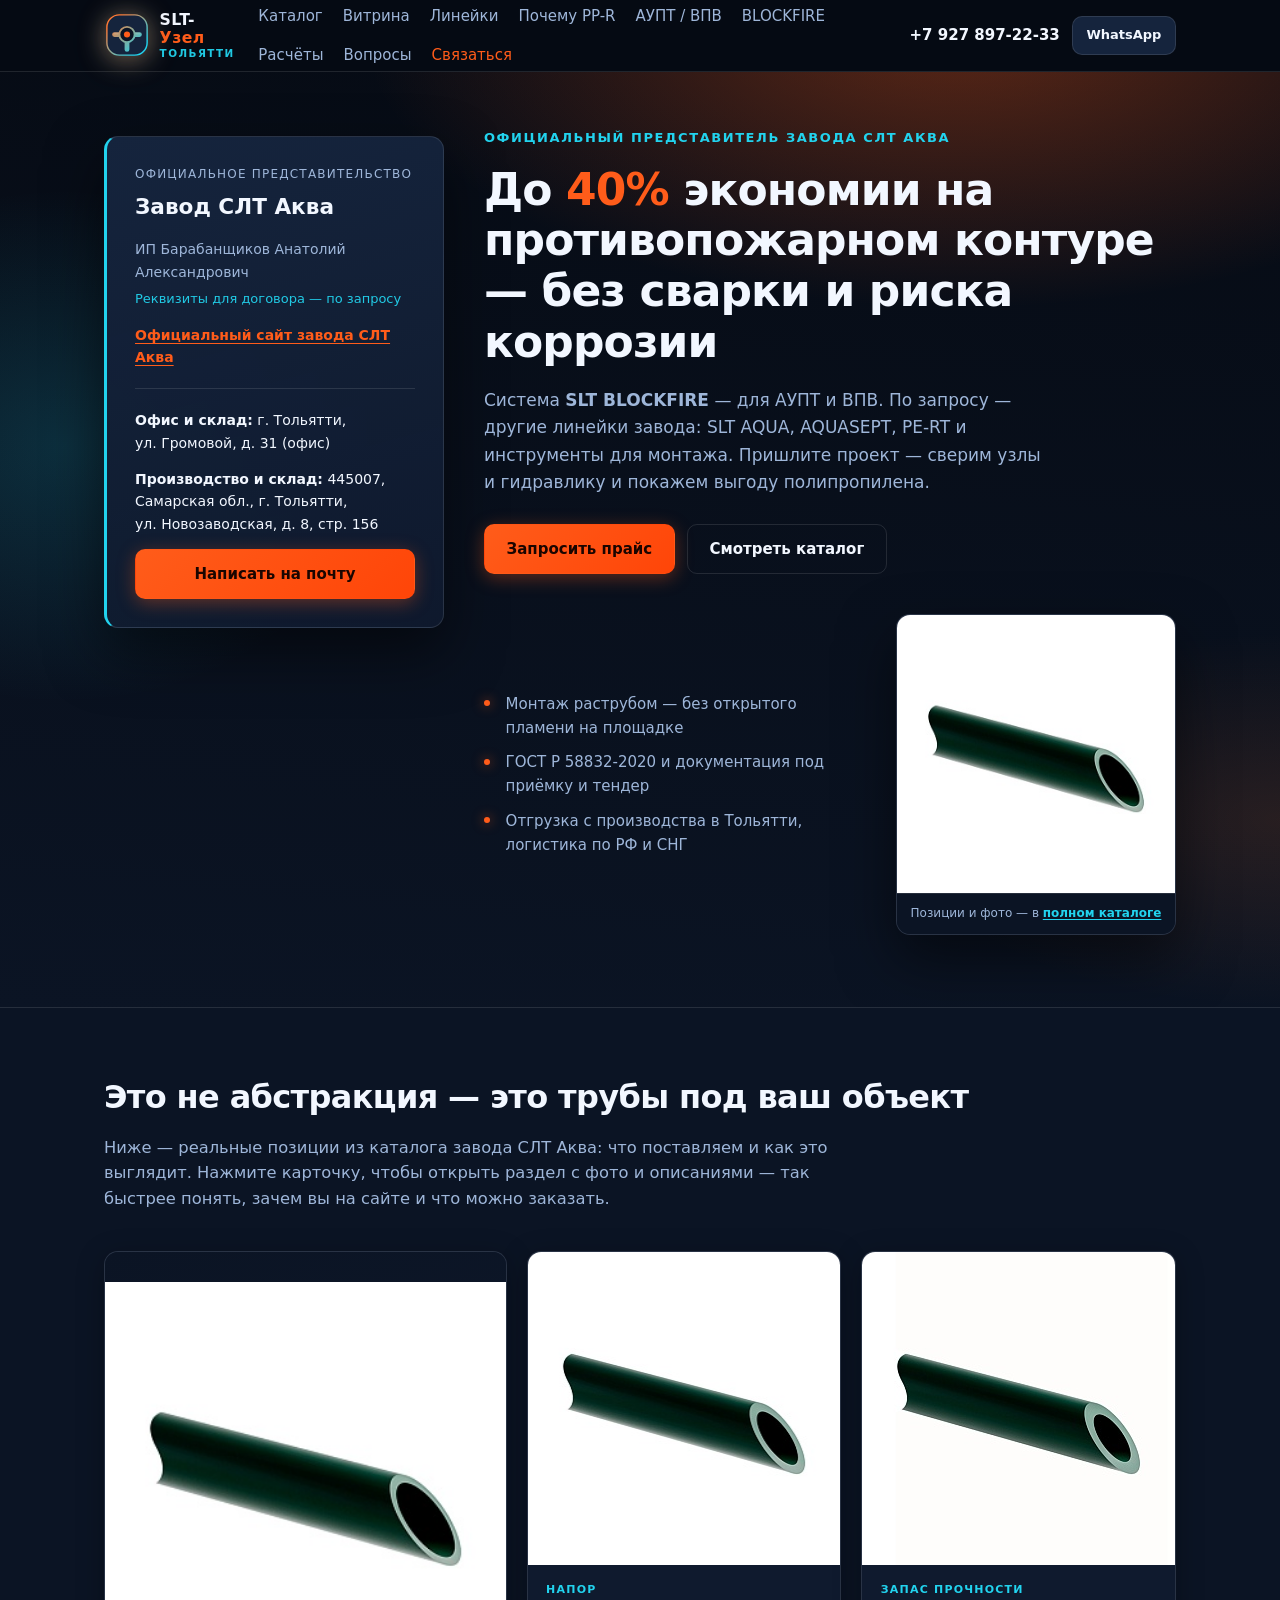
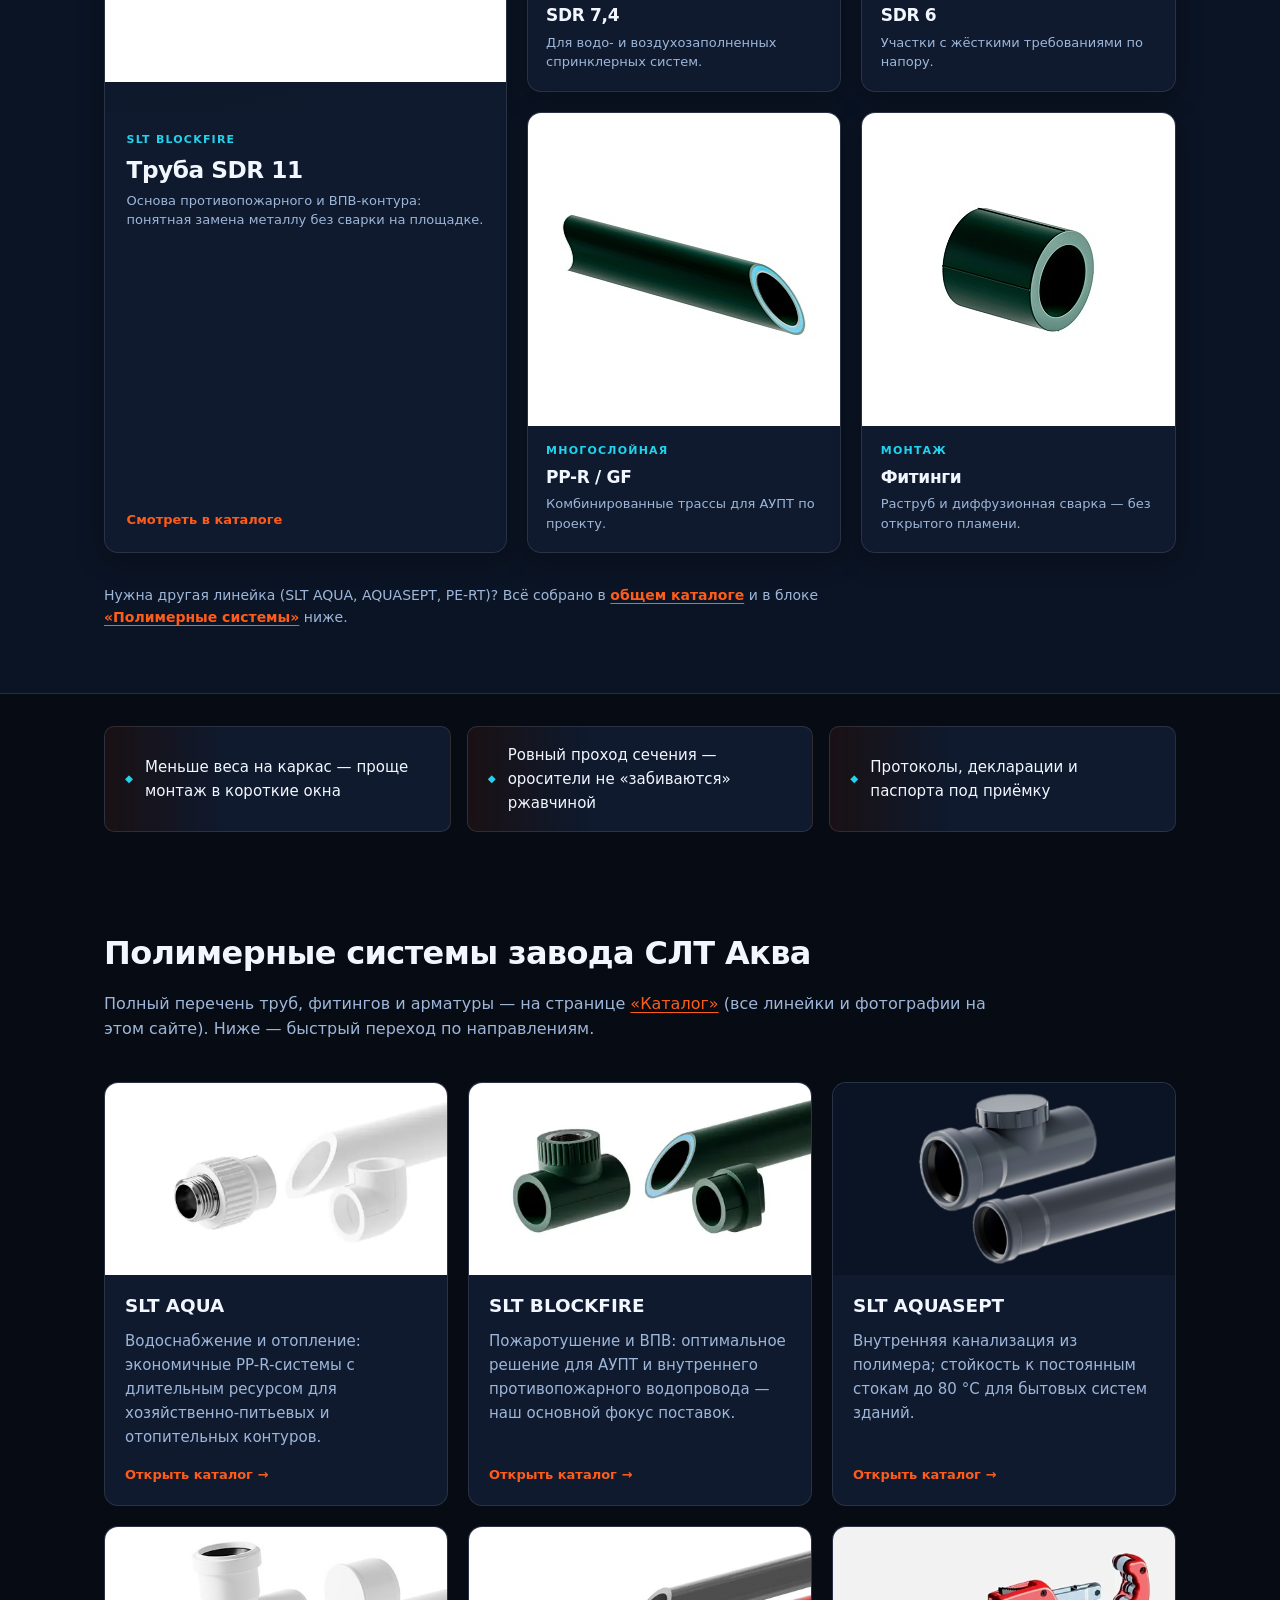
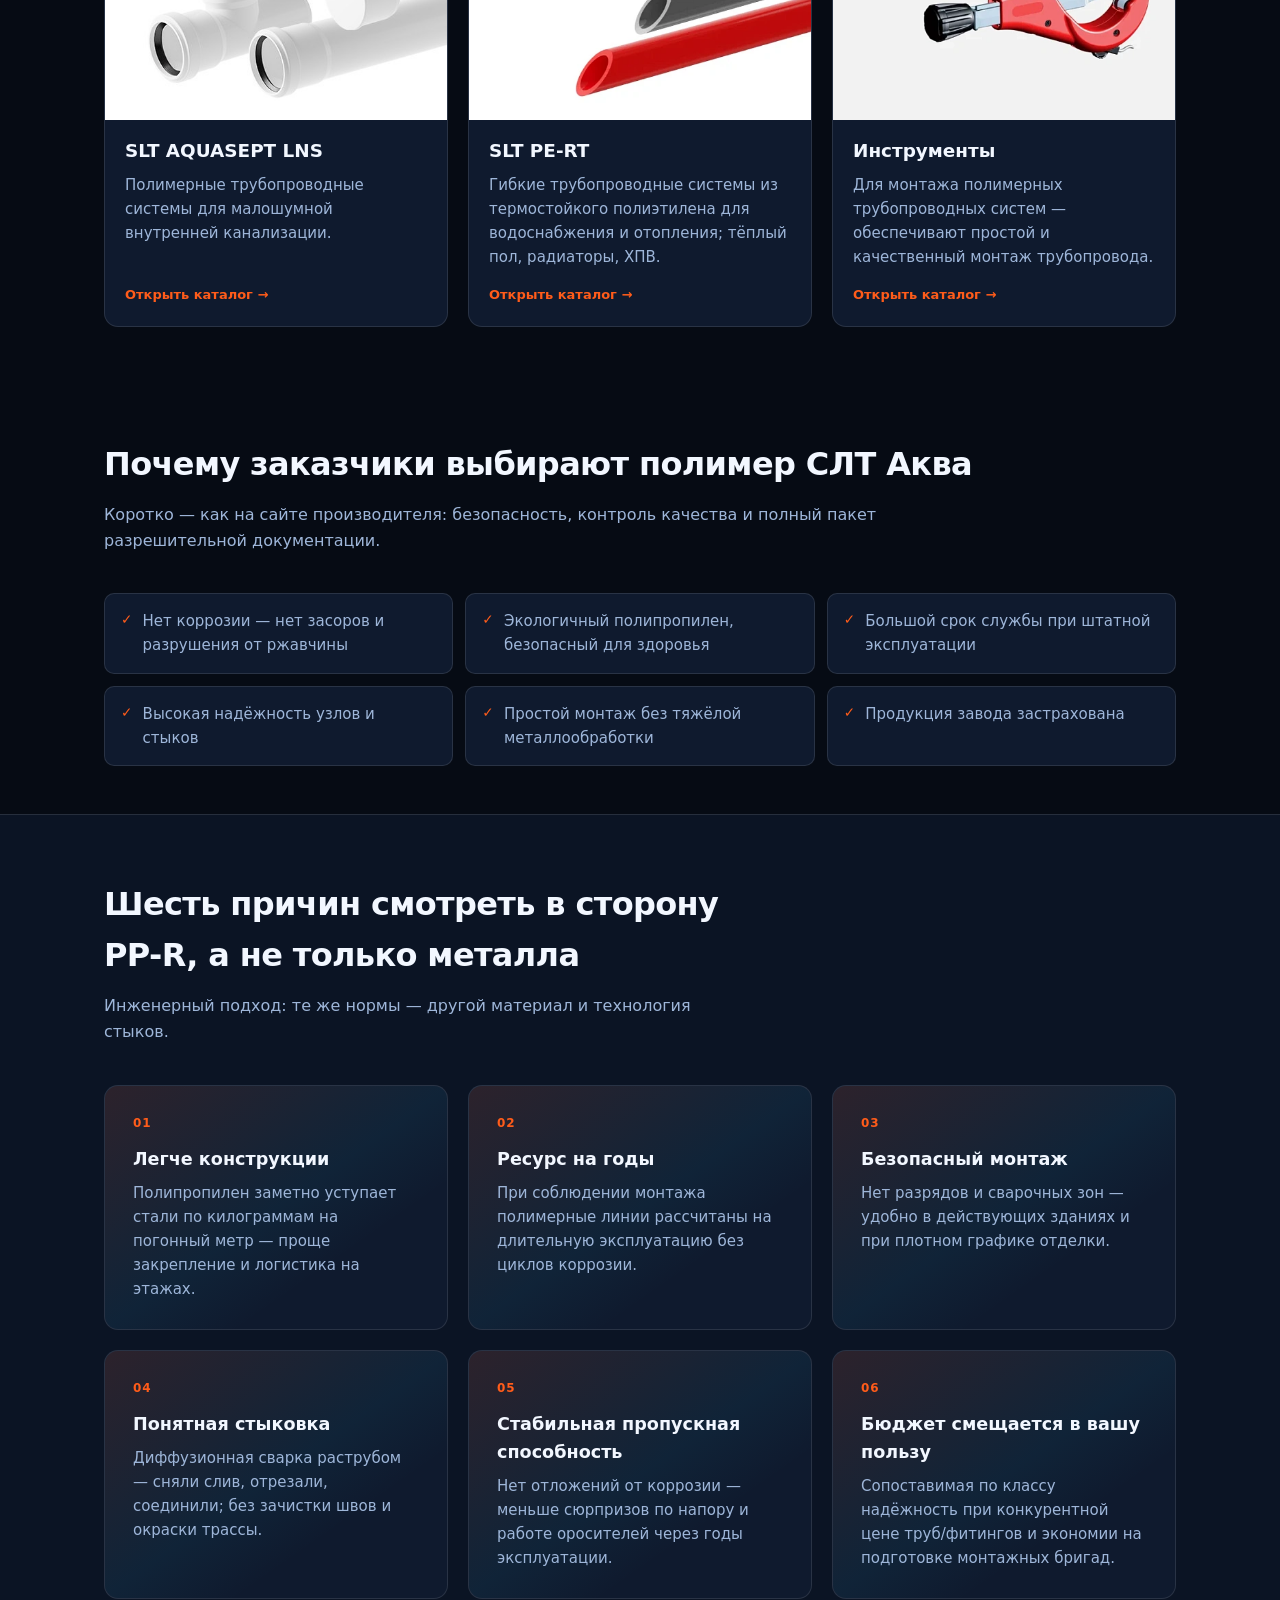
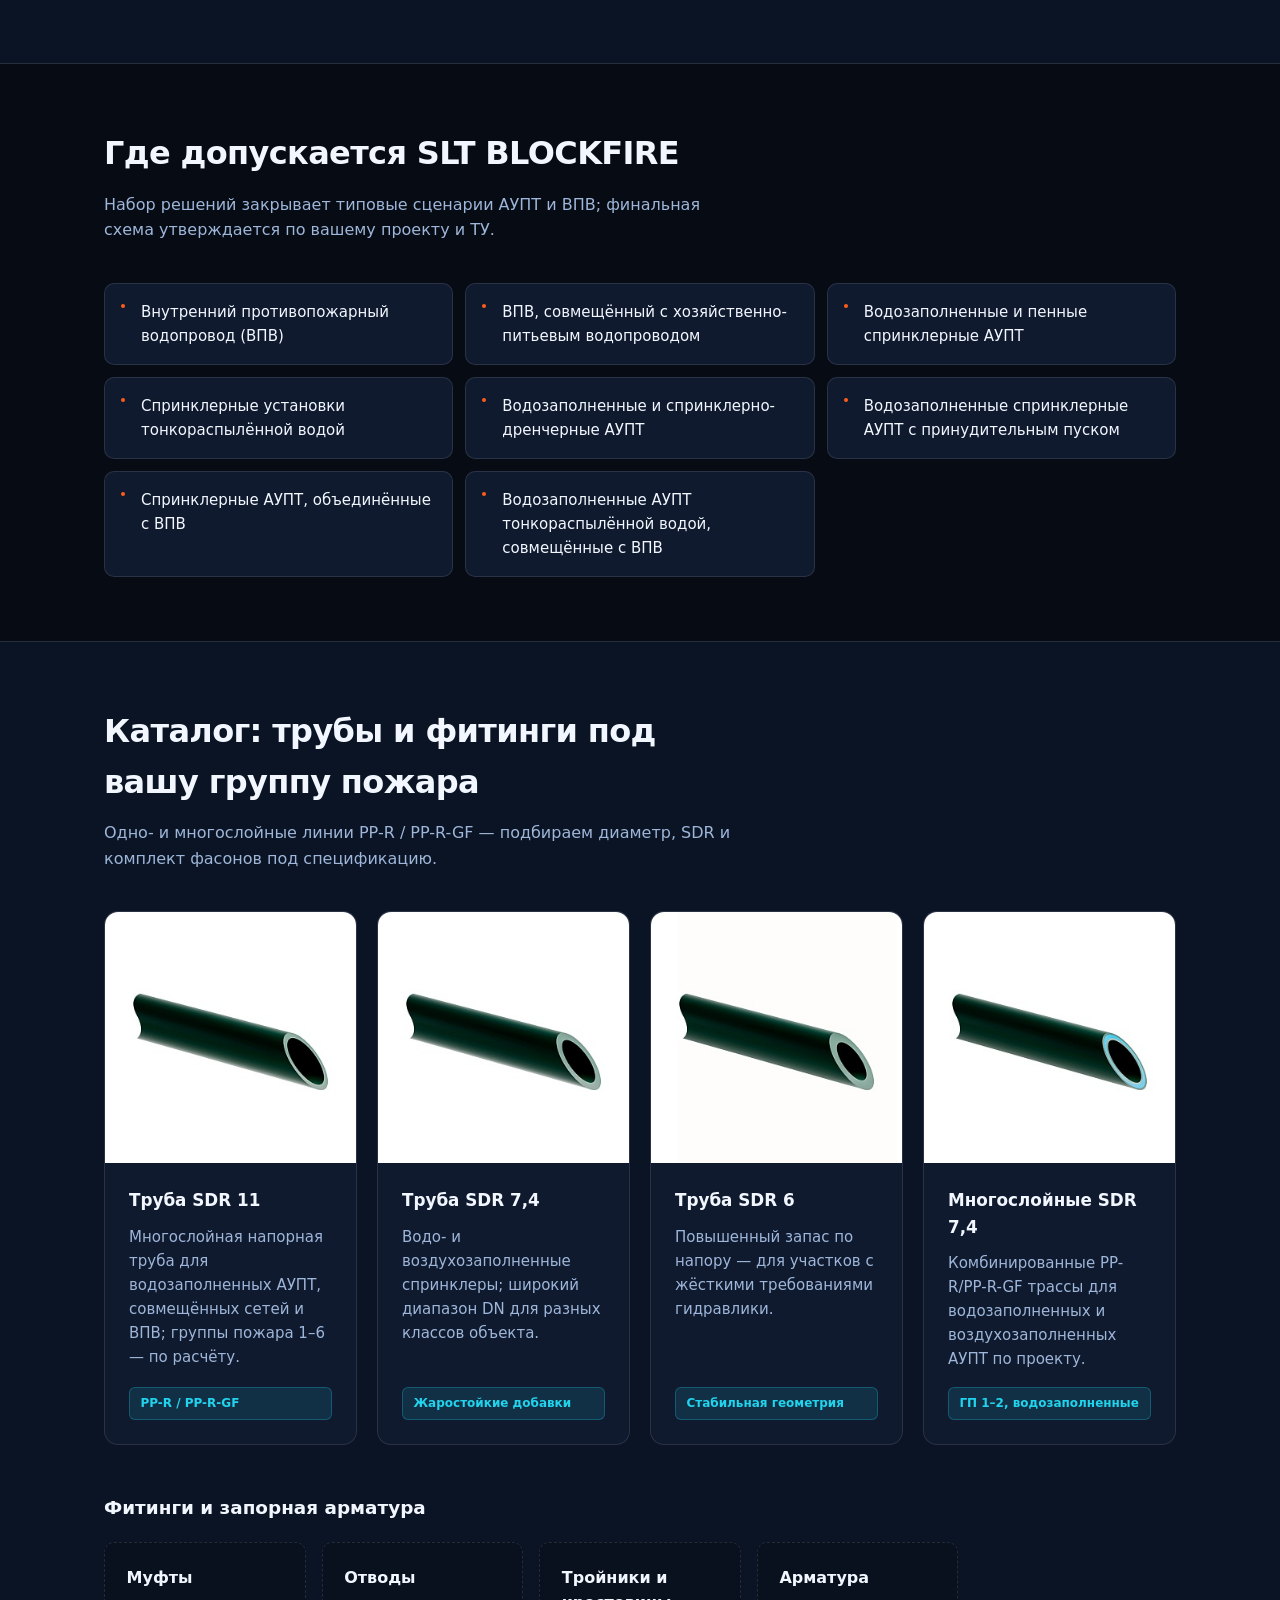
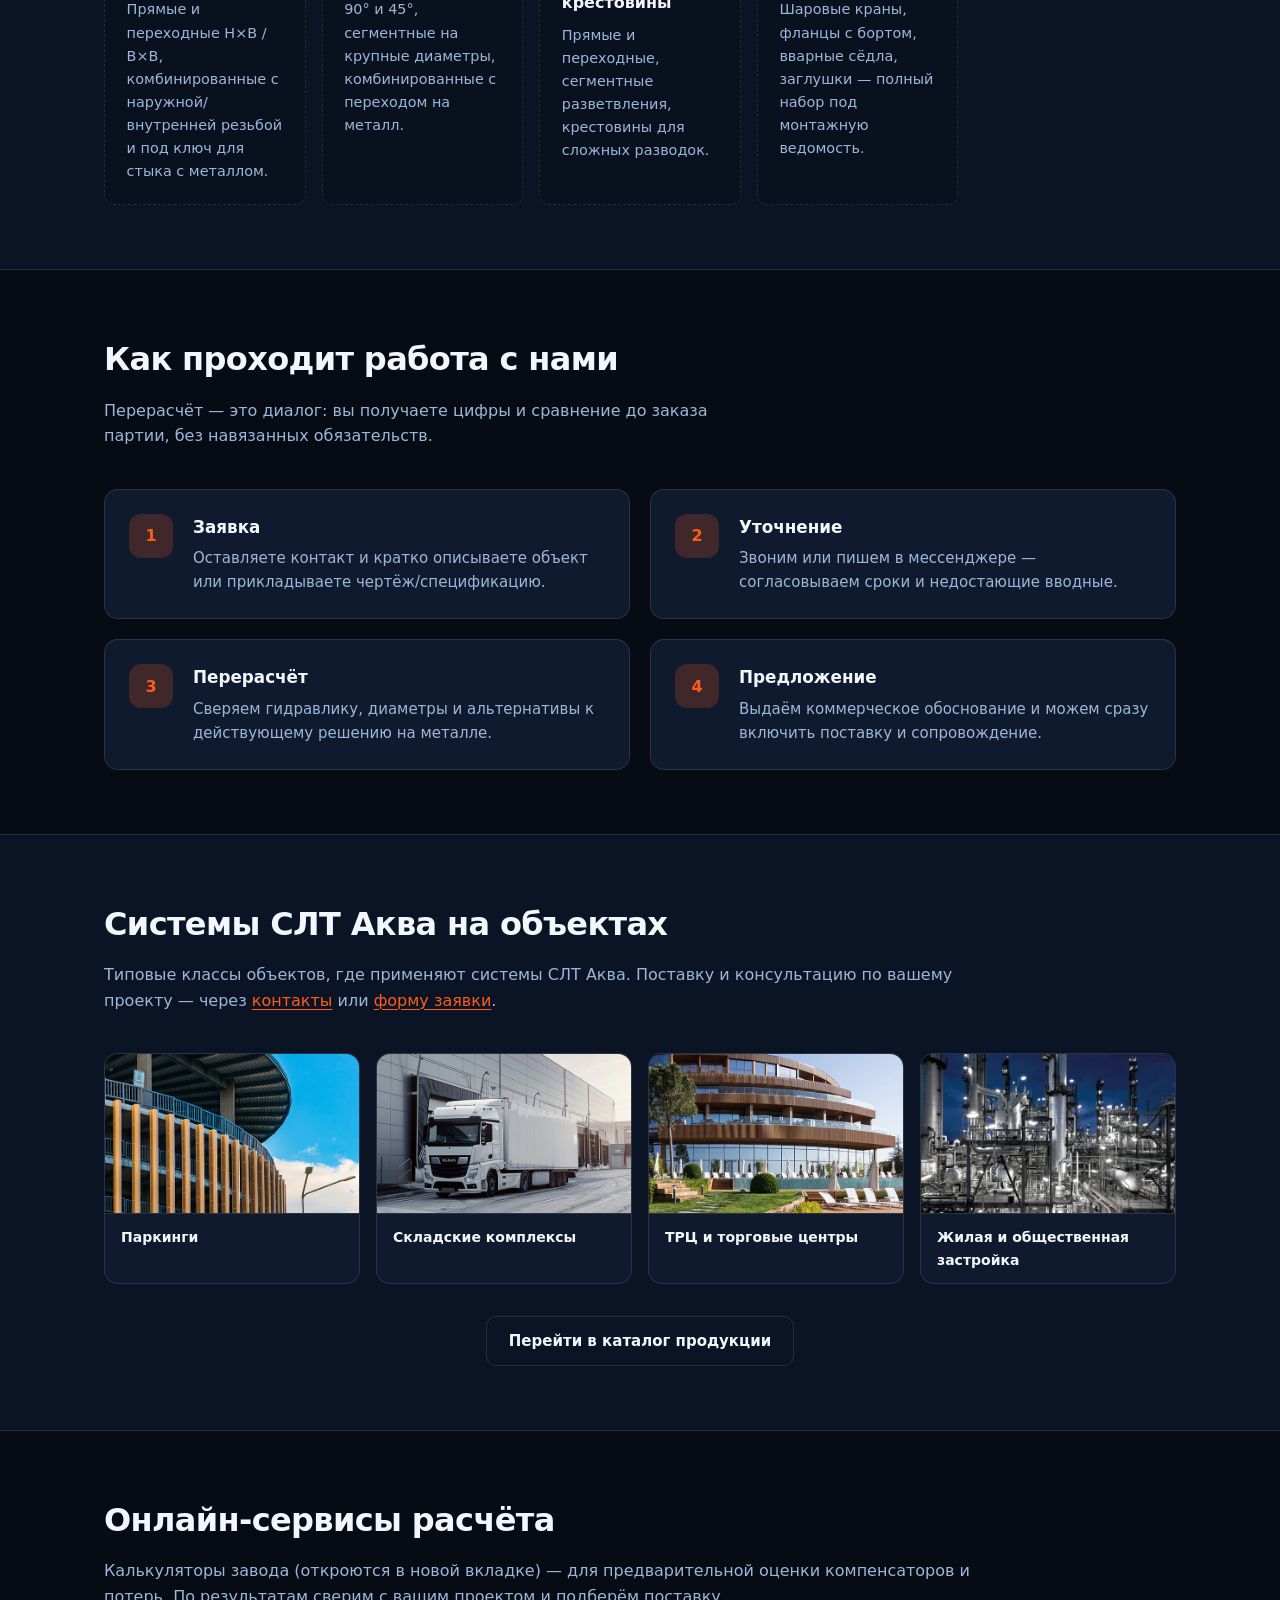
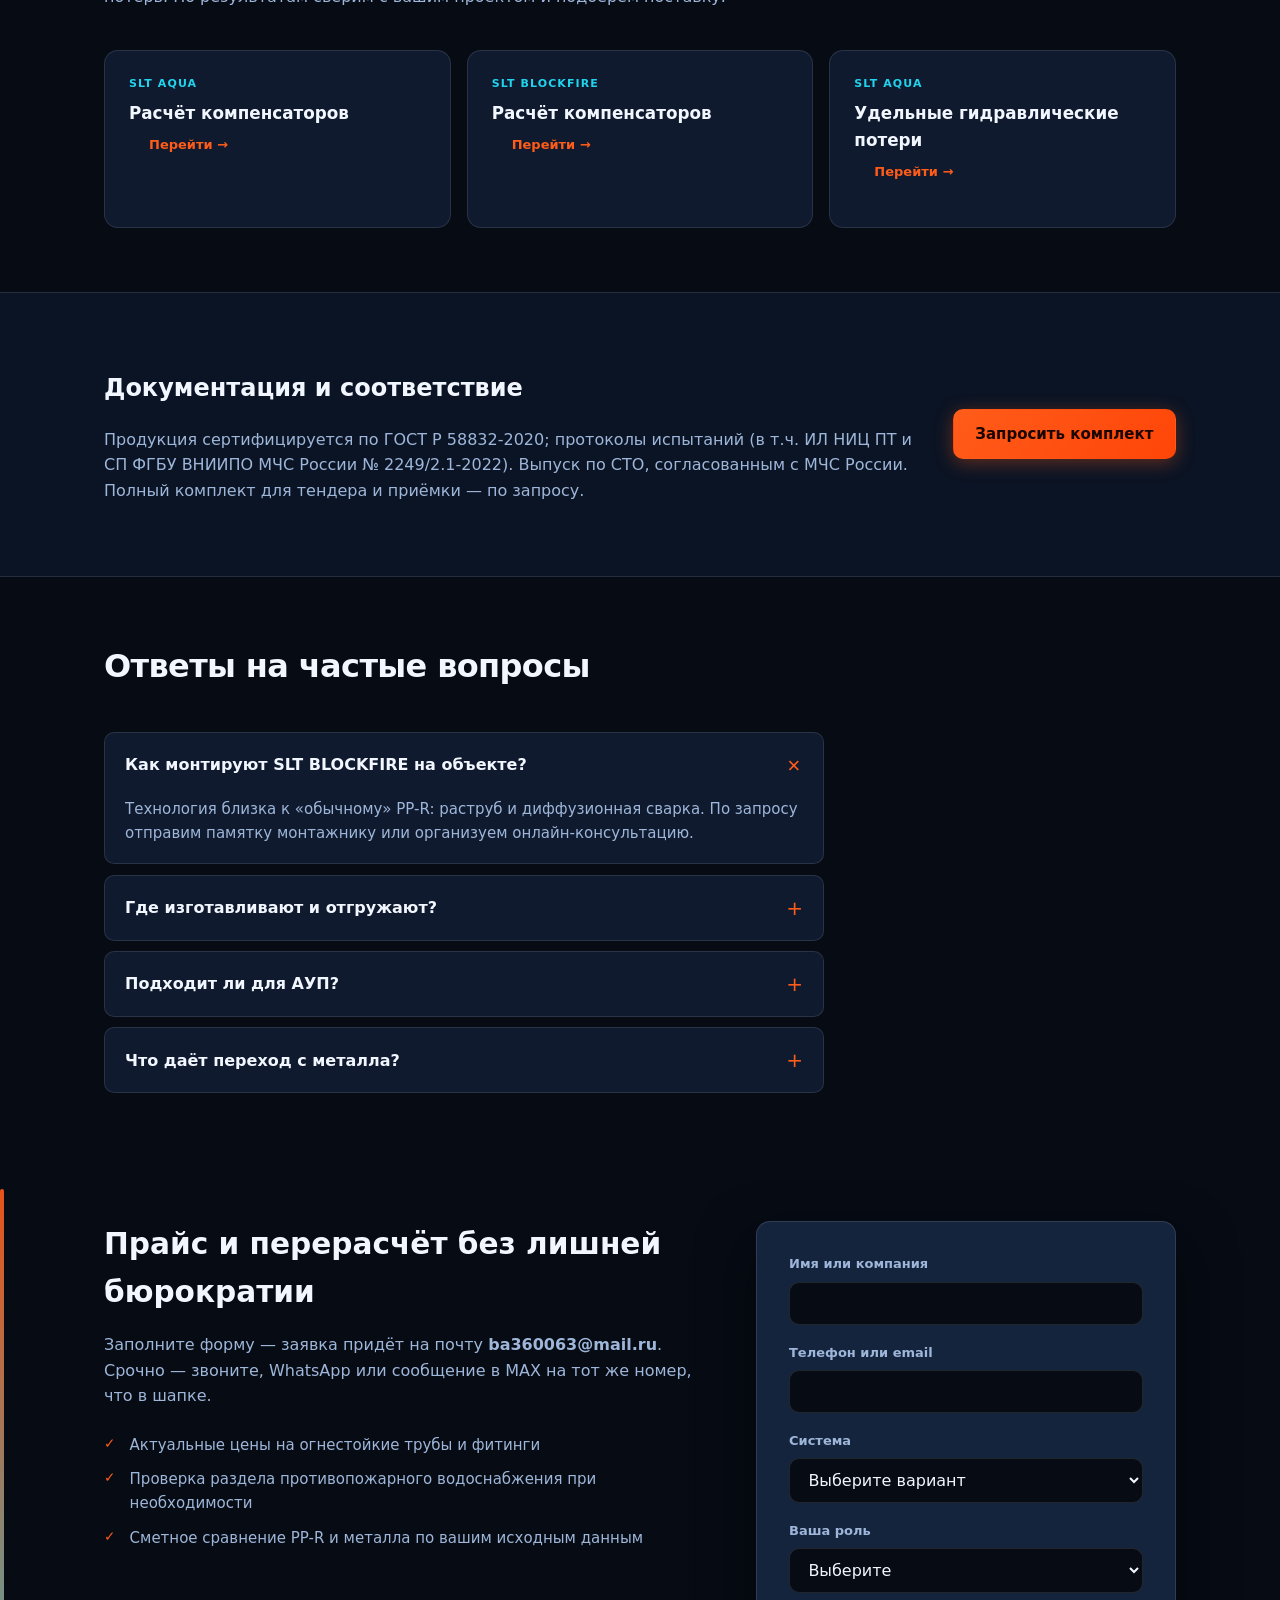
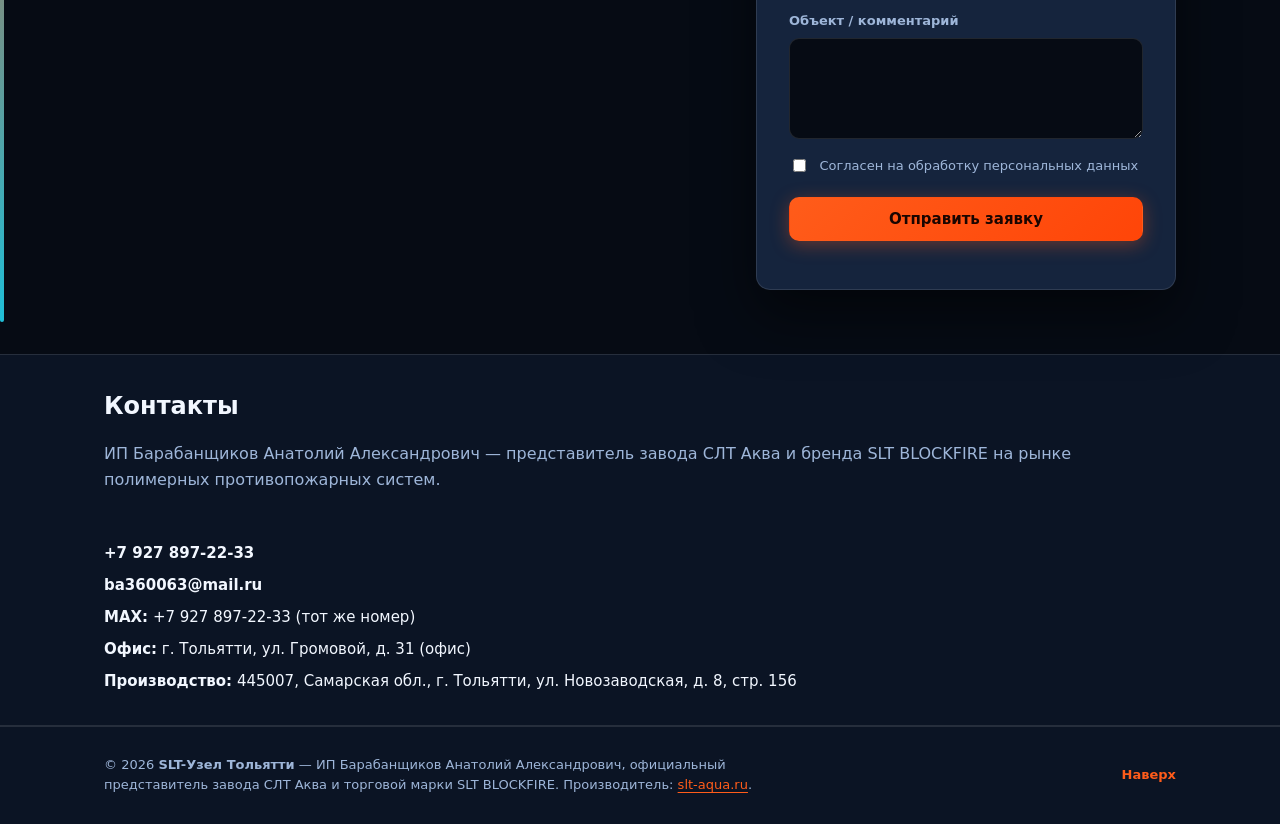
==== index.html @ 6358e18b "Первоначальная выкладка: GitHub Pages, относительные пути к ресурсам Made-with: Cursor" ====
<!DOCTYPE html>
<html lang="ru">
<head>
  <meta charset="UTF-8" />
  <meta name="viewport" content="width=device-width, initial-scale=1, viewport-fit=cover" />
  <meta name="theme-color" content="#060b14" />
  <title>SLT-Узел Тольятти — трубы и фитинги СЛТ Аква, SLT BLOCKFIRE</title>
  <meta name="description" content="SLT-Узел Тольятти: поставка SLT BLOCKFIRE, SLT AQUA, AQUASEPT и других систем завода СЛТ Аква. Каталог, подбор, прайс, АУПТ и ВПВ. ИП Барабанщиков Анатолий Александрович." />
  <link rel="icon" href="favicon.svg" type="image/svg+xml" sizes="any" />
  <link rel="apple-touch-icon" href="favicon.svg" />
  <link rel="manifest" href="site.webmanifest" />
  <link rel="canonical" href="https://slt-uzel-tlt.netlify.app/" />
  <meta property="og:type" content="website" />
  <meta property="og:url" content="https://slt-uzel-tlt.netlify.app/" />
  <meta property="og:site_name" content="SLT-Узел Тольятти" />
  <meta property="og:title" content="SLT-Узел Тольятти — полимерные трубы и фитинги СЛТ Аква" />
  <meta property="og:description" content="Официальный представитель завода СЛТ Аква в Тольятти. BLOCKFIRE, AQUA, AQUASEPT, каталог и заявка на прайс." />
  <link rel="stylesheet" href="styles.css" />
</head>
<body>
  <a class="skip-link" href="#main">К основному содержимому</a>
  <div id="top" class="anchor-page-top" tabindex="-1" aria-hidden="true"></div>

  <header class="site-header">
    <div class="container header-inner">
      <a class="logo" href="#top" aria-label="SLT-Узел Тольятти — на главную">
        <span class="logo-icon" aria-hidden="true">
          <svg class="logo-svg" viewBox="0 0 48 48" xmlns="http://www.w3.org/2000/svg" aria-hidden="true">
            <defs>
              <linearGradient id="logo-grad-pipe" x1="10" y1="10" x2="38" y2="38" gradientUnits="userSpaceOnUse">
                <stop stop-color="#ff7a35" />
                <stop offset="1" stop-color="#22d3ee" />
              </linearGradient>
              <linearGradient id="logo-grad-shine" x1="24" y1="14" x2="24" y2="34" gradientUnits="userSpaceOnUse">
                <stop stop-color="#ffffff" stop-opacity="0.22" />
                <stop offset="1" stop-color="#ffffff" stop-opacity="0" />
              </linearGradient>
            </defs>
            <rect x="3" y="3" width="42" height="42" rx="13" fill="#15243d" stroke="url(#logo-grad-pipe)" stroke-width="1.5" />
            <path
              d="M11 23.5h26M24 23.5v15.5"
              stroke="url(#logo-grad-pipe)"
              stroke-width="5"
              stroke-linecap="round"
              stroke-linejoin="round"
            />
            <path
              d="M11 22.5h26M24 22.5v15.5"
              stroke="url(#logo-grad-shine)"
              stroke-width="2"
              stroke-linecap="round"
              stroke-linejoin="round"
            />
            <circle cx="24" cy="23.5" r="8" fill="#0b1424" stroke="url(#logo-grad-pipe)" stroke-width="2" />
            <circle cx="24" cy="23.5" r="3.2" fill="#ff5c1a" />
          </svg>
        </span>
        <span class="logo-text-stack">
          <span class="logo-text-line1">SLT-<strong>Узел</strong></span>
          <span class="logo-text-line2">Тольятти</span>
        </span>
      </a>
      <button type="button" class="nav-toggle" aria-expanded="false" aria-controls="site-nav" aria-label="Меню">
        <span></span><span></span><span></span>
      </button>
      <nav class="site-nav" id="site-nav" aria-label="Основная навигация">
        <a href="catalog.html">Каталог</a>
        <a href="#showcase">Витрина</a>
        <a href="#lines">Линейки</a>
        <a href="#advantages">Почему PP-R</a>
        <a href="#scope">АУПТ / ВПВ</a>
        <a href="#products">BLOCKFIRE</a>
        <a href="#calculators">Расчёты</a>
        <a href="#faq">Вопросы</a>
        <a href="#contacts" class="nav-cta">Связаться</a>
      </nav>
      <div class="header-contact">
        <a class="tel" href="tel:+79278972233">+7 927 897-22-33</a>
        <a class="btn btn-sm btn-ghost" href="https://wa.me/79278972233" target="_blank" rel="noopener noreferrer">WhatsApp</a>
      </div>
    </div>
  </header>

  <main id="main">
    <section class="hero">
      <div class="hero-bg" aria-hidden="true"></div>
      <div class="container hero-grid">
        <aside class="hero-card" aria-labelledby="hero-card-title">
          <h2 id="hero-card-title" class="visually-hidden">Представительство</h2>
          <div class="hero-card-inner">
            <p class="hero-card-kicker">Официальное представительство</p>
            <p class="hero-card-title">Завод СЛТ Аква</p>
            <p class="muted small">ИП Барабанщиков Анатолий Александрович<br /><span class="small-note">Реквизиты для договора — по запросу</span></p>
            <p class="small hero-factory-link"><a href="https://slt-aqua.ru/" target="_blank" rel="noopener noreferrer">Официальный сайт завода СЛТ Аква</a></p>
            <hr class="divider" />
            <p class="small"><strong>Офис и склад:</strong> г.&nbsp;Тольятти, ул.&nbsp;Громовой, д.&nbsp;31 (офис)</p>
            <p class="small"><strong>Производство и склад:</strong> 445007, Самарская обл., г.&nbsp;Тольятти, ул.&nbsp;Новозаводская, д.&nbsp;8, стр.&nbsp;156</p>
            <a class="btn btn-primary btn-block" href="mailto:ba360063@mail.ru">Написать на почту</a>
          </div>
        </aside>
        <div class="hero-main">
          <div class="hero-copy">
            <p class="eyebrow">Официальный представитель завода СЛТ Аква</p>
            <h1>До <span class="accent">40%</span> экономии на противопожарном контуре<br />— без сварки и риска коррозии</h1>
            <p class="lead">
              Система <strong>SLT BLOCKFIRE</strong> — для АУПТ и ВПВ. По запросу — другие линейки завода: SLT AQUA, AQUASEPT, PE-RT и инструменты для монтажа.
              Пришлите проект — сверим узлы и гидравлику и покажем выгоду полипропилена.
            </p>
            <div class="hero-actions">
              <a class="btn btn-primary" href="#lead">Запросить прайс</a>
              <a class="btn btn-secondary" href="catalog.html#cat-blockfire">Смотреть каталог</a>
            </div>
          </div>
          <div class="hero-bottom">
            <ul class="hero-bullets" role="list">
              <li>Монтаж раструбом — без открытого пламени на площадке</li>
              <li>ГОСТ Р 58832-2020 и документация под приёмку и тендер</li>
              <li>Отгрузка с производства в Тольятти, логистика по РФ и СНГ</li>
            </ul>
            <figure class="hero-figure">
              <img
                src="images/catalog/1_5_Truba_SLT_BLOCKFIRE_PP_R_SDR_11.jpg"
                alt="Полипропиленовая труба SLT BLOCKFIRE SDR 11"
                width="313"
                height="313"
                loading="eager"
                decoding="async"
              />
              <figcaption class="hero-figure-cap">Позиции и фото — в&nbsp;<a href="catalog.html#cat-blockfire">полном каталоге</a></figcaption>
            </figure>
          </div>
        </div>
      </div>
    </section>

    <section class="section section-alt pipe-showcase" id="showcase" aria-labelledby="showcase-title">
      <div class="container">
        <header class="section-head section-head-wide">
          <h2 id="showcase-title">Это не абстракция — это трубы под ваш объект</h2>
          <p class="muted lead-tight">
            Ниже — реальные позиции из каталога завода СЛТ Аква: что поставляем и как это выглядит.
            Нажмите карточку, чтобы открыть раздел с фото и описаниями — так быстрее понять, зачем вы на сайте и что можно заказать.
          </p>
        </header>
        <div class="showcase-grid">
          <a class="showcase-card showcase-card--hero" href="catalog.html#cat-blockfire">
            <div class="showcase-media">
              <img
                src="images/catalog/1_5_Truba_SLT_BLOCKFIRE_PP_R_SDR_11.jpg"
                alt="Труба SLT BLOCKFIRE полипропиленовая SDR 11"
                width="640"
                height="640"
                loading="lazy"
                decoding="async"
              />
            </div>
            <div class="showcase-body">
              <span class="showcase-tag">SLT BLOCKFIRE</span>
              <h3 class="showcase-title-card">Труба SDR&nbsp;11</h3>
              <p class="showcase-desc">Основа противопожарного и ВПВ-контура: понятная замена металлу без сварки на площадке.</p>
              <span class="showcase-cta">Смотреть в каталоге</span>
            </div>
          </a>
          <a class="showcase-card" href="catalog.html#cat-blockfire">
            <div class="showcase-media showcase-media--short">
              <img
                src="images/catalog/1_2_Truba_SLT_BLOCKFIRE_PP_R_SDR_7_4.jpg"
                alt="Труба SLT BLOCKFIRE SDR 7,4"
                width="400"
                height="300"
                loading="lazy"
                decoding="async"
              />
            </div>
            <div class="showcase-body">
              <span class="showcase-tag">Напор</span>
              <h3 class="showcase-title-card">SDR&nbsp;7,4</h3>
              <p class="showcase-desc">Для водо- и воздухозаполненных спринклерных систем.</p>
            </div>
          </a>
          <a class="showcase-card" href="catalog.html#cat-blockfire">
            <div class="showcase-media showcase-media--short">
              <img
                src="images/catalog/1_Truba_SLT_BLOCKFIRE_PP_R_SDR_6.jpg"
                alt="Труба SLT BLOCKFIRE SDR 6"
                width="400"
                height="300"
                loading="lazy"
                decoding="async"
              />
            </div>
            <div class="showcase-body">
              <span class="showcase-tag">Запас прочности</span>
              <h3 class="showcase-title-card">SDR&nbsp;6</h3>
              <p class="showcase-desc">Участки с жёсткими требованиями по напору.</p>
            </div>
          </a>
          <a class="showcase-card" href="catalog.html#cat-blockfire">
            <div class="showcase-media showcase-media--short">
              <img
                src="images/catalog/2_Truba_SLT_BLOCKFIRE_PP_RPP_R_GFPP_R_SDR_7_4.jpg"
                alt="Многослойная труба SLT BLOCKFIRE PP-R/PP-R-GF"
                width="400"
                height="300"
                loading="lazy"
                decoding="async"
              />
            </div>
            <div class="showcase-body">
              <span class="showcase-tag">Многослойная</span>
              <h3 class="showcase-title-card">PP-R / GF</h3>
              <p class="showcase-desc">Комбинированные трассы для АУПТ по проекту.</p>
            </div>
          </a>
          <a class="showcase-card" href="catalog.html#cat-blockfire">
            <div class="showcase-media showcase-media--short">
              <img
                src="images/catalog/6_MUFTA_SLT_AQUA_PP_R_1.jpg"
                alt="Муфта полипропиленовая для бессварочного монтажа"
                width="400"
                height="300"
                loading="lazy"
                decoding="async"
              />
            </div>
            <div class="showcase-body">
              <span class="showcase-tag">Монтаж</span>
              <h3 class="showcase-title-card">Фитинги</h3>
              <p class="showcase-desc">Раструб и диффузионная сварка — без открытого пламени.</p>
            </div>
          </a>
        </div>
        <p class="showcase-foot muted">
          Нужна другая линейка (SLT AQUA, AQUASEPT, PE-RT)? Всё собрано в&nbsp;<a href="catalog.html">общем каталоге</a> и в блоке <a href="#lines">«Полимерные системы»</a> ниже.
        </p>
      </div>
    </section>

    <section class="section section-tight trust" aria-label="Кратко о качестве">
      <div class="container trust-row">
        <div class="trust-item">
          <span class="trust-icon" aria-hidden="true">◆</span>
          <span>Меньше веса на каркас — проще монтаж в короткие окна</span>
        </div>
        <div class="trust-item">
          <span class="trust-icon" aria-hidden="true">◆</span>
          <span>Ровный проход сечения — оросители не «забиваются» ржавчиной</span>
        </div>
        <div class="trust-item">
          <span class="trust-icon" aria-hidden="true">◆</span>
          <span>Протоколы, декларации и паспорта под приёмку</span>
        </div>
      </div>
    </section>

    <section class="section" id="lines" aria-labelledby="lines-title">
      <div class="container">
        <header class="section-head section-head-wide">
          <h2 id="lines-title">Полимерные системы завода СЛТ Аква</h2>
          <p class="muted">
            Полный перечень труб, фитингов и арматуры — на странице <a href="catalog.html">«Каталог»</a> (все линейки и фотографии на этом сайте).
            Ниже — быстрый переход по направлениям.
          </p>
        </header>
        <div class="brand-lines-grid" role="list">
          <article class="brand-line-card" role="listitem">
            <a class="brand-line-link" href="catalog.html#cat-slt-aqua">
              <div class="brand-line-media">
                <img src="images/home/product_1.webp" alt="SLT AQUA" width="500" height="281" loading="lazy" decoding="async" />
              </div>
              <h3>SLT AQUA</h3>
              <p>Водоснабжение и отопление: экономичные PP-R-системы с длительным ресурсом для хозяйственно-питьевых и отопительных контуров.</p>
              <span class="link-out">Открыть каталог →</span>
            </a>
          </article>
          <article class="brand-line-card" role="listitem">
            <a class="brand-line-link" href="catalog.html#cat-blockfire">
              <div class="brand-line-media">
                <img src="images/home/product_2.webp" alt="SLT BLOCKFIRE" width="500" height="281" loading="lazy" decoding="async" />
              </div>
              <h3>SLT BLOCKFIRE</h3>
              <p>Пожаротушение и ВПВ: оптимальное решение для АУПТ и внутреннего противопожарного водопровода — наш основной фокус поставок.</p>
              <span class="link-out">Открыть каталог →</span>
            </a>
          </article>
          <article class="brand-line-card" role="listitem">
            <a class="brand-line-link" href="catalog.html#cat-slt-aquasept">
              <div class="brand-line-media">
                <img src="images/home/aquasept_tile.png" alt="SLT AQUASEPT" width="500" height="281" loading="lazy" decoding="async" />
              </div>
              <h3>SLT AQUASEPT</h3>
              <p>Внутренняя канализация из полимера; стойкость к постоянным стокам до 80&nbsp;°C для бытовых систем зданий.</p>
              <span class="link-out">Открыть каталог →</span>
            </a>
          </article>
          <article class="brand-line-card" role="listitem">
            <a class="brand-line-link" href="catalog.html#catalog-slt-aquasept-lns-fitingi-lns">
              <div class="brand-line-media">
                <img src="images/home/home_aquasept_lns.jpg" alt="SLT AQUASEPT LNS — малошумная канализация" width="500" height="281" loading="lazy" decoding="async" />
              </div>
              <h3>SLT AQUASEPT LNS</h3>
              <p>Полимерные трубопроводные системы для малошумной внутренней канализации.</p>
              <span class="link-out">Открыть каталог →</span>
            </a>
          </article>
          <article class="brand-line-card" role="listitem">
            <a class="brand-line-link" href="catalog.html#cat-slt-pe-rt">
              <div class="brand-line-media">
                <img src="images/home/home_pe_rt.webp" alt="SLT PE-RT — гибкие трубы" width="500" height="281" loading="lazy" decoding="async" />
              </div>
              <h3>SLT PE-RT</h3>
              <p>Гибкие трубопроводные системы из термостойкого полиэтилена для водоснабжения и отопления; тёплый пол, радиаторы, ХПВ.</p>
              <span class="link-out">Открыть каталог →</span>
            </a>
          </article>
          <article class="brand-line-card" role="listitem">
            <a class="brand-line-link" href="catalog.html#cat-instrumenty">
              <div class="brand-line-media">
                <img src="images/home/home_instrumenty_tile.webp" alt="Инструменты для монтажа полимерных трубопроводов" width="500" height="281" loading="lazy" decoding="async" />
              </div>
              <h3>Инструменты</h3>
              <p>Для монтажа полимерных трубопроводных систем — обеспечивают простой и качественный монтаж трубопровода.</p>
              <span class="link-out">Открыть каталог →</span>
            </a>
          </article>
        </div>
      </div>
    </section>

    <section class="section section-compact" aria-labelledby="mfg-title">
      <div class="container">
        <header class="section-head section-head-wide">
          <h2 id="mfg-title">Почему заказчики выбирают полимер СЛТ Аква</h2>
          <p class="muted">Коротко — как на сайте производителя: безопасность, контроль качества и полный пакет разрешительной документации.</p>
        </header>
        <ul class="mfg-values" role="list">
          <li>Нет коррозии — нет засоров и разрушения от ржавчины</li>
          <li>Экологичный полипропилен, безопасный для здоровья</li>
          <li>Большой срок службы при штатной эксплуатации</li>
          <li>Высокая надёжность узлов и стыков</li>
          <li>Простой монтаж без тяжёлой металлообработки</li>
          <li>Продукция завода застрахована</li>
        </ul>
      </div>
    </section>

    <section class="section section-alt" id="advantages">
      <div class="container">
        <header class="section-head">
          <h2>Шесть причин смотреть в сторону PP-R, а не только металла</h2>
          <p class="muted">Инженерный подход: те же нормы — другой материал и технология стыков.</p>
        </header>
        <div class="adv-grid">
          <article class="adv-card">
            <span class="adv-num">01</span>
            <h3>Легче конструкции</h3>
            <p>Полипропилен заметно уступает стали по килограммам на погонный метр — проще закрепление и логистика на этажах.</p>
          </article>
          <article class="adv-card">
            <span class="adv-num">02</span>
            <h3>Ресурс на годы</h3>
            <p>При соблюдении монтажа полимерные линии рассчитаны на длительную эксплуатацию без циклов коррозии.</p>
          </article>
          <article class="adv-card">
            <span class="adv-num">03</span>
            <h3>Безопасный монтаж</h3>
            <p>Нет разрядов и сварочных зон — удобно в действующих зданиях и при плотном графике отделки.</p>
          </article>
          <article class="adv-card">
            <span class="adv-num">04</span>
            <h3>Понятная стыковка</h3>
            <p>Диффузионная сварка раструбом — сняли слив, отрезали, соединили; без зачистки швов и окраски трассы.</p>
          </article>
          <article class="adv-card">
            <span class="adv-num">05</span>
            <h3>Стабильная пропускная способность</h3>
            <p>Нет отложений от коррозии — меньше сюрпризов по напору и работе оросителей через годы эксплуатации.</p>
          </article>
          <article class="adv-card">
            <span class="adv-num">06</span>
            <h3>Бюджет смещается в вашу пользу</h3>
            <p>Сопоставимая по классу надёжность при конкурентной цене труб/фитингов и экономии на подготовке монтажных бригад.</p>
          </article>
        </div>
      </div>
    </section>

    <section class="section" id="scope">
      <div class="container">
        <header class="section-head">
          <h2>Где допускается SLT BLOCKFIRE</h2>
          <p class="muted">Набор решений закрывает типовые сценарии АУПТ и ВПВ; финальная схема утверждается по вашему проекту и ТУ.</p>
        </header>
        <ul class="scope-grid" role="list">
          <li>Внутренний противопожарный водопровод (ВПВ)</li>
          <li>ВПВ, совмещённый с хозяйственно-питьевым водопроводом</li>
          <li>Водозаполненные и пенные спринклерные АУПТ</li>
          <li>Спринклерные установки тонкораспылённой водой</li>
          <li>Водозаполненные и спринклерно-дренчерные АУПТ</li>
          <li>Водозаполненные спринклерные АУПТ с принудительным пуском</li>
          <li>Спринклерные АУПТ, объединённые с ВПВ</li>
          <li>Водозаполненные АУПТ тонкораспылённой водой, совмещённые с ВПВ</li>
        </ul>
      </div>
    </section>

    <section class="section section-alt" id="products">
      <div class="container">
        <header class="section-head">
          <h2>Каталог: трубы и фитинги под вашу группу пожара</h2>
          <p class="muted">Одно- и многослойные линии PP-R / PP-R-GF — подбираем диаметр, SDR и комплект фасонов под спецификацию.</p>
        </header>
        <div class="product-cards">
          <article class="product-card">
            <div class="product-card-media">
              <img
                src="images/catalog/1_5_Truba_SLT_BLOCKFIRE_PP_R_SDR_11.jpg"
                alt="Труба SLT BLOCKFIRE SDR 11"
                width="313"
                height="313"
                loading="lazy"
                decoding="async"
              />
            </div>
            <div class="product-card-body">
              <h3>Труба SDR 11</h3>
              <p>Многослойная напорная труба для водозаполненных АУПТ, совмещённых сетей и ВПВ; группы пожара 1–6 — по расчёту.</p>
              <span class="tag">PP-R / PP-R-GF</span>
            </div>
          </article>
          <article class="product-card">
            <div class="product-card-media">
              <img
                src="images/catalog/1_2_Truba_SLT_BLOCKFIRE_PP_R_SDR_7_4.jpg"
                alt="Труба SLT BLOCKFIRE SDR 7,4"
                width="313"
                height="313"
                loading="lazy"
                decoding="async"
              />
            </div>
            <div class="product-card-body">
              <h3>Труба SDR 7,4</h3>
              <p>Водо- и воздухозаполненные спринклеры; широкий диапазон DN для разных классов объекта.</p>
              <span class="tag">Жаростойкие добавки</span>
            </div>
          </article>
          <article class="product-card">
            <div class="product-card-media">
              <img
                src="images/catalog/1_Truba_SLT_BLOCKFIRE_PP_R_SDR_6.jpg"
                alt="Труба SLT BLOCKFIRE SDR 6"
                width="313"
                height="313"
                loading="lazy"
                decoding="async"
              />
            </div>
            <div class="product-card-body">
              <h3>Труба SDR 6</h3>
              <p>Повышенный запас по напору — для участков с жёсткими требованиями гидравлики.</p>
              <span class="tag">Стабильная геометрия</span>
            </div>
          </article>
          <article class="product-card">
            <div class="product-card-media">
              <img
                src="images/catalog/2_Truba_SLT_BLOCKFIRE_PP_RPP_R_GFPP_R_SDR_7_4.jpg"
                alt="Многослойная труба SLT BLOCKFIRE"
                width="313"
                height="313"
                loading="lazy"
                decoding="async"
              />
            </div>
            <div class="product-card-body">
              <h3>Многослойные SDR 7,4</h3>
              <p>Комбинированные PP-R/PP-R-GF трассы для водозаполненных и воздухозаполненных АУПТ по проекту.</p>
              <span class="tag">ГП 1–2, водозаполненные</span>
            </div>
          </article>
        </div>

        <h3 class="subsection-title">Фитинги и запорная арматура</h3>
        <div class="fittings-grid">
          <div class="fitting-block">
            <h4>Муфты</h4>
            <p>Прямые и переходные Н×В / В×В, комбинированные с наружной/внутренней резьбой и под ключ для стыка с металлом.</p>
          </div>
          <div class="fitting-block">
            <h4>Отводы</h4>
            <p>90° и 45°, сегментные на крупные диаметры, комбинированные с переходом на металл.</p>
          </div>
          <div class="fitting-block">
            <h4>Тройники и крестовины</h4>
            <p>Прямые и переходные, сегментные разветвления, крестовины для сложных разводок.</p>
          </div>
          <div class="fitting-block">
            <h4>Арматура</h4>
            <p>Шаровые краны, фланцы с бортом, вварные сёдла, заглушки — полный набор под монтажную ведомость.</p>
          </div>
        </div>
      </div>
    </section>

    <section class="section" id="process">
      <div class="container">
        <header class="section-head">
          <h2>Как проходит работа с нами</h2>
          <p class="muted">Перерасчёт — это диалог: вы получаете цифры и сравнение до заказа партии, без навязанных обязательств.</p>
        </header>
        <ol class="process-steps">
          <li>
            <span class="step-index">1</span>
            <div>
              <h3>Заявка</h3>
              <p>Оставляете контакт и кратко описываете объект или прикладываете чертёж/спецификацию.</p>
            </div>
          </li>
          <li>
            <span class="step-index">2</span>
            <div>
              <h3>Уточнение</h3>
              <p>Звоним или пишем в мессенджере — согласовываем сроки и недостающие вводные.</p>
            </div>
          </li>
          <li>
            <span class="step-index">3</span>
            <div>
              <h3>Перерасчёт</h3>
              <p>Сверяем гидравлику, диаметры и альтернативы к действующему решению на металле.</p>
            </div>
          </li>
          <li>
            <span class="step-index">4</span>
            <div>
              <h3>Предложение</h3>
              <p>Выдаём коммерческое обоснование и можем сразу включить поставку и сопровождение.</p>
            </div>
          </li>
        </ol>
      </div>
    </section>

    <section class="section section-alt" id="objects" aria-labelledby="objects-title">
      <div class="container">
        <header class="section-head section-head-wide">
          <h2 id="objects-title">Системы СЛТ Аква на объектах</h2>
          <p class="muted">
            Типовые классы объектов, где применяют системы СЛТ Аква. Поставку и консультацию по вашему проекту — через <a href="#contacts">контакты</a> или <a href="#lead">форму заявки</a>.
          </p>
        </header>
        <div class="objects-grid" role="list">
          <figure class="object-card" role="listitem">
            <img src="images/home/obj_parking.jpg" alt="Паркинги — пример объекта" width="587" height="368" loading="lazy" decoding="async" />
            <figcaption>Паркинги</figcaption>
          </figure>
          <figure class="object-card" role="listitem">
            <img src="images/home/obj_sklad.jpg" alt="Складские комплексы" width="587" height="368" loading="lazy" decoding="async" />
            <figcaption>Складские комплексы</figcaption>
          </figure>
          <figure class="object-card" role="listitem">
            <img src="images/home/obj_trc.jpg" alt="Торговые центры" width="587" height="368" loading="lazy" decoding="async" />
            <figcaption>ТРЦ и торговые центры</figcaption>
          </figure>
          <figure class="object-card" role="listitem">
            <img src="images/home/obj_zhk.jpg" alt="Объекты СЛТ Аква" width="806" height="453" loading="lazy" decoding="async" />
            <figcaption>Жилая и общественная застройка</figcaption>
          </figure>
        </div>
        <p class="section-cta-center">
          <a class="btn btn-secondary" href="catalog.html">Перейти в каталог продукции</a>
        </p>
      </div>
    </section>

    <section class="section" id="calculators" aria-labelledby="calc-title">
      <div class="container">
        <header class="section-head section-head-wide">
          <h2 id="calc-title">Онлайн-сервисы расчёта</h2>
          <p class="muted">Калькуляторы завода (откроются в новой вкладке) — для предварительной оценки компенсаторов и потерь. По результатам сверим с вашим проектом и подберём поставку.</p>
        </header>
        <div class="calc-grid" role="list">
          <a class="calc-card" href="https://slt-aqua.ru/calculator-1/" target="_blank" rel="noopener noreferrer" role="listitem">
            <span class="calc-card-kicker">SLT AQUA</span>
            <strong>Расчёт компенсаторов</strong>
            <span class="link-out">Перейти →</span>
          </a>
          <a class="calc-card" href="https://slt-aqua.ru/calculator-6/" target="_blank" rel="noopener noreferrer" role="listitem">
            <span class="calc-card-kicker">SLT BLOCKFIRE</span>
            <strong>Расчёт компенсаторов</strong>
            <span class="link-out">Перейти →</span>
          </a>
          <a class="calc-card" href="https://slt-aqua.ru/calculator-5/" target="_blank" rel="noopener noreferrer" role="listitem">
            <span class="calc-card-kicker">SLT AQUA</span>
            <strong>Удельные гидравлические потери</strong>
            <span class="link-out">Перейти →</span>
          </a>
        </div>
      </div>
    </section>

    <section class="section docs-teaser section-alt" aria-labelledby="docs-title">
      <div class="container docs-inner">
        <div>
          <h2 id="docs-title">Документация и соответствие</h2>
          <p class="muted">
            Продукция сертифицируется по ГОСТ Р 58832-2020; протоколы испытаний (в т.ч. ИЛ НИЦ ПТ и СП ФГБУ ВНИИПО МЧС России № 2249/2.1-2022).
            Выпуск по СТО, согласованным с МЧС России. Полный комплект для тендера и приёмки — по запросу.
          </p>
        </div>
        <div class="docs-cta">
          <a class="btn btn-primary" href="#lead">Запросить комплект</a>
        </div>
      </div>
    </section>

    <section class="section" id="faq">
      <div class="container">
        <header class="section-head">
          <h2>Ответы на частые вопросы</h2>
        </header>
        <div class="faq" data-faq>
          <details class="faq-item" open>
            <summary>Как монтируют SLT BLOCKFIRE на объекте?</summary>
            <p>Технология близка к «обычному» PP-R: раструб и диффузионная сварка. По запросу отправим памятку монтажнику или организуем онлайн-консультацию.</p>
          </details>
          <details class="faq-item">
            <summary>Где изготавливают и отгружают?</summary>
            <p>Производство и центральный склад — Тольятти (Самарская область); линии экструзии Krauss Maffei и Haitian.</p>
          </details>
          <details class="faq-item">
            <summary>Подходит ли для АУП?</summary>
            <p>Да, в том числе для спринклерных и дренчерных установок в рамках СП 485.1311500-2020 — уточняется по типу системы и группе пожара.</p>
          </details>
          <details class="faq-item">
            <summary>Что даёт переход с металла?</summary>
            <p>Меньше веса трасс, отсутствие коррозии, монтаж без огня, готовые герметичные стыки и отсутствие цикла покраски трубопровода.</p>
          </details>
        </div>
      </div>
    </section>

    <section class="section section-lead section-accent-edge" id="lead">
      <div class="container lead-grid">
        <div class="lead-copy">
          <h2>Прайс и перерасчёт без лишней бюрократии</h2>
          <p class="muted">Заполните форму — заявка придёт на почту <strong>ba360063@mail.ru</strong>. Срочно — звоните, WhatsApp или сообщение в MAX на тот же номер, что в шапке.</p>
          <ul class="check-list" role="list">
            <li>Актуальные цены на огнестойкие трубы и фитинги</li>
            <li>Проверка раздела противопожарного водоснабжения при необходимости</li>
            <li>Сметное сравнение PP-R и металла по вашим исходным данным</li>
          </ul>
        </div>
        <form class="lead-form" id="lead-form" action="https://formsubmit.co/03310831797052923f8427c036515bca" method="POST">
          <fieldset>
            <legend class="visually-hidden">Заявка на прайс</legend>
            <input type="hidden" name="_subject" value="Заявка с сайта SLT BLOCKFIRE / СЛТ Аква" />
            <input type="hidden" name="_template" value="table" />
            <input type="hidden" name="_captcha" value="false" />
            <input type="hidden" name="_next" id="lead-form-next" value="" />
            <input type="hidden" name="_replyto" id="lead-form-replyto" value="" />
            <input type="hidden" name="page" id="lead-form-page" value="" />
            <input type="text" name="_honey" value="" tabindex="-1" autocomplete="off" aria-hidden="true" class="honeypot-field" />
            <label class="field">
              <span>Имя или компания</span>
              <input type="text" name="name" autocomplete="organization" required />
            </label>
            <label class="field">
              <span>Телефон или email</span>
              <input type="text" name="contact" autocomplete="tel" required />
            </label>
            <label class="field">
              <span>Система</span>
              <select name="system">
                <option value="">Выберите вариант</option>
                <option>АУПТ</option>
                <option>ВПВ</option>
                <option>Совмещённая</option>
              </select>
            </label>
            <label class="field">
              <span>Ваша роль</span>
              <select name="role">
                <option value="">Выберите</option>
                <option>Заказчик</option>
                <option>Подрядчик</option>
                <option>Проектная организация</option>
              </select>
            </label>
            <label class="field">
              <span>Объект / комментарий</span>
              <textarea name="comment" rows="4"></textarea>
            </label>
            <label class="checkbox">
              <input type="checkbox" name="consent" required />
              <span>Согласен на обработку персональных данных</span>
            </label>
            <button type="submit" class="btn btn-primary btn-block">Отправить заявку</button>
            <p class="form-note small muted" id="form-status" role="status" aria-live="polite"></p>
          </fieldset>
        </form>
      </div>
    </section>

    <section class="section section-tight section-alt" id="contacts">
      <div class="container contacts-bar">
        <div>
          <h2 class="contacts-title">Контакты</h2>
          <p class="muted">ИП Барабанщиков Анатолий Александрович — представитель завода СЛТ Аква и бренда SLT BLOCKFIRE на рынке полимерных противопожарных систем.</p>
        </div>
        <address class="contacts-list">
          <a href="tel:+79278972233">+7 927 897-22-33</a>
          <a href="mailto:ba360063@mail.ru">ba360063@mail.ru</a>
          <span><strong>MAX:</strong> +7 927 897-22-33 (тот же номер)</span>
          <span><strong>Офис:</strong> г. Тольятти, ул. Громовой, д. 31 (офис)</span>
          <span><strong>Производство:</strong> 445007, Самарская обл., г. Тольятти, ул. Новозаводская, д. 8, стр. 156</span>
        </address>
      </div>
    </section>
  </main>

  <footer class="site-footer">
    <div class="container footer-inner">
      <p>
        © <span id="y"></span> <strong>SLT-Узел Тольятти</strong> — ИП Барабанщиков Анатолий Александрович, официальный представитель завода СЛТ Аква и торговой марки SLT BLOCKFIRE.
        Производитель:&nbsp;<a href="https://slt-aqua.ru/" target="_blank" rel="noopener noreferrer">slt-aqua.ru</a>.
      </p>
      <a class="footer-up" href="#top">Наверх</a>
    </div>
  </footer>

  <button type="button" class="scroll-top-fab" aria-label="Наверх страницы" aria-hidden="true" tabindex="-1">
    <svg class="scroll-top-fab__icon" width="22" height="22" viewBox="0 0 24 24" fill="none" aria-hidden="true">
      <path
        d="M18 15l-6-6-6 6"
        stroke="currentColor"
        stroke-width="2.25"
        stroke-linecap="round"
        stroke-linejoin="round"
      />
    </svg>
  </button>

  <script src="app.js" defer></script>
</body>
</html>
---- styles.css ----
/* SLT BLOCKFIRE — промышленная палитра: насыщенный оранжевый + бирюза (вода / пожбезопасность) */

:root {
  --bg: #060b14;
  --bg-muted: #0b1424;
  --surface: #0f1a2e;
  --surface-elevated: #15243d;
  --border: rgba(255, 255, 255, 0.11);
  --text: #f2f7ff;
  --text-muted: #9eb6d9;
  --accent: #ff5c1a;
  --accent-hover: #ff7a35;
  --accent-soft: rgba(255, 92, 26, 0.2);
  --accent-cyan: #22d3ee;
  --accent-cyan-muted: rgba(34, 211, 238, 0.35);
  --radius: 14px;
  --radius-sm: 10px;
  --shadow: 0 24px 56px rgba(0, 0, 0, 0.5);
  /* Без внешних шрифтов — быстрее и стабильнее на мобильных сетях, где Google Fonts часто тормозят */
  --font: system-ui, -apple-system, "Segoe UI", Roboto, "Helvetica Neue", Arial, sans-serif;
  --max: 1120px;
  --header-h: 72px;
  /* Горизонтальные отступы: телефон → планшет → десктоп */
  --gutter-x: 1rem;
  --section-y: 3rem;
}

@media (min-width: 400px) {
  :root {
    --gutter-x: 1.15rem;
  }
}

@media (min-width: 640px) {
  :root {
    --gutter-x: 1.35rem;
    --section-y: 3.5rem;
  }
}

@media (min-width: 900px) {
  :root {
    --gutter-x: 1.5rem;
    --section-y: 3.75rem;
  }
}

@media (min-width: 1024px) {
  :root {
    --section-y: 4rem;
  }
}

*,
*::before,
*::after {
  box-sizing: border-box;
}

html {
  scroll-behavior: smooth;
  -webkit-text-size-adjust: 100%;
  text-size-adjust: 100%;
}

body {
  margin: 0;
  font-family: var(--font);
  font-size: 1rem;
  line-height: 1.6;
  color: var(--text);
  background: var(--bg);
  -webkit-font-smoothing: antialiased;
  overflow-x: clip;
}

img {
  max-width: 100%;
  height: auto;
}

a {
  color: var(--accent);
  text-decoration-thickness: 1px;
  text-underline-offset: 0.2em;
}

a:hover {
  color: var(--accent-hover);
}

.container {
  width: 100%;
  max-width: var(--max);
  margin-inline: auto;
  padding-left: max(var(--gutter-x), env(safe-area-inset-left, 0px));
  padding-right: max(var(--gutter-x), env(safe-area-inset-right, 0px));
  box-sizing: border-box;
}

.visually-hidden {
  position: absolute;
  width: 1px;
  height: 1px;
  padding: 0;
  margin: -1px;
  overflow: hidden;
  clip: rect(0, 0, 0, 0);
  white-space: nowrap;
  border: 0;
}

.anchor-page-top {
  position: absolute;
  top: 0;
  left: 0;
  width: 1px;
  height: 1px;
  margin: 0;
  padding: 0;
  border: 0;
  clip: rect(0 0 0 0);
  overflow: hidden;
  pointer-events: none;
}

.skip-link {
  position: absolute;
  left: -9999px;
  top: 0;
  z-index: 999;
  padding: 0.75rem 1rem;
  background: var(--accent);
  color: #111;
  font-weight: 600;
  border-radius: var(--radius-sm);
}

.skip-link:focus {
  left: 1rem;
  top: 1rem;
}

.small-note {
  display: block;
  margin-top: 0.35rem;
  font-size: 0.8125rem;
  color: var(--accent-cyan);
  opacity: 0.95;
}

/* Header */
.site-header {
  position: sticky;
  top: 0;
  z-index: 100;
  height: var(--header-h);
  display: flex;
  align-items: center;
  background: rgba(6, 11, 20, 0.88);
  backdrop-filter: blur(14px);
  -webkit-backdrop-filter: blur(14px);
  border-bottom: 1px solid var(--border);
  transition: box-shadow 0.2s ease;
}

.site-header.is-scrolled {
  box-shadow: 0 8px 32px rgba(0, 0, 0, 0.35);
}

.header-inner {
  display: flex;
  align-items: center;
  gap: 1.25rem;
  width: 100%;
  min-width: 0;
}

.logo {
  display: inline-flex;
  align-items: center;
  gap: 0.6rem;
  color: var(--text);
  text-decoration: none;
  font-weight: 600;
  letter-spacing: 0.02em;
  min-width: 0;
}

.logo:hover {
  color: var(--text);
}

.logo-icon {
  flex-shrink: 0;
  line-height: 0;
  filter: drop-shadow(0 3px 14px rgba(255, 92, 26, 0.45))
    drop-shadow(0 2px 10px rgba(34, 211, 238, 0.3));
  transition: transform 0.2s ease, filter 0.2s ease;
}

.logo:hover .logo-icon {
  transform: scale(1.04);
  filter: drop-shadow(0 4px 18px rgba(255, 92, 26, 0.55))
    drop-shadow(0 3px 14px rgba(34, 211, 238, 0.4));
}

.logo-svg {
  display: block;
  width: 46px;
  height: 46px;
}

.logo-text-stack {
  display: flex;
  flex-direction: column;
  line-height: 1.12;
  gap: 0.12rem;
  min-width: 0;
}

.logo-text-line1 {
  font-size: 0.98rem;
  font-weight: 700;
  letter-spacing: 0.03em;
}

.logo-text-line1 strong {
  font-weight: 800;
  color: var(--accent);
}

.logo-text-line2 {
  font-size: 0.65rem;
  font-weight: 700;
  color: var(--accent-cyan);
  letter-spacing: 0.14em;
  text-transform: uppercase;
  opacity: 0.95;
}

@media (max-width: 480px) {
  .logo-svg {
    width: 40px;
    height: 40px;
  }

  .logo-text-line1 {
    font-size: 0.88rem;
  }

  .logo-text-line2 {
    font-size: 0.58rem;
    letter-spacing: 0.1em;
  }
}

.nav-toggle {
  display: none;
  margin-left: auto;
  flex-direction: column;
  justify-content: center;
  gap: 6px;
  width: 44px;
  height: 44px;
  padding: 0;
  border: none;
  border-radius: var(--radius-sm);
  background: var(--surface);
  cursor: pointer;
}

.nav-toggle span {
  display: block;
  width: 20px;
  height: 2px;
  margin-inline: auto;
  background: var(--text);
  border-radius: 1px;
  transition: transform 0.2s ease, opacity 0.2s ease;
}

.site-nav {
  display: flex;
  align-items: center;
  gap: 0.25rem 1.25rem;
  margin-left: 2rem;
  flex-wrap: wrap;
}

.site-nav a {
  color: var(--text-muted);
  text-decoration: none;
  font-size: 0.9375rem;
  font-weight: 500;
  padding: 0.35rem 0;
  transition: color 0.15s ease;
}

.site-nav a:hover {
  color: var(--text);
}

.site-nav .nav-cta {
  color: var(--accent);
}

.header-contact {
  margin-left: auto;
  display: flex;
  align-items: center;
  gap: 0.75rem;
}

.tel {
  color: var(--text);
  text-decoration: none;
  font-weight: 600;
  font-size: 0.9375rem;
  white-space: nowrap;
}

.tel:hover {
  color: var(--accent);
}

/* Buttons */
.btn {
  display: inline-flex;
  align-items: center;
  justify-content: center;
  gap: 0.5rem;
  padding: 0.75rem 1.35rem;
  font-family: inherit;
  font-size: 0.9375rem;
  font-weight: 600;
  border-radius: var(--radius-sm);
  border: 1px solid transparent;
  cursor: pointer;
  text-decoration: none;
  transition: background 0.15s ease, color 0.15s ease, border-color 0.15s ease, transform 0.1s ease;
}

.btn:active {
  transform: scale(0.98);
}

.btn-primary {
  background: linear-gradient(135deg, var(--accent) 0%, #ff4508 100%);
  color: #1a0500;
  box-shadow: 0 4px 18px rgba(255, 92, 26, 0.35);
}

.btn-primary:hover {
  background: linear-gradient(135deg, var(--accent-hover) 0%, #ff5c1a 100%);
  color: #1a0500;
}

.btn-secondary {
  background: transparent;
  color: var(--text);
  border-color: var(--border);
}

.btn-secondary:hover {
  border-color: rgba(255, 255, 255, 0.22);
  background: rgba(255, 255, 255, 0.04);
}

.btn-ghost {
  background: var(--surface-elevated);
  color: var(--text);
  border-color: var(--border);
}

.btn-ghost:hover {
  border-color: var(--accent-cyan-muted);
  color: var(--accent-cyan);
}

.btn-sm {
  padding: 0.5rem 0.85rem;
  font-size: 0.8125rem;
}

.btn-block {
  width: 100%;
}

/* Якоря под фиксированную шапку */
main section[id] {
  scroll-margin-top: calc(var(--header-h) + 0.75rem);
}

/* Hero */
.hero {
  position: relative;
  padding: clamp(2.25rem, 5.5vw, 3.5rem) 0 clamp(2.75rem, 6vw, 4.5rem);
  overflow: hidden;
}

.hero-bg {
  position: absolute;
  inset: 0;
  background:
    radial-gradient(ellipse 85% 55% at 75% -5%, rgba(255, 92, 26, 0.35), transparent 55%),
    radial-gradient(ellipse 45% 50% at 5% 40%, rgba(34, 211, 238, 0.16), transparent 55%),
    radial-gradient(ellipse 60% 40% at 100% 80%, rgba(255, 120, 40, 0.12), transparent 50%),
    linear-gradient(185deg, var(--bg) 0%, var(--bg-muted) 100%);
  pointer-events: none;
}

.hero-grid {
  position: relative;
  display: grid;
  gap: 2.5rem;
  grid-template-columns: min(340px, 100%) 1fr;
  align-items: start;
}

.hero-main {
  display: flex;
  flex-direction: column;
  gap: 0;
  min-width: 0;
}

.hero-bottom {
  display: grid;
  grid-template-columns: 1fr minmax(180px, 280px);
  gap: 1.75rem 2rem;
  align-items: center;
  margin-top: 0.5rem;
}

@media (max-width: 900px) {
  .hero-grid {
    grid-template-columns: 1fr;
  }

  .hero-main {
    order: -1;
  }

  .hero-bottom {
    grid-template-columns: 1fr;
  }
}

.hero-figure {
  margin: 0;
  border-radius: var(--radius);
  overflow: hidden;
  border: 1px solid var(--border);
  background: var(--surface);
  box-shadow: var(--shadow);
}

.hero-figure img {
  display: block;
  width: 100%;
  height: auto;
  object-fit: contain;
}

.hero-figure-cap {
  margin: 0;
  padding: 0.65rem 0.85rem;
  font-size: 0.75rem;
  color: var(--text-muted);
  background: var(--bg-muted);
  border-top: 1px solid var(--border);
}

.hero-figure-cap a {
  color: var(--accent-cyan);
  font-weight: 600;
}

.hero-factory-link {
  margin: 0.35rem 0 0;
}

.hero-factory-link a {
  font-weight: 600;
}

.eyebrow {
  font-size: 0.8125rem;
  font-weight: 600;
  text-transform: uppercase;
  letter-spacing: 0.12em;
  color: var(--accent-cyan);
  margin: 0 0 1rem;
}

.hero h1 {
  font-size: clamp(1.85rem, 4vw, 2.75rem);
  line-height: 1.15;
  font-weight: 700;
  margin: 0 0 1.25rem;
  letter-spacing: -0.02em;
}

.accent {
  color: var(--accent);
  position: relative;
}

.lead {
  margin: 0 0 1.75rem;
  color: var(--text-muted);
  font-size: clamp(0.95rem, 0.4vw + 0.9rem, 1.0625rem);
  max-width: 52ch;
}

.hero-actions {
  display: flex;
  flex-wrap: wrap;
  gap: 0.75rem;
  margin-bottom: 2rem;
}

@media (max-width: 480px) {
  .hero-actions {
    flex-direction: column;
    align-items: stretch;
  }

  .hero-actions .btn {
    justify-content: center;
    min-height: 2.75rem;
    width: 100%;
  }
}

.hero-bullets {
  list-style: none;
  padding: 0;
  margin: 0;
  display: grid;
  gap: 0.65rem;
}

.hero-bullets li {
  position: relative;
  padding-left: 1.35rem;
  color: var(--text-muted);
  font-size: 0.9375rem;
}

.hero-bullets li::before {
  content: "";
  position: absolute;
  left: 0;
  top: 0.55em;
  width: 6px;
  height: 6px;
  border-radius: 50%;
  background: var(--accent);
  box-shadow: 0 0 12px rgba(255, 92, 26, 0.75);
}

.hero-card {
  margin-top: 0.5rem;
}

.hero-card-inner {
  background: linear-gradient(165deg, var(--surface-elevated) 0%, rgba(15, 26, 46, 0.95) 100%);
  border: 1px solid var(--border);
  border-radius: var(--radius);
  padding: clamp(1.2rem, 2.5vw, 1.75rem);
  box-shadow: var(--shadow);
  border-left: 3px solid var(--accent-cyan);
  word-wrap: break-word;
  overflow-wrap: break-word;
}

.hero-card-kicker {
  font-size: 0.75rem;
  text-transform: uppercase;
  letter-spacing: 0.1em;
  color: var(--text-muted);
  margin: 0 0 0.35rem;
}

.hero-card-title {
  font-size: 1.35rem;
  font-weight: 700;
  margin: 0 0 0.5rem;
}

.divider {
  border: none;
  border-top: 1px solid var(--border);
  margin: 1.25rem 0;
}

.small {
  font-size: 0.875rem;
}

.muted {
  color: var(--text-muted);
}

/* Sections */
.section {
  padding: var(--section-y) 0;
}

.section-tight {
  padding: 1.65rem 0;
}

@media (min-width: 640px) {
  .section-tight {
    padding: 2rem 0;
  }
}

.section-alt {
  background: var(--bg-muted);
  border-block: 1px solid var(--border);
}

.section-head {
  max-width: 640px;
  margin-bottom: 2.5rem;
}

.section-head h2 {
  font-size: clamp(1.5rem, 3vw, 2rem);
  margin: 0 0 0.75rem;
  letter-spacing: -0.02em;
}

.section-head p {
  margin: 0;
}

.section-head-wide {
  max-width: min(56rem, 100%);
}

/* Витрина труб — сразу под hero, бенто-сетка, адаптив */
.pipe-showcase .lead-tight {
  max-width: 48rem;
  line-height: 1.55;
  font-size: clamp(0.9375rem, 0.35vw + 0.88rem, 1.02rem);
}

.showcase-grid {
  display: grid;
  gap: 1rem;
  grid-template-columns: 1fr;
  align-items: stretch;
}

.showcase-card {
  display: flex;
  flex-direction: column;
  min-height: 0;
  border-radius: var(--radius);
  border: 1px solid var(--border);
  background: var(--surface);
  overflow: hidden;
  text-decoration: none;
  color: inherit;
  box-shadow: 0 6px 28px rgba(0, 0, 0, 0.28);
  transition:
    border-color 0.22s ease,
    box-shadow 0.22s ease,
    transform 0.22s ease;
}

.showcase-card:hover {
  border-color: rgba(255, 92, 26, 0.5);
  box-shadow: 0 16px 48px rgba(0, 0, 0, 0.4), 0 0 0 1px rgba(34, 211, 238, 0.12);
  transform: translateY(-4px);
}

.showcase-card:focus-visible {
  outline: 2px solid var(--accent-cyan);
  outline-offset: 4px;
}

.showcase-media {
  position: relative;
  background: linear-gradient(165deg, var(--bg-muted) 0%, var(--surface) 100%);
  aspect-ratio: 1;
}

.showcase-card--hero .showcase-media {
  aspect-ratio: 4 / 3;
}

.showcase-media--short {
  aspect-ratio: 16 / 10;
}

.showcase-media img {
  width: 100%;
  height: 100%;
  object-fit: contain;
  object-position: center;
  display: block;
}

.showcase-body {
  padding: 1rem 1.15rem 1.2rem;
  display: flex;
  flex-direction: column;
  gap: 0.45rem;
  flex: 1;
}

.showcase-card--hero .showcase-body {
  padding: 1.2rem 1.35rem 1.35rem;
}

.showcase-tag {
  font-size: 0.6875rem;
  font-weight: 700;
  text-transform: uppercase;
  letter-spacing: 0.11em;
  color: var(--accent-cyan);
}

.showcase-title-card {
  margin: 0;
  font-size: 1.0625rem;
  font-weight: 700;
  letter-spacing: -0.02em;
  line-height: 1.2;
  color: var(--text);
}

.showcase-card--hero .showcase-title-card {
  font-size: clamp(1.2rem, 2.2vw, 1.45rem);
}

.showcase-desc {
  margin: 0;
  font-size: 0.8125rem;
  color: var(--text-muted);
  line-height: 1.5;
  flex: 1;
}

.showcase-cta {
  margin-top: 0.35rem;
  font-size: 0.8125rem;
  font-weight: 700;
  color: var(--accent);
}

.showcase-card:hover .showcase-cta {
  color: var(--accent-hover);
}

.showcase-foot {
  margin: 2rem 0 0;
  font-size: 0.875rem;
  max-width: 48rem;
  line-height: 1.55;
}

.showcase-foot a {
  font-weight: 600;
}

@media (min-width: 640px) {
  .showcase-grid {
    grid-template-columns: repeat(2, minmax(0, 1fr));
    gap: 1.1rem;
  }

  .showcase-card--hero {
    grid-column: 1 / -1;
  }

  .showcase-card--hero .showcase-media {
    aspect-ratio: 21 / 9;
    max-height: min(52vw, 380px);
  }
}

@media (min-width: 900px) {
  .showcase-card--hero .showcase-media {
    aspect-ratio: 2 / 1;
    max-height: 340px;
  }
}

@media (min-width: 1024px) {
  .showcase-grid {
    grid-template-columns: minmax(0, 1.22fr) minmax(0, 1fr) minmax(0, 1fr);
    grid-template-rows: auto auto;
    gap: 1.15rem;
  }

  .showcase-card--hero {
    grid-column: 1;
    grid-row: 1 / span 2;
    display: flex;
    flex-direction: column;
  }

  .showcase-card--hero .showcase-media {
    aspect-ratio: 1 / 1;
    max-height: none;
    min-height: min(52vh, 420px);
    flex: 1;
  }
}

@media (min-width: 1280px) {
  .showcase-grid {
    grid-template-columns: minmax(0, 1.28fr) minmax(0, 1fr) minmax(0, 1fr);
    gap: 1.25rem;
  }

  .showcase-card--hero .showcase-media {
    min-height: min(54vh, 460px);
  }
}

@media (prefers-reduced-motion: reduce) {
  .showcase-card {
    transition: border-color 0.15s ease, box-shadow 0.15s ease;
  }

  .showcase-card:hover {
    transform: none;
  }
}

.section-compact {
  padding: clamp(2.25rem, 4vw, 3rem) 0;
}

.section-cta-center {
  margin: 2rem 0 0;
  text-align: center;
}

/* Линейки завода (как на slt-aqua.ru) */
.brand-lines-grid {
  display: grid;
  gap: 1.25rem;
  grid-template-columns: 1fr;
  list-style: none;
  padding: 0;
  margin: 0;
}

@media (min-width: 480px) {
  .brand-lines-grid {
    grid-template-columns: repeat(auto-fill, minmax(240px, 1fr));
  }
}

@media (min-width: 900px) {
  .brand-lines-grid {
    grid-template-columns: repeat(auto-fill, minmax(280px, 1fr));
  }
}

.brand-line-card {
  margin: 0;
}

.brand-line-link {
  display: flex;
  flex-direction: column;
  height: 100%;
  padding: 0;
  background: var(--surface);
  border-radius: var(--radius);
  border: 1px solid var(--border);
  text-decoration: none;
  color: inherit;
  overflow: hidden;
  transition: border-color 0.2s ease, transform 0.2s ease, box-shadow 0.2s ease;
}

.brand-line-link:hover {
  color: inherit;
  border-color: var(--accent-cyan-muted);
  transform: translateY(-3px);
  box-shadow: 0 16px 40px rgba(0, 0, 0, 0.35);
}

.brand-line-media {
  aspect-ratio: 500 / 281;
  background: var(--bg-muted);
  overflow: hidden;
}

.brand-line-media img {
  width: 100%;
  height: 100%;
  object-fit: cover;
  display: block;
}

.brand-line-link h3 {
  margin: 1rem 1.25rem 0.5rem;
  font-size: 1.15rem;
  color: var(--text);
}

.brand-line-link p {
  margin: 0 1.25rem 1rem;
  font-size: 0.9375rem;
  color: var(--text-muted);
  flex-grow: 1;
}

.link-out {
  margin: 0 1.25rem 1.25rem;
  font-size: 0.8125rem;
  font-weight: 700;
  color: var(--accent);
}

.brand-line-link:hover .link-out {
  color: var(--accent-hover);
}

/* Тезисы производителя */
.mfg-values {
  list-style: none;
  padding: 0;
  margin: 0;
  display: grid;
  gap: 0.75rem;
  grid-template-columns: 1fr;
}

@media (min-width: 480px) {
  .mfg-values {
    grid-template-columns: repeat(auto-fill, minmax(220px, 1fr));
  }
}

@media (min-width: 768px) {
  .mfg-values {
    grid-template-columns: repeat(auto-fill, minmax(260px, 1fr));
  }
}

.mfg-values li {
  position: relative;
  padding: 0.95rem 1.1rem 0.95rem 2.35rem;
  background: var(--surface);
  border: 1px solid var(--border);
  border-radius: var(--radius-sm);
  font-size: 0.9375rem;
  color: var(--text-muted);
}

.mfg-values li::before {
  content: "✓";
  position: absolute;
  left: 1rem;
  top: 0.95rem;
  color: var(--accent);
  font-weight: 800;
  font-size: 0.85rem;
}

.subsection-title {
  font-size: clamp(1.05rem, 1.5vw, 1.15rem);
  margin: clamp(1.75rem, 4vw, 3rem) 0 1.25rem;
}

/* Trust strip: 1 / 2 / 3 колонки */
.trust-row {
  display: grid;
  grid-template-columns: 1fr;
  gap: 0.85rem;
}

@media (min-width: 600px) and (max-width: 899px) {
  .trust-row {
    grid-template-columns: repeat(2, minmax(0, 1fr));
    gap: 1rem;
  }

  .trust-item:nth-child(3) {
    grid-column: 1 / -1;
    max-width: 100%;
  }
}

@media (min-width: 900px) {
  .trust-row {
    grid-template-columns: repeat(3, minmax(0, 1fr));
    gap: 1rem;
  }

  .trust-item:nth-child(3) {
    grid-column: auto;
  }
}

.trust-item {
  display: flex;
  align-items: center;
  gap: 0.75rem;
  padding: 1rem 1.25rem;
  background: linear-gradient(90deg, rgba(255, 92, 26, 0.08) 0%, var(--surface) 35%);
  border-radius: var(--radius-sm);
  border: 1px solid var(--border);
  font-size: 0.9375rem;
  font-weight: 500;
}

.trust-icon {
  color: var(--accent-cyan);
  font-size: 0.65rem;
}

/* Scope */
.scope-grid {
  list-style: none;
  padding: 0;
  margin: 0;
  display: grid;
  gap: 0.75rem;
  grid-template-columns: 1fr;
}

@media (min-width: 520px) {
  .scope-grid {
    grid-template-columns: repeat(auto-fill, minmax(240px, 1fr));
  }
}

@media (min-width: 900px) {
  .scope-grid {
    grid-template-columns: repeat(auto-fill, minmax(280px, 1fr));
  }
}

.scope-grid li {
  padding: 1rem 1.15rem;
  background: var(--surface);
  border-radius: var(--radius-sm);
  border: 1px solid var(--border);
  font-size: 0.9375rem;
  position: relative;
  padding-left: 2.25rem;
}

.scope-grid li::before {
  content: "";
  position: absolute;
  left: 1rem;
  top: 1.25rem;
  width: 4px;
  height: 4px;
  border-radius: 50%;
  background: var(--accent);
}

/* Products */
.product-cards {
  display: grid;
  gap: 1.25rem;
  grid-template-columns: 1fr;
}

@media (min-width: 480px) {
  .product-cards {
    grid-template-columns: repeat(auto-fill, minmax(200px, 1fr));
  }
}

@media (min-width: 800px) {
  .product-cards {
    grid-template-columns: repeat(auto-fill, minmax(240px, 1fr));
  }
}

.product-card {
  padding: 0;
  background: var(--surface);
  border-radius: var(--radius);
  border: 1px solid var(--border);
  transition: border-color 0.2s ease, transform 0.2s ease;
  overflow: hidden;
  display: flex;
  flex-direction: column;
}

.product-card:hover {
  border-color: var(--accent-cyan-muted);
  transform: translateY(-2px);
  box-shadow: 0 12px 32px rgba(0, 0, 0, 0.35);
}

.product-card-media {
  aspect-ratio: 1;
  background: var(--bg-muted);
  display: flex;
  align-items: center;
  justify-content: center;
}

.product-card-media img {
  width: 100%;
  height: 100%;
  object-fit: contain;
  display: block;
}

.product-card-body {
  padding: 1.5rem;
  display: flex;
  flex-direction: column;
  flex-grow: 1;
}

.product-card h3 {
  margin: 0 0 0.65rem;
  font-size: 1.05rem;
}

.product-card p {
  margin: 0 0 1rem;
  font-size: 0.9375rem;
  color: var(--text-muted);
  flex-grow: 1;
}

.tag {
  display: inline-block;
  font-size: 0.75rem;
  font-weight: 600;
  padding: 0.35rem 0.65rem;
  border-radius: 6px;
  background: rgba(34, 211, 238, 0.12);
  color: var(--accent-cyan);
  border: 1px solid rgba(34, 211, 238, 0.25);
}

.fittings-grid {
  display: grid;
  gap: 1rem;
  grid-template-columns: 1fr;
}

@media (min-width: 480px) {
  .fittings-grid {
    grid-template-columns: repeat(auto-fill, minmax(200px, 1fr));
  }
}

.fitting-block {
  padding: 1.35rem;
  border-radius: var(--radius-sm);
  border: 1px dashed var(--border);
  background: rgba(0, 0, 0, 0.15);
}

.fitting-block h4 {
  margin: 0 0 0.5rem;
  font-size: 1rem;
}

.fitting-block p {
  margin: 0;
  font-size: 0.9rem;
  color: var(--text-muted);
}

/* Объекты (как в галерее slt-aqua.ru) */
.objects-grid {
  display: grid;
  gap: 1rem;
  grid-template-columns: 1fr;
  margin: 0;
  padding: 0;
}

@media (min-width: 520px) {
  .objects-grid {
    grid-template-columns: repeat(2, minmax(0, 1fr));
  }
}

@media (min-width: 900px) {
  .objects-grid {
    grid-template-columns: repeat(auto-fill, minmax(220px, 1fr));
  }
}

.object-card {
  margin: 0;
  border-radius: var(--radius);
  overflow: hidden;
  border: 1px solid var(--border);
  background: var(--surface);
  transition: border-color 0.2s ease, transform 0.2s ease;
}

.object-card:hover {
  border-color: var(--accent-cyan-muted);
  transform: translateY(-2px);
}

.object-card img {
  display: block;
  width: 100%;
  height: auto;
  aspect-ratio: 587 / 368;
  object-fit: cover;
}

.object-card figcaption {
  padding: 0.75rem 1rem;
  font-size: 0.875rem;
  font-weight: 600;
  color: var(--text);
  border-top: 1px solid var(--border);
}

/* Калькуляторы завода */
.calc-grid {
  display: grid;
  gap: 1rem;
  grid-template-columns: repeat(auto-fill, minmax(260px, 1fr));
}

.calc-card {
  display: flex;
  flex-direction: column;
  gap: 0.5rem;
  padding: 1.5rem;
  background: var(--surface);
  border: 1px solid var(--border);
  border-radius: var(--radius);
  text-decoration: none;
  color: inherit;
  transition: border-color 0.2s ease, transform 0.2s ease, box-shadow 0.2s ease;
}

.calc-card:hover {
  color: inherit;
  border-color: var(--accent-cyan-muted);
  transform: translateY(-2px);
  box-shadow: 0 12px 28px rgba(0, 0, 0, 0.3);
}

.calc-card-kicker {
  font-size: 0.6875rem;
  font-weight: 700;
  text-transform: uppercase;
  letter-spacing: 0.1em;
  color: var(--accent-cyan);
}

.calc-card strong {
  font-size: 1.05rem;
  color: var(--text);
}

/* Advantages */
.adv-grid {
  display: grid;
  gap: 1.25rem;
  grid-template-columns: 1fr;
}

@media (min-width: 520px) {
  .adv-grid {
    grid-template-columns: repeat(auto-fill, minmax(240px, 1fr));
  }
}

@media (min-width: 900px) {
  .adv-grid {
    grid-template-columns: repeat(auto-fill, minmax(280px, 1fr));
  }
}

.adv-card {
  padding: 1.75rem;
  background: var(--surface);
  border-radius: var(--radius);
  border: 1px solid var(--border);
  position: relative;
  overflow: hidden;
}

.adv-card::after {
  content: "";
  position: absolute;
  inset: 0;
  background: linear-gradient(145deg, rgba(255, 92, 26, 0.12), rgba(34, 211, 238, 0.05) 50%, transparent 70%);
  pointer-events: none;
}

.adv-num {
  display: block;
  font-size: 0.75rem;
  font-weight: 700;
  color: var(--accent);
  letter-spacing: 0.08em;
  margin-bottom: 0.75rem;
  position: relative;
  z-index: 1;
}

.adv-card h3 {
  margin: 0 0 0.5rem;
  font-size: 1.1rem;
  position: relative;
  z-index: 1;
}

.adv-card p {
  margin: 0;
  font-size: 0.9375rem;
  color: var(--text-muted);
  position: relative;
  z-index: 1;
}

/* Process */
.process-steps {
  list-style: none;
  padding: 0;
  margin: 0;
  display: grid;
  gap: 1.25rem;
}

@media (min-width: 768px) {
  .process-steps {
    grid-template-columns: repeat(2, 1fr);
  }
}

.process-steps li {
  display: flex;
  flex-direction: row;
  gap: 1.25rem;
  padding: 1.5rem;
  background: var(--surface);
  border-radius: var(--radius);
  border: 1px solid var(--border);
  align-items: flex-start;
  min-width: 0;
}

@media (max-width: 400px) {
  .process-steps li {
    flex-direction: column;
    align-items: stretch;
    gap: 1rem;
  }

  .step-index {
    align-self: flex-start;
  }
}

.step-index {
  flex-shrink: 0;
  width: 44px;
  height: 44px;
  display: flex;
  align-items: center;
  justify-content: center;
  border-radius: 12px;
  background: var(--accent-soft);
  color: var(--accent);
  font-weight: 700;
}

.process-steps h3 {
  margin: 0 0 0.35rem;
  font-size: 1.05rem;
}

.process-steps p {
  margin: 0;
  font-size: 0.9375rem;
  color: var(--text-muted);
}

/* Docs */
.docs-teaser {
  padding: clamp(2.5rem, 6vw, 3.5rem) 0;
}

.docs-inner {
  display: flex;
  flex-direction: column;
  flex-wrap: nowrap;
  align-items: flex-start;
  gap: 1.5rem;
  justify-content: space-between;
}

.docs-inner > div:first-child {
  flex: 1;
  min-width: 0;
  width: 100%;
}

@media (min-width: 700px) {
  .docs-inner {
    flex-direction: row;
    flex-wrap: wrap;
    align-items: center;
    gap: 2rem;
  }

  .docs-inner > div:first-child {
    min-width: min(100%, 520px);
  }
}

.docs-cta {
  width: 100%;
}

@media (min-width: 700px) {
  .docs-cta {
    width: auto;
  }
}

.docs-cta .btn {
  width: 100%;
  min-height: 2.75rem;
  white-space: normal;
  text-align: center;
}

@media (min-width: 700px) {
  .docs-cta .btn {
    width: auto;
    white-space: nowrap;
  }
}

/* FAQ */
.faq {
  max-width: 720px;
  display: flex;
  flex-direction: column;
  gap: 0.65rem;
}

.faq-item {
  border-radius: var(--radius-sm);
  border: 1px solid var(--border);
  background: var(--surface);
  overflow: hidden;
}

.faq-item summary {
  padding: 1rem 1.25rem;
  font-weight: 600;
  cursor: pointer;
  list-style: none;
  display: flex;
  align-items: center;
  justify-content: space-between;
  gap: 1rem;
  min-height: 2.75rem;
  text-align: left;
  word-wrap: break-word;
  overflow-wrap: break-word;
}

.faq-item summary::-webkit-details-marker {
  display: none;
}

.faq-item summary::after {
  content: "+";
  font-weight: 400;
  font-size: 1.25rem;
  color: var(--accent);
  transition: transform 0.2s ease;
}

.faq-item[open] summary::after {
  transform: rotate(45deg);
}

.faq-item p {
  margin: 0;
  padding: 0 1.25rem 1.15rem;
  color: var(--text-muted);
  font-size: 0.9375rem;
}

/* Lead form */
.lead-grid {
  display: grid;
  gap: clamp(1.5rem, 4vw, 2.5rem);
  grid-template-columns: 1fr;
  align-items: start;
}

@media (min-width: 960px) {
  .lead-grid {
    grid-template-columns: minmax(0, 1fr) minmax(280px, min(420px, 100%));
  }
}

.lead-copy h2 {
  margin: 0 0 1rem;
  font-size: clamp(1.5rem, 3vw, 1.85rem);
}

.check-list {
  list-style: none;
  padding: 0;
  margin: 1.5rem 0 0;
  display: flex;
  flex-direction: column;
  gap: 0.65rem;
}

.check-list li {
  padding-left: 1.6rem;
  position: relative;
  color: var(--text-muted);
  font-size: 0.9375rem;
}

.check-list li::before {
  content: "✓";
  position: absolute;
  left: 0;
  color: var(--accent);
  font-weight: 700;
  font-size: 0.85rem;
}

.lead-form fieldset {
  border: none;
  margin: 0;
  padding: 0;
}

.lead-form {
  padding: clamp(1.25rem, 3.5vw, 2rem);
  background: var(--surface-elevated);
  border-radius: var(--radius);
  border: 1px solid var(--border);
  box-shadow: var(--shadow);
  min-width: 0;
}

.field {
  display: flex;
  flex-direction: column;
  gap: 0.4rem;
  margin-bottom: 1.1rem;
}

.field span {
  font-size: 0.8125rem;
  font-weight: 600;
  color: var(--text-muted);
}

.field input,
.field select,
.field textarea {
  font-family: inherit;
  font-size: 16px;
  padding: 0.7rem 0.9rem;
  border-radius: var(--radius-sm);
  border: 1px solid var(--border);
  background: var(--bg);
  color: var(--text);
  transition: border-color 0.15s ease, box-shadow 0.15s ease;
  max-width: 100%;
}

@media (min-width: 480px) {
  .field input,
  .field select,
  .field textarea {
    font-size: 1rem;
  }
}

.field input:focus,
.field select:focus,
.field textarea:focus {
  outline: none;
  border-color: var(--accent-cyan-muted);
  box-shadow: 0 0 0 3px rgba(34, 211, 238, 0.15);
}

.field textarea {
  resize: vertical;
  min-height: 100px;
}

.checkbox {
  display: flex;
  align-items: flex-start;
  gap: 0.65rem;
  margin-bottom: 1.25rem;
  font-size: 0.8125rem;
  color: var(--text-muted);
  cursor: pointer;
}

.checkbox input {
  margin-top: 0.2rem;
  accent-color: var(--accent);
}

.honeypot-field {
  position: absolute;
  width: 1px;
  height: 1px;
  padding: 0;
  margin: -1px;
  overflow: hidden;
  clip: rect(0, 0, 0, 0);
  border: 0;
  opacity: 0;
  pointer-events: none;
}

.form-note {
  margin: 1rem 0 0;
  text-align: center;
}

/* Lead section accent */
.section-accent-edge {
  position: relative;
}

.section-accent-edge::before {
  content: "";
  position: absolute;
  left: 0;
  top: 2rem;
  bottom: 2rem;
  width: 4px;
  border-radius: 999px;
  background: linear-gradient(180deg, var(--accent), var(--accent-cyan));
  opacity: 0.9;
}

@media (max-width: 900px) {
  .section-accent-edge::before {
    display: none;
  }
}

/* Contacts bar */
.contacts-bar {
  display: flex;
  flex-direction: column;
  flex-wrap: nowrap;
  align-items: flex-start;
  justify-content: flex-start;
  gap: 1.5rem;
}

@media (min-width: 640px) {
  .contacts-bar {
    flex-direction: row;
    flex-wrap: wrap;
    justify-content: space-between;
    gap: 2rem;
  }
}

.contacts-title {
  margin: 0 0 0.5rem;
}

.contacts-list {
  font-style: normal;
  display: flex;
  flex-direction: column;
  gap: 0.5rem;
  font-size: 0.9375rem;
}

.contacts-list a {
  font-weight: 600;
  color: var(--text);
  text-decoration: none;
}

.contacts-list a:hover {
  color: var(--accent);
}

/* Footer */
.site-footer {
  padding: 1.75rem 0;
  border-top: 1px solid var(--border);
  background: var(--bg-muted);
}

.footer-inner {
  display: flex;
  flex-direction: column;
  align-items: flex-start;
  justify-content: flex-start;
  gap: 1rem 1.25rem;
}

@media (min-width: 640px) {
  .footer-inner {
    flex-direction: row;
    flex-wrap: wrap;
    align-items: center;
    justify-content: space-between;
  }
}

.footer-inner p {
  margin: 0;
  font-size: 0.8125rem;
  color: var(--text-muted);
  max-width: 720px;
  word-wrap: break-word;
  overflow-wrap: break-word;
}

.scroll-top-fab {
  position: fixed;
  z-index: 90;
  right: max(1rem, env(safe-area-inset-right, 0px));
  bottom: max(1.25rem, env(safe-area-inset-bottom, 0px));
  width: 3rem;
  height: 3rem;
  padding: 0;
  display: flex;
  align-items: center;
  justify-content: center;
  border: 1px solid var(--border);
  border-radius: 50%;
  background: var(--surface-elevated);
  color: var(--accent);
  box-shadow: 0 12px 32px rgba(0, 0, 0, 0.45);
  cursor: pointer;
  opacity: 0;
  visibility: hidden;
  transform: translateY(0.75rem);
  pointer-events: none;
  transition:
    opacity 0.28s ease,
    transform 0.28s ease,
    visibility 0.28s ease,
    background 0.2s ease,
    color 0.2s ease,
    border-color 0.2s ease,
    box-shadow 0.2s ease;
}

.scroll-top-fab.scroll-top-fab--visible {
  opacity: 1;
  visibility: visible;
  transform: translateY(0);
  pointer-events: auto;
}

.scroll-top-fab:hover {
  background: var(--accent);
  color: #1a0500;
  border-color: var(--accent);
  box-shadow: 0 14px 36px rgba(255, 92, 26, 0.35);
}

.scroll-top-fab:focus-visible {
  outline: 2px solid var(--accent-cyan);
  outline-offset: 3px;
}

.scroll-top-fab:active {
  transform: translateY(1px) scale(0.97);
}

.scroll-top-fab.scroll-top-fab--visible:active {
  transform: translateY(1px) scale(0.97);
}

.scroll-top-fab__icon {
  display: block;
  margin-top: 2px;
}

body.nav-open .scroll-top-fab {
  opacity: 0;
  visibility: hidden;
  pointer-events: none;
}

@media (prefers-reduced-motion: reduce) {
  .scroll-top-fab {
    transition: opacity 0.15s ease, visibility 0.15s ease;
  }

  .scroll-top-fab:active {
    transform: none;
  }

  .scroll-top-fab.scroll-top-fab--visible:active {
    transform: none;
  }
}

.footer-up {
  font-size: 0.8125rem;
  font-weight: 600;
  color: var(--accent);
  text-decoration: none;
}

.footer-up:hover {
  text-decoration: underline;
}

.footer-links {
  display: flex;
  flex-wrap: wrap;
  align-items: center;
  gap: 1rem 1.25rem;
}

.footer-links a {
  font-size: 0.8125rem;
  font-weight: 600;
  text-decoration: none;
}

.footer-links a:not(.footer-up) {
  color: var(--text-muted);
}

.footer-links a:not(.footer-up):hover {
  color: var(--accent);
}

/* Страница каталога */
.catalog-page-wrap {
  padding-bottom: 3rem;
}

.catalog-hero {
  border-bottom: 1px solid var(--border);
  background: linear-gradient(180deg, var(--bg-muted) 0%, var(--bg) 100%);
}

.catalog-page-title {
  margin: 0 0 0.75rem;
  font-size: clamp(1.65rem, 3.5vw, 2.25rem);
  letter-spacing: -0.02em;
}

.catalog-page-lead {
  margin: 0;
  max-width: 52rem;
  font-size: 1.05rem;
}

.catalog-group {
  padding: 3rem 0;
  scroll-margin-top: calc(var(--header-h) + 0.5rem);
}

.catalog-group:nth-child(even) {
  background: var(--bg-muted);
  border-block: 1px solid var(--border);
}

.catalog-group-title {
  margin: 0 0 2rem;
  font-size: clamp(1.35rem, 2.5vw, 1.75rem);
  color: var(--accent-cyan);
  letter-spacing: -0.02em;
}

.catalog-section {
  margin-bottom: 2.75rem;
  scroll-margin-top: calc(var(--header-h) + 0.5rem);
}

.catalog-section:last-child {
  margin-bottom: 0;
}

.catalog-section-title {
  margin: 0 0 1.25rem;
  font-size: 1.15rem;
  font-weight: 700;
  color: var(--text);
  max-width: 48rem;
}

.catalog-grid {
  display: grid;
  gap: 1rem;
  grid-template-columns: repeat(auto-fill, minmax(160px, 1fr));
}

@media (min-width: 640px) {
  .catalog-grid {
    grid-template-columns: repeat(auto-fill, minmax(200px, 1fr));
  }
}

.catalog-item {
  display: flex;
  flex-direction: column;
  background: var(--surface);
  border: 1px solid var(--border);
  border-radius: var(--radius-sm);
  overflow: hidden;
  transition: border-color 0.2s ease, box-shadow 0.2s ease;
}

.catalog-group:nth-child(even) .catalog-item {
  background: var(--surface-elevated);
}

.catalog-item:hover {
  border-color: var(--accent-cyan-muted);
  box-shadow: 0 10px 28px rgba(0, 0, 0, 0.28);
}

.catalog-item-media {
  aspect-ratio: 1;
  background: var(--bg-muted);
  display: flex;
  align-items: center;
  justify-content: center;
}

.catalog-item-media img {
  width: 100%;
  height: 100%;
  object-fit: contain;
}

.catalog-item-body {
  padding: 0.85rem;
  display: flex;
  flex-direction: column;
  gap: 0.65rem;
  flex-grow: 1;
}

.catalog-item-name {
  font-size: 0.8125rem;
  font-weight: 600;
  line-height: 1.35;
  color: var(--text);
  flex-grow: 1;
}

.catalog-item-cta {
  text-decoration: none;
  width: 100%;
}

.catalog-item-cta:hover {
  color: #1a0500;
}

/* Mobile nav */
@media (max-width: 960px) {
  .nav-toggle {
    display: flex;
  }

  .header-contact {
    display: none;
  }

  .site-nav {
    position: fixed;
    top: var(--header-h);
    left: 0;
    right: 0;
    bottom: 0;
    margin: 0;
    padding: 1.5rem;
    padding-left: max(1.5rem, env(safe-area-inset-left, 0px));
    padding-right: max(1.5rem, env(safe-area-inset-right, 0px));
    padding-bottom: max(1.5rem, env(safe-area-inset-bottom, 0px));
    flex-direction: column;
    align-items: stretch;
    background: rgba(6, 11, 20, 0.97);
    backdrop-filter: blur(12px);
    -webkit-backdrop-filter: blur(12px);
    transform: translateX(100%);
    transition: transform 0.25s ease;
    z-index: 99;
    overflow: auto;
    -webkit-overflow-scrolling: touch;
  }

  .site-nav.is-open {
    transform: translateX(0);
  }

  .site-nav a {
    padding: 0.85rem 0;
    border-bottom: 1px solid var(--border);
    font-size: 1.05rem;
  }

  body.nav-open {
    overflow: hidden;
  }
}
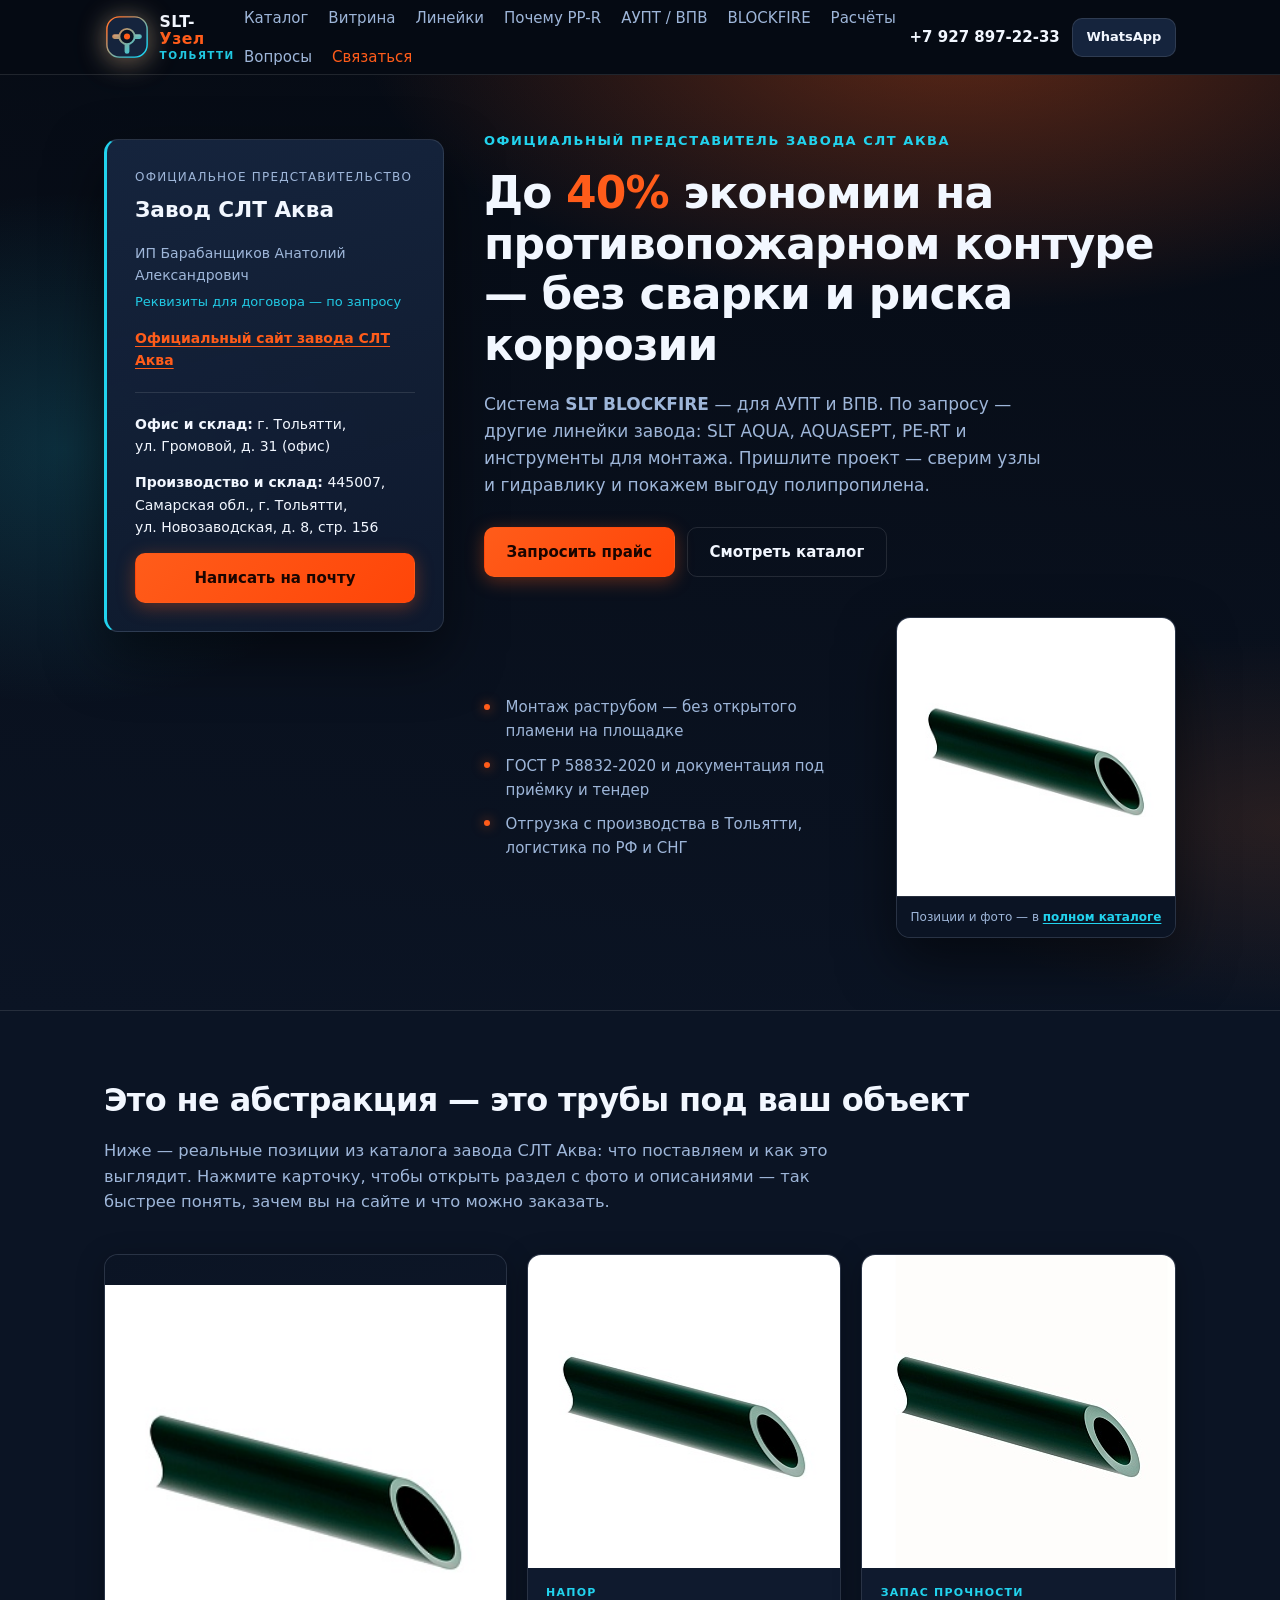
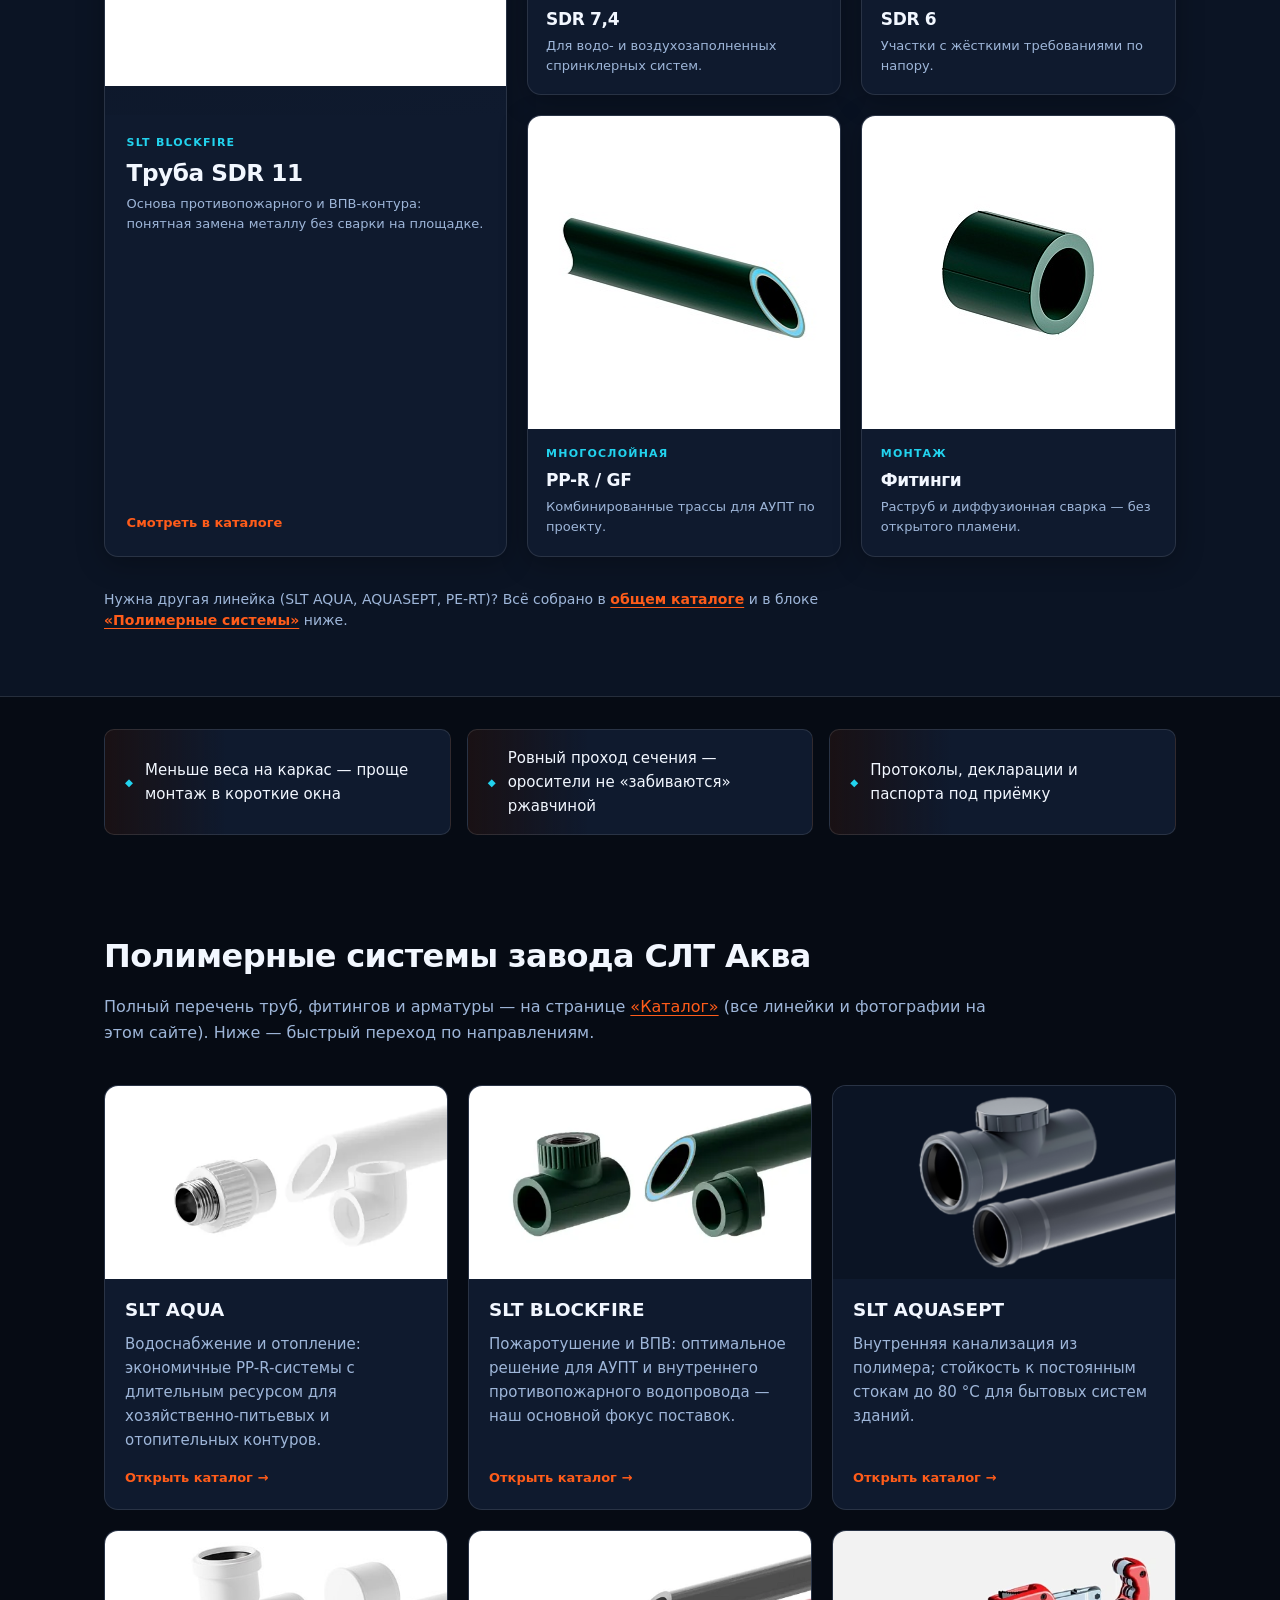
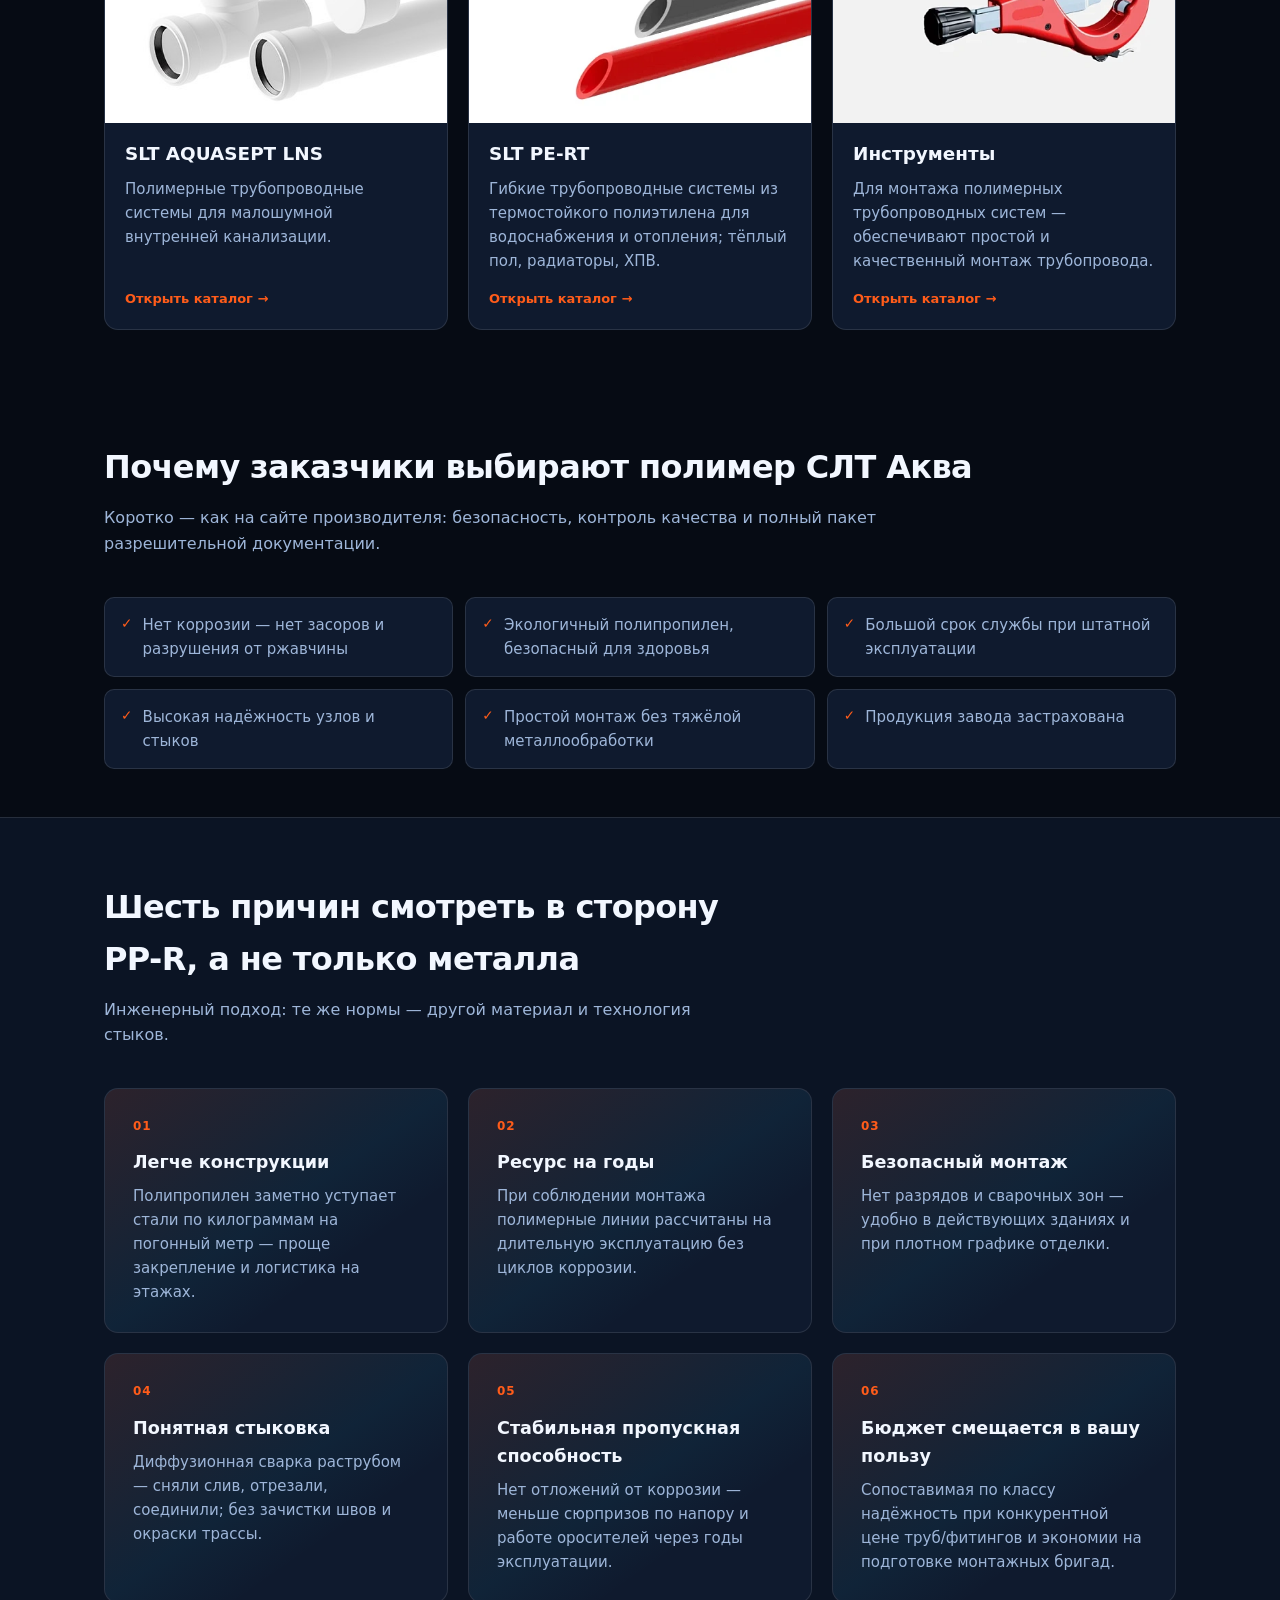
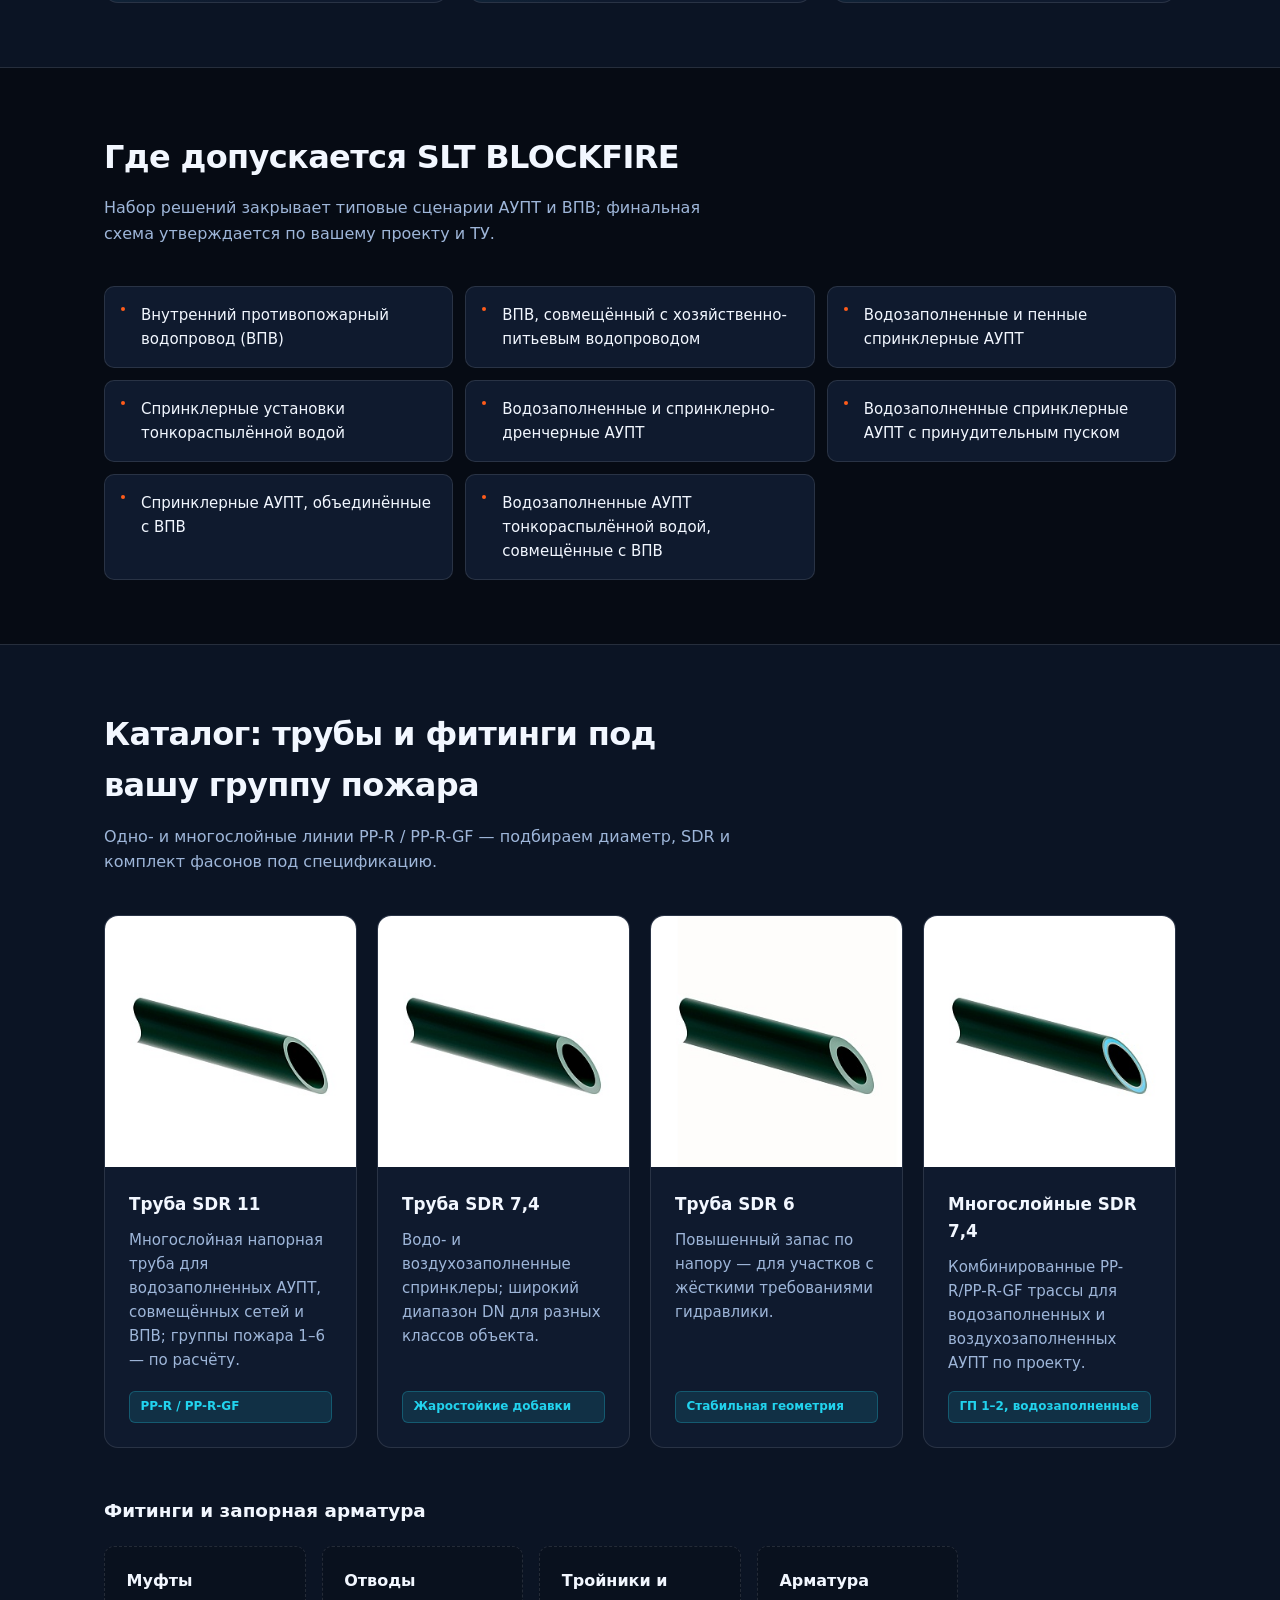
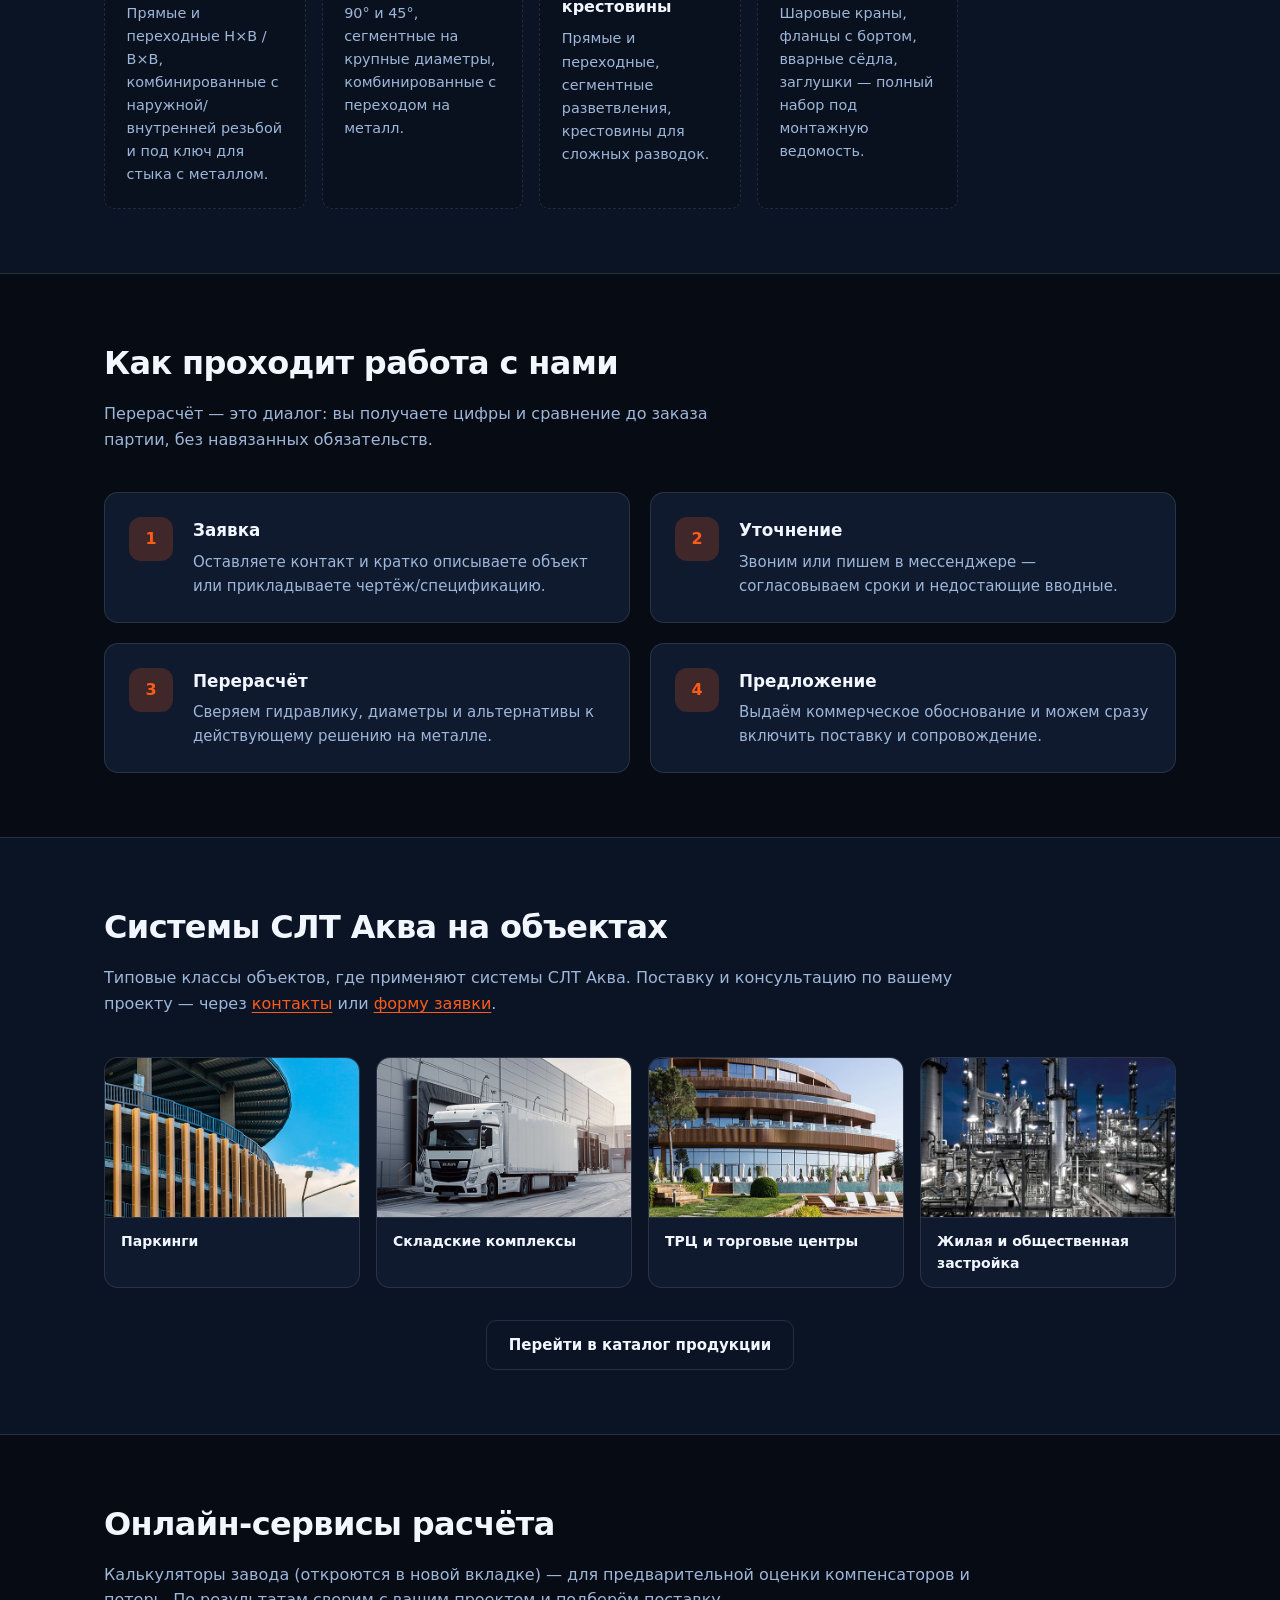
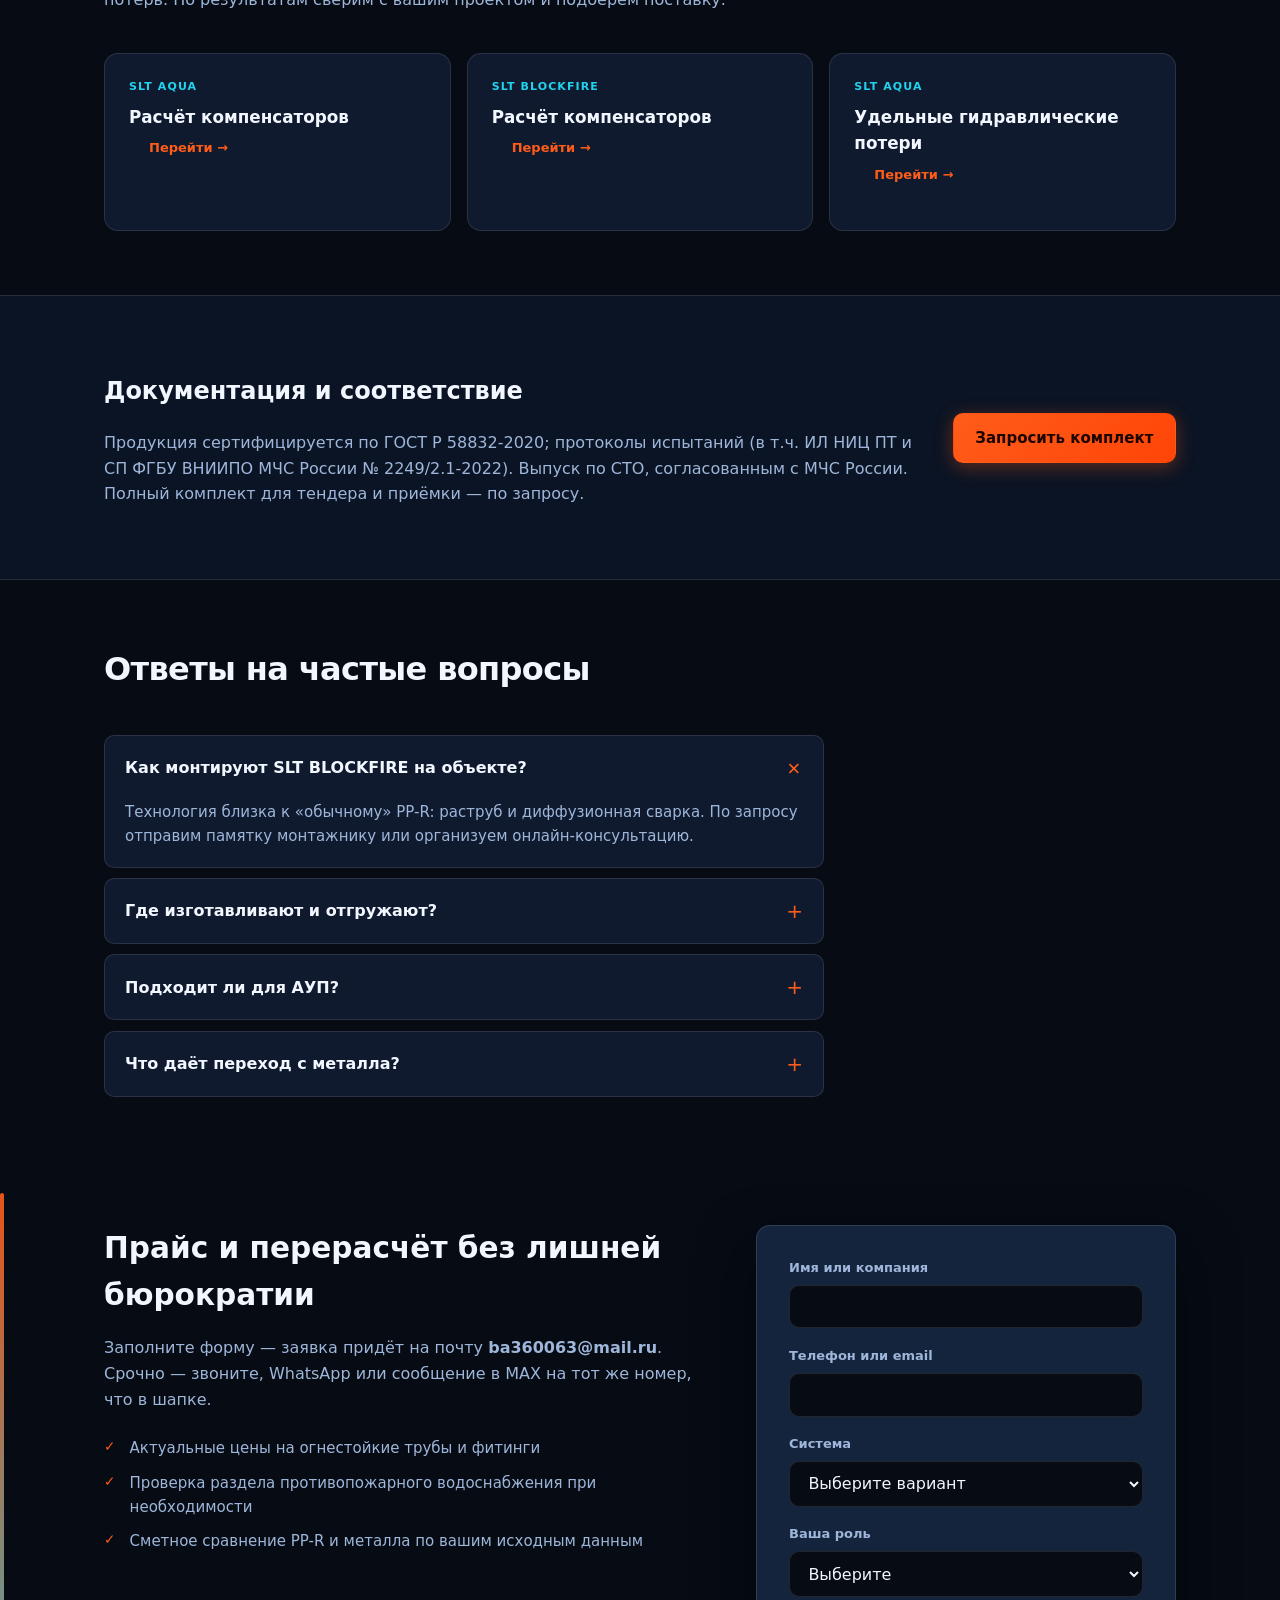
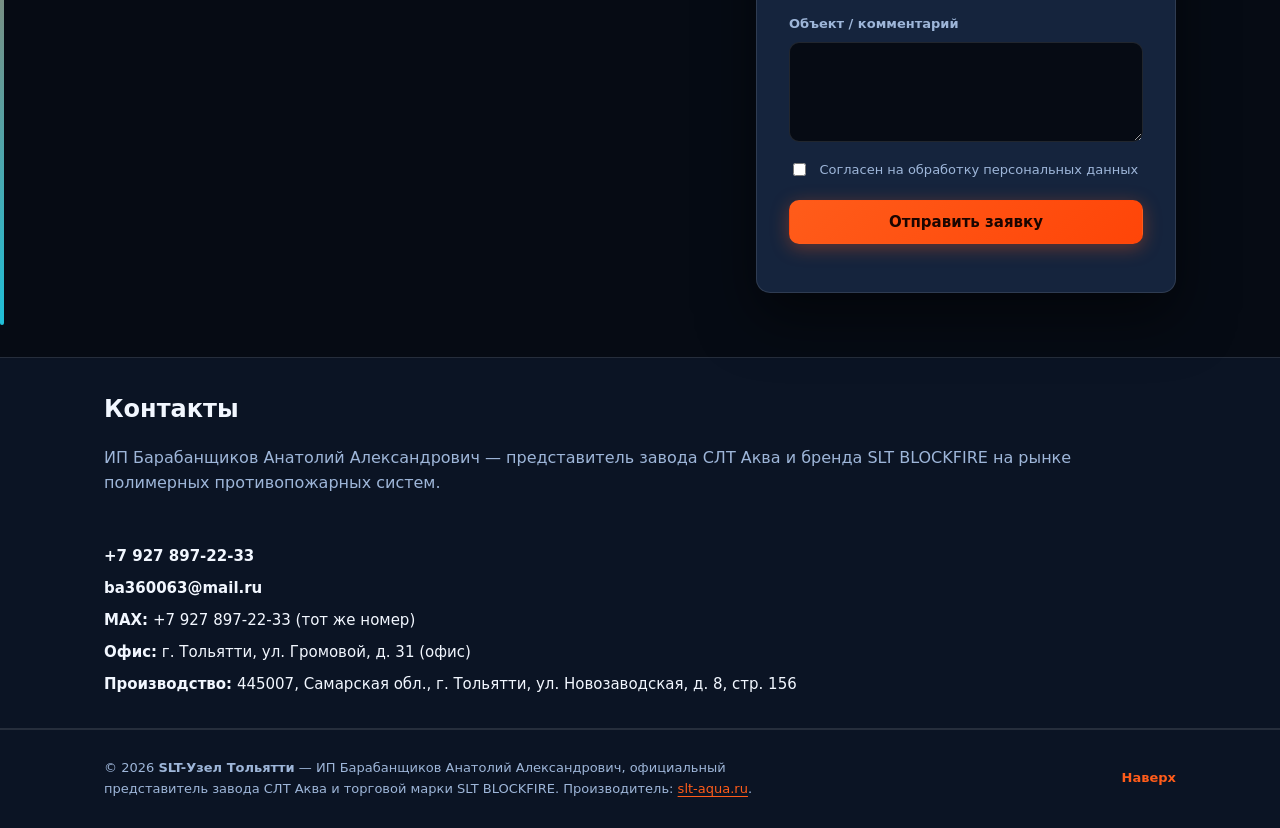
==== commit 0a3033f1: "Кратко, что изменили" ====
--- a/index.html
+++ b/index.html
@@ -21,48 +21,55 @@
   <a class="skip-link" href="#main">К основному содержимому</a>
   <div id="top" class="anchor-page-top" tabindex="-1" aria-hidden="true"></div>
 
-  <header class="site-header">
-    <div class="container header-inner">
-      <a class="logo" href="#top" aria-label="SLT-Узел Тольятти — на главную">
-        <span class="logo-icon" aria-hidden="true">
-          <svg class="logo-svg" viewBox="0 0 48 48" xmlns="http://www.w3.org/2000/svg" aria-hidden="true">
-            <defs>
-              <linearGradient id="logo-grad-pipe" x1="10" y1="10" x2="38" y2="38" gradientUnits="userSpaceOnUse">
-                <stop stop-color="#ff7a35" />
-                <stop offset="1" stop-color="#22d3ee" />
-              </linearGradient>
-              <linearGradient id="logo-grad-shine" x1="24" y1="14" x2="24" y2="34" gradientUnits="userSpaceOnUse">
-                <stop stop-color="#ffffff" stop-opacity="0.22" />
-                <stop offset="1" stop-color="#ffffff" stop-opacity="0" />
-              </linearGradient>
-            </defs>
-            <rect x="3" y="3" width="42" height="42" rx="13" fill="#15243d" stroke="url(#logo-grad-pipe)" stroke-width="1.5" />
-            <path
-              d="M11 23.5h26M24 23.5v15.5"
-              stroke="url(#logo-grad-pipe)"
-              stroke-width="5"
-              stroke-linecap="round"
-              stroke-linejoin="round"
-            />
-            <path
-              d="M11 22.5h26M24 22.5v15.5"
-              stroke="url(#logo-grad-shine)"
-              stroke-width="2"
-              stroke-linecap="round"
-              stroke-linejoin="round"
-            />
-            <circle cx="24" cy="23.5" r="8" fill="#0b1424" stroke="url(#logo-grad-pipe)" stroke-width="2" />
-            <circle cx="24" cy="23.5" r="3.2" fill="#ff5c1a" />
-          </svg>
-        </span>
-        <span class="logo-text-stack">
-          <span class="logo-text-line1">SLT-<strong>Узел</strong></span>
-          <span class="logo-text-line2">Тольятти</span>
-        </span>
-      </a>
-      <button type="button" class="nav-toggle" aria-expanded="false" aria-controls="site-nav" aria-label="Меню">
-        <span></span><span></span><span></span>
-      </button>
+  <div class="site-head">
+    <div class="container site-head__shell">
+      <div class="site-head__bar">
+        <div class="site-head__bg" aria-hidden="true"></div>
+        <a class="logo" href="#top" aria-label="SLT-Узел Тольятти — на главную">
+          <span class="logo-icon" aria-hidden="true">
+            <svg class="logo-svg" viewBox="0 0 48 48" xmlns="http://www.w3.org/2000/svg" aria-hidden="true">
+              <defs>
+                <linearGradient id="logo-grad-pipe" x1="10" y1="10" x2="38" y2="38" gradientUnits="userSpaceOnUse">
+                  <stop stop-color="#ff7a35" />
+                  <stop offset="1" stop-color="#22d3ee" />
+                </linearGradient>
+                <linearGradient id="logo-grad-shine" x1="24" y1="14" x2="24" y2="34" gradientUnits="userSpaceOnUse">
+                  <stop stop-color="#ffffff" stop-opacity="0.22" />
+                  <stop offset="1" stop-color="#ffffff" stop-opacity="0" />
+                </linearGradient>
+              </defs>
+              <rect x="3" y="3" width="42" height="42" rx="13" fill="#15243d" stroke="url(#logo-grad-pipe)" stroke-width="1.5" />
+              <path
+                d="M11 23.5h26M24 23.5v15.5"
+                stroke="url(#logo-grad-pipe)"
+                stroke-width="5"
+                stroke-linecap="round"
+                stroke-linejoin="round"
+              />
+              <path
+                d="M11 22.5h26M24 22.5v15.5"
+                stroke="url(#logo-grad-shine)"
+                stroke-width="2"
+                stroke-linecap="round"
+                stroke-linejoin="round"
+              />
+              <circle cx="24" cy="23.5" r="8" fill="#0b1424" stroke="url(#logo-grad-pipe)" stroke-width="2" />
+              <circle cx="24" cy="23.5" r="3.2" fill="#ff5c1a" />
+            </svg>
+          </span>
+          <span class="logo-text-stack">
+            <span class="logo-text-line1">SLT-<strong>Узел</strong></span>
+            <span class="logo-text-line2">Тольятти</span>
+          </span>
+        </a>
+        <button type="button" class="nav-toggle" aria-expanded="false" aria-controls="site-nav" aria-label="Меню">
+          <span></span><span></span><span></span>
+        </button>
+        <div class="header-contact">
+          <a class="tel" href="tel:+79278972233">+7 927 897-22-33</a>
+          <a class="btn btn-sm btn-ghost" href="https://wa.me/79278972233" target="_blank" rel="noopener noreferrer">WhatsApp</a>
+        </div>
+      </div>
       <nav class="site-nav" id="site-nav" aria-label="Основная навигация">
         <a href="catalog.html">Каталог</a>
         <a href="#showcase">Витрина</a>
@@ -74,12 +81,8 @@
         <a href="#faq">Вопросы</a>
         <a href="#contacts" class="nav-cta">Связаться</a>
       </nav>
-      <div class="header-contact">
-        <a class="tel" href="tel:+79278972233">+7 927 897-22-33</a>
-        <a class="btn btn-sm btn-ghost" href="https://wa.me/79278972233" target="_blank" rel="noopener noreferrer">WhatsApp</a>
-      </div>
     </div>
-  </header>
+  </div>
 
   <main id="main">
     <section class="hero">
--- a/styles.css
+++ b/styles.css
@@ -71,7 +71,6 @@
   color: var(--text);
   background: var(--bg);
   -webkit-font-smoothing: antialiased;
-  overflow-x: clip;
 }
 
 img {
@@ -149,31 +148,77 @@
   opacity: 0.95;
 }
 
-/* Header */
-.site-header {
-  position: sticky;
-  top: 0;
+/* Header: на телефоне меню position:fixed вне липкой полосы — иначе iOS/WebKit обрезает панель */
+.site-head {
+  position: relative;
   z-index: 100;
-  height: var(--header-h);
-  display: flex;
+  transition: box-shadow 0.2s ease;
+}
+
+.site-head.is-scrolled {
+  box-shadow: 0 8px 32px rgba(0, 0, 0, 0.35);
+}
+
+.site-head__shell {
+  display: flex;
+  flex-wrap: nowrap;
   align-items: center;
-  background: rgba(6, 11, 20, 0.88);
-  backdrop-filter: blur(14px);
-  -webkit-backdrop-filter: blur(14px);
-  border-bottom: 1px solid var(--border);
-  transition: box-shadow 0.2s ease;
-}
-
-.site-header.is-scrolled {
-  box-shadow: 0 8px 32px rgba(0, 0, 0, 0.35);
-}
-
-.header-inner {
+  min-height: var(--header-h);
+}
+
+.site-head__bar {
+  position: relative;
   display: flex;
   align-items: center;
   gap: 1.25rem;
   width: 100%;
   min-width: 0;
+  min-height: var(--header-h);
+}
+
+.site-head__bg {
+  display: none;
+}
+
+@media (min-width: 961px) {
+  .site-head {
+    position: sticky;
+    top: 0;
+    background: rgba(6, 11, 20, 0.88);
+    backdrop-filter: blur(14px);
+    -webkit-backdrop-filter: blur(14px);
+    border-bottom: 1px solid var(--border);
+  }
+
+  .site-head__bar {
+    display: contents;
+  }
+
+  .site-head__bar .site-head__bg {
+    display: none;
+  }
+
+  .site-head__shell .logo {
+    order: 1;
+  }
+
+  .site-head__shell .site-nav {
+    order: 2;
+    flex: 1 1 auto;
+    margin-left: 2rem;
+    margin-right: 0;
+    min-width: 0;
+  }
+
+  .site-head__shell .header-contact {
+    order: 3;
+    margin-left: auto;
+    flex-shrink: 0;
+  }
+
+  .site-head__shell .nav-toggle {
+    order: 4;
+  }
 }
 
 .logo {
@@ -1983,8 +2028,81 @@
 
 /* Mobile nav */
 @media (max-width: 960px) {
+  html {
+    overflow-x: hidden;
+    overscroll-behavior-x: none;
+    width: 100%;
+    max-width: 100%;
+  }
+
+  body {
+    overflow-x: hidden;
+    overscroll-behavior-x: none;
+    width: 100%;
+    max-width: 100%;
+  }
+
+  main,
+  .catalog-page-wrap {
+    max-width: 100%;
+    overflow-x: hidden;
+  }
+
+  .site-head {
+    padding-top: var(--header-h);
+  }
+
+  .site-head.is-scrolled {
+    box-shadow: none;
+  }
+
+  .site-head__shell {
+    display: block;
+    min-height: 0;
+  }
+
+  .site-head__shell.container {
+    max-width: 100%;
+  }
+
+  .site-head__bar {
+    position: fixed;
+    top: 0;
+    left: 0;
+    right: 0;
+    z-index: 100;
+    width: 100%;
+    max-width: none;
+    margin: 0;
+    box-sizing: border-box;
+    padding-left: max(var(--gutter-x), env(safe-area-inset-left, 0px));
+    padding-right: max(var(--gutter-x), env(safe-area-inset-right, 0px));
+    border-bottom: 1px solid var(--border);
+    background: rgba(6, 11, 20, 0.96);
+  }
+
+  .site-head__bar .site-head__bg {
+    display: block;
+    position: absolute;
+    inset: 0;
+    z-index: -1;
+    background: inherit;
+    pointer-events: none;
+  }
+
+  .logo {
+    flex-shrink: 0;
+    min-width: min-content;
+  }
+
+  .logo-text-stack {
+    flex-shrink: 0;
+  }
+
   .nav-toggle {
     display: flex;
+    margin-left: auto;
+    flex-shrink: 0;
   }
 
   .header-contact {
@@ -1997,6 +2115,8 @@
     left: 0;
     right: 0;
     bottom: 0;
+    width: 100%;
+    max-width: 100%;
     margin: 0;
     padding: 1.5rem;
     padding-left: max(1.5rem, env(safe-area-inset-left, 0px));
@@ -2004,13 +2124,13 @@
     padding-bottom: max(1.5rem, env(safe-area-inset-bottom, 0px));
     flex-direction: column;
     align-items: stretch;
-    background: rgba(6, 11, 20, 0.97);
-    backdrop-filter: blur(12px);
-    -webkit-backdrop-filter: blur(12px);
+    box-sizing: border-box;
+    background: rgba(6, 11, 20, 0.99);
     transform: translateX(100%);
     transition: transform 0.25s ease;
-    z-index: 99;
+    z-index: 110;
     overflow: auto;
+    overflow-x: hidden;
     -webkit-overflow-scrolling: touch;
   }
 
@@ -2022,6 +2142,7 @@
     padding: 0.85rem 0;
     border-bottom: 1px solid var(--border);
     font-size: 1.05rem;
+    flex-shrink: 0;
   }
 
   body.nav-open {
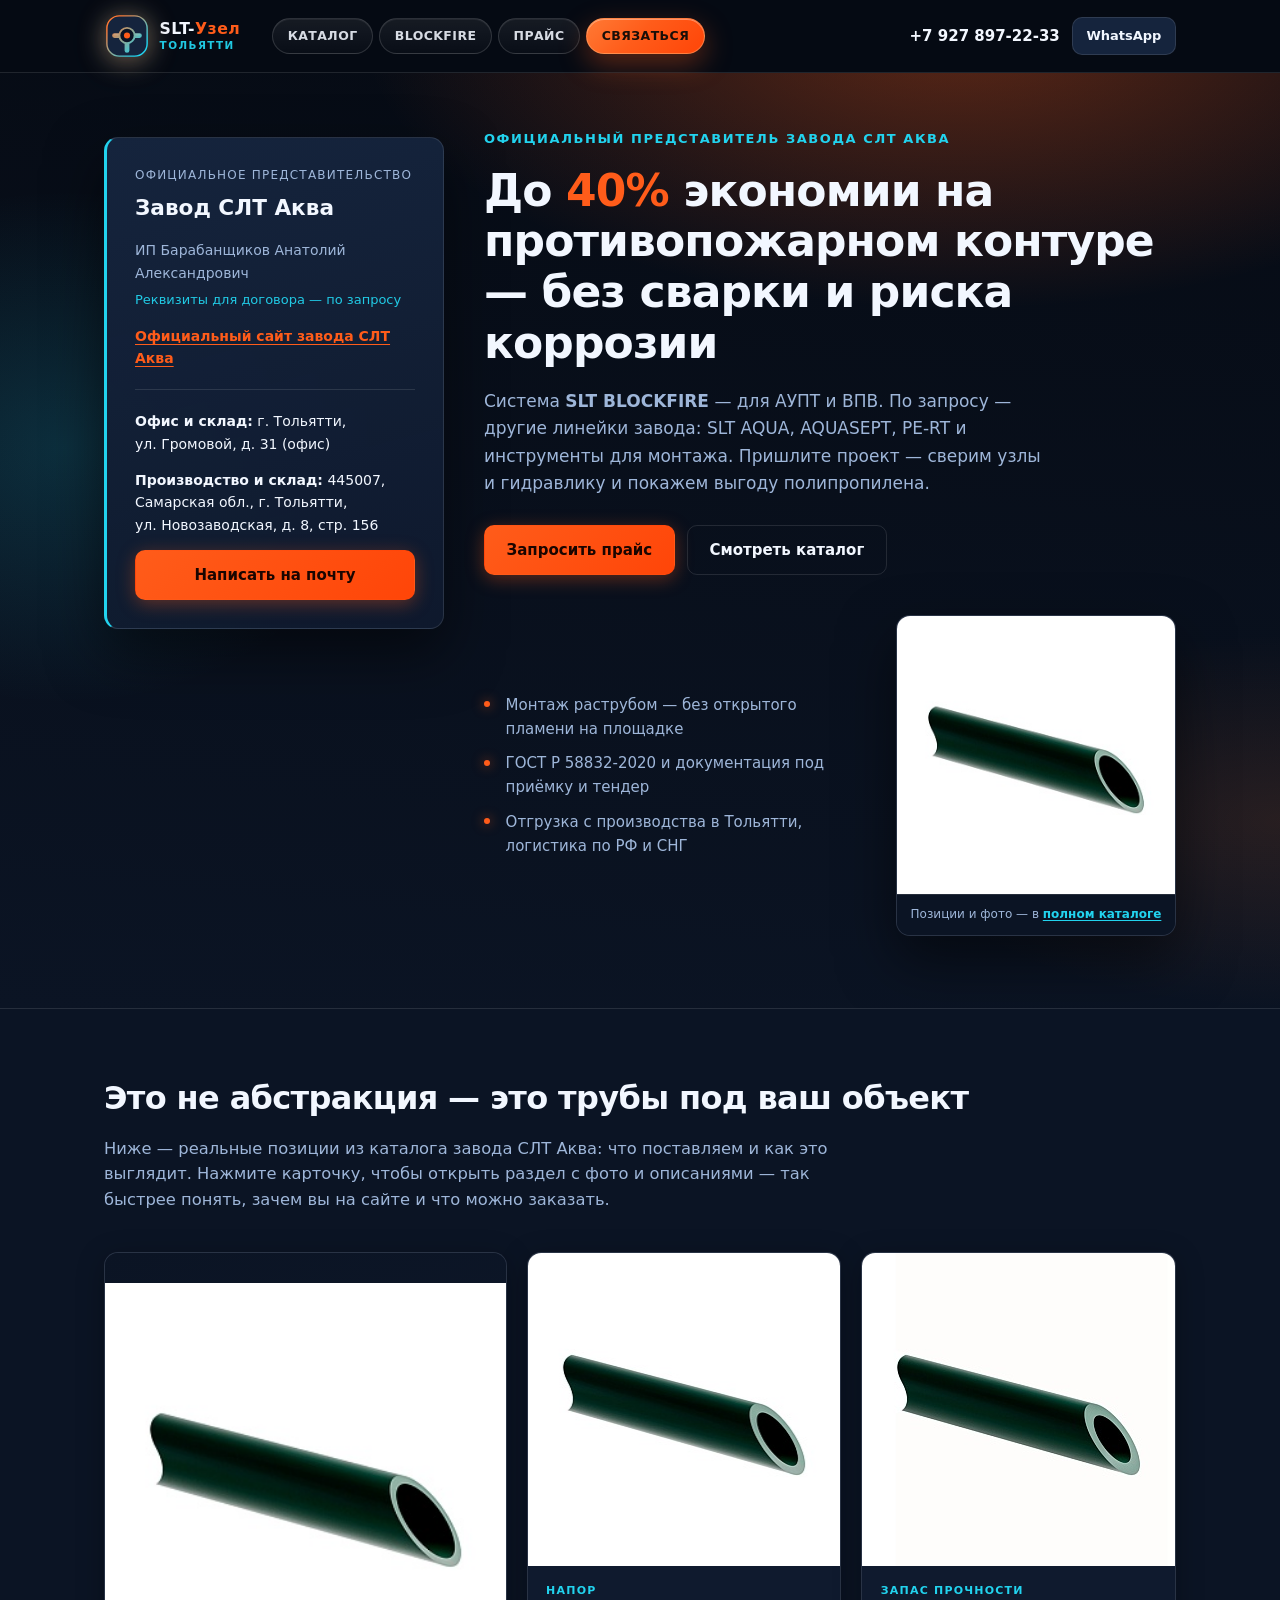
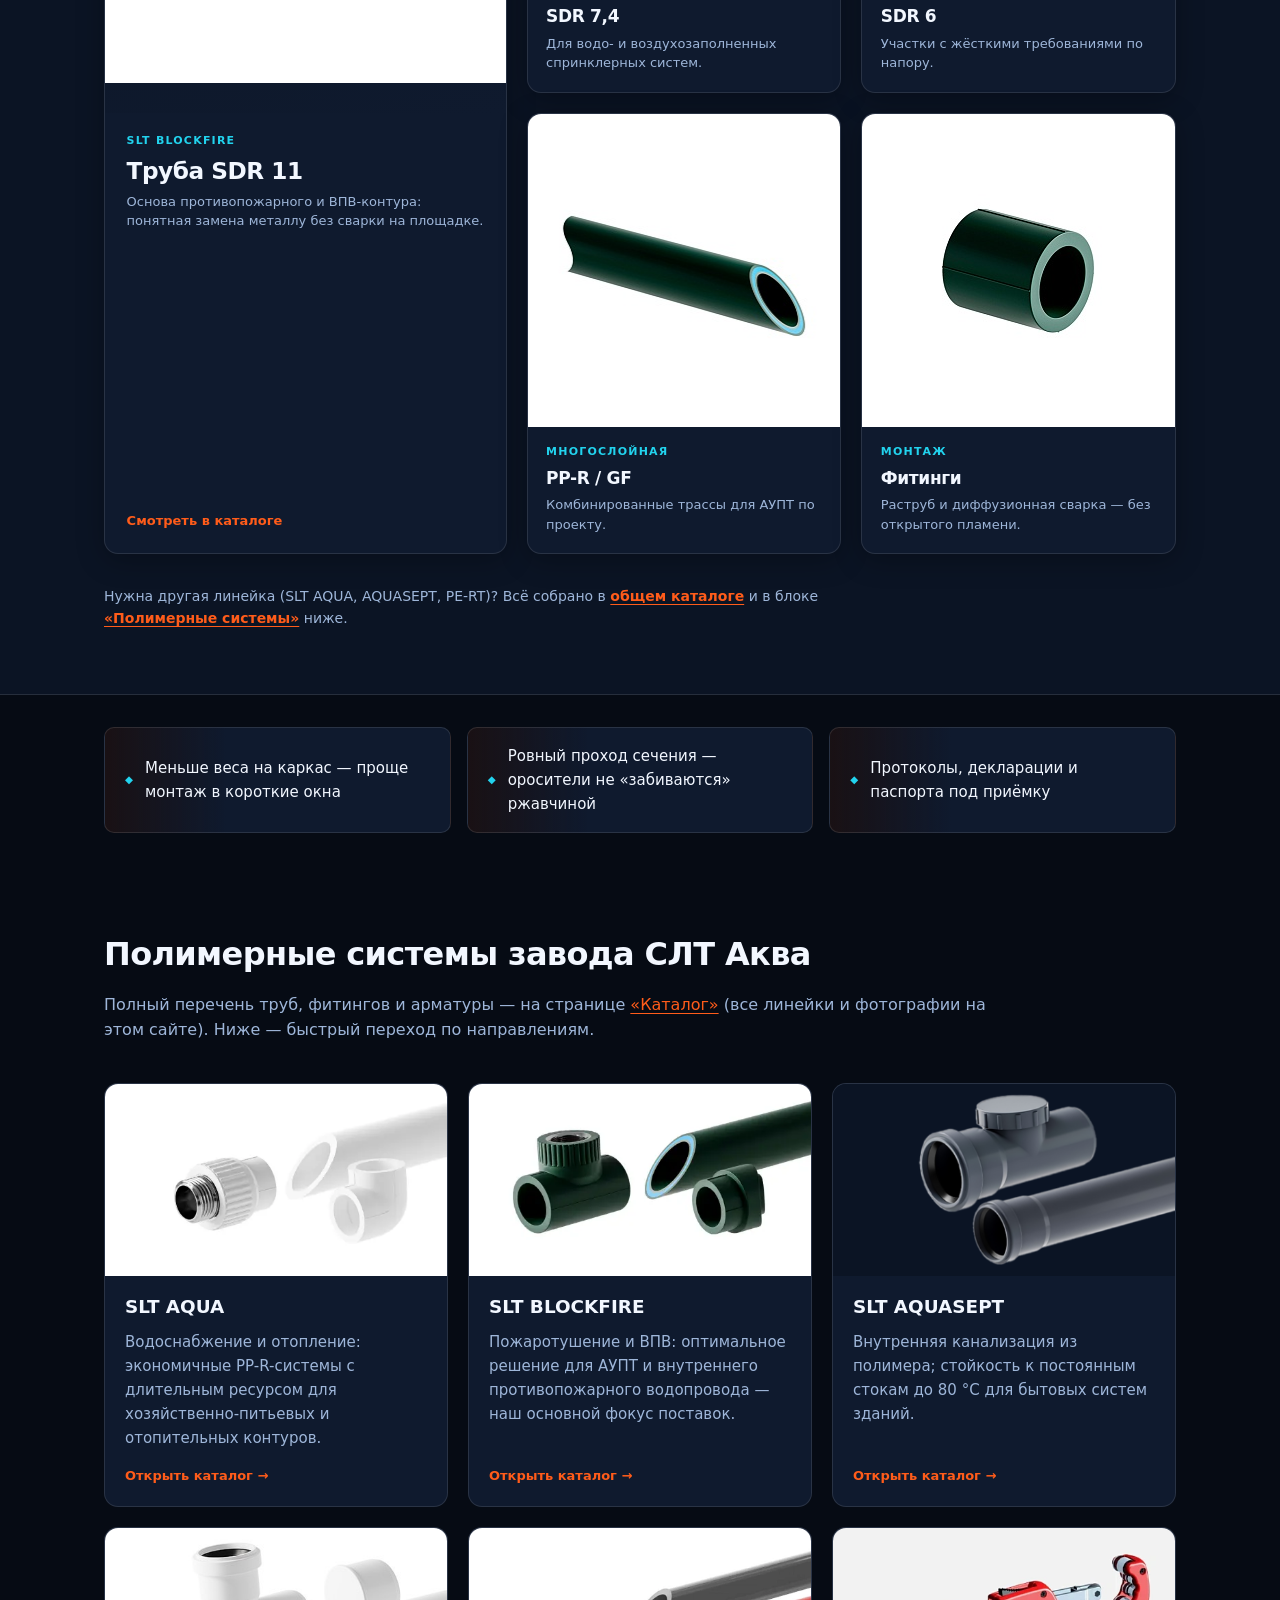
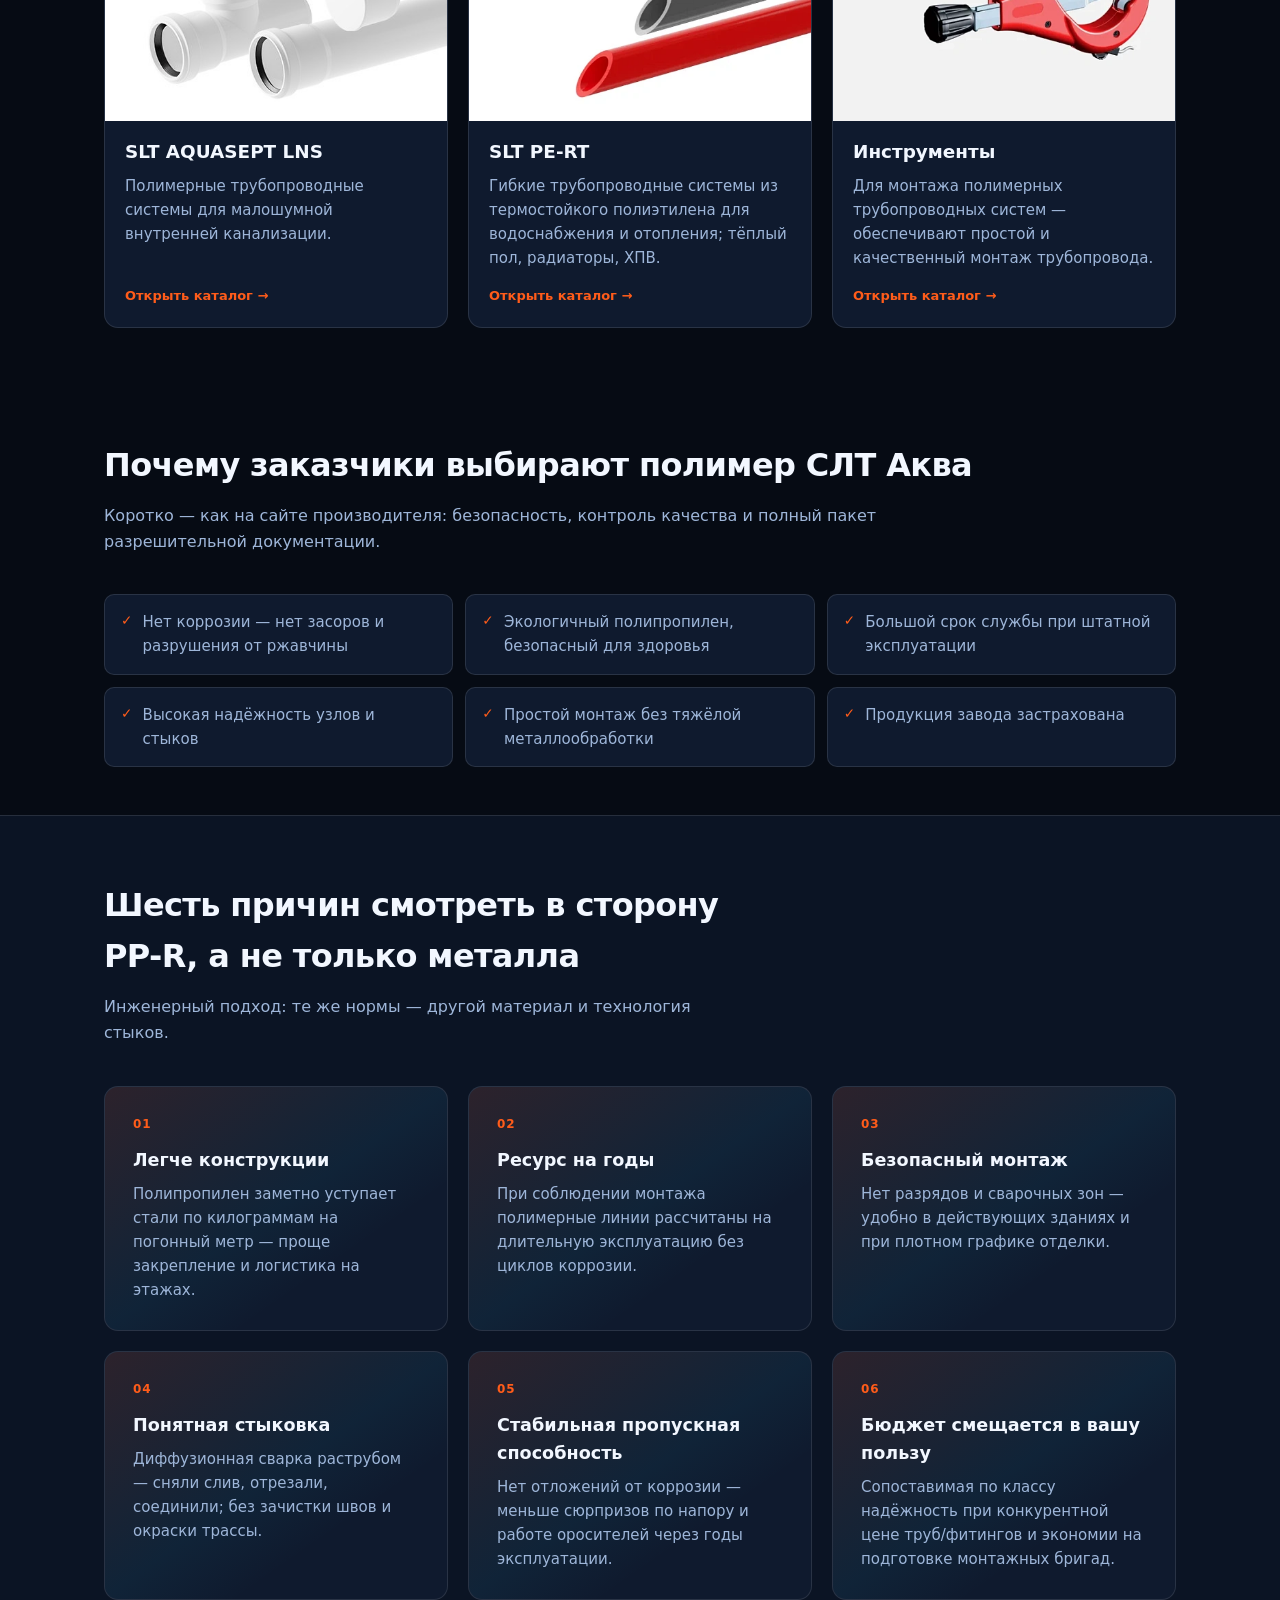
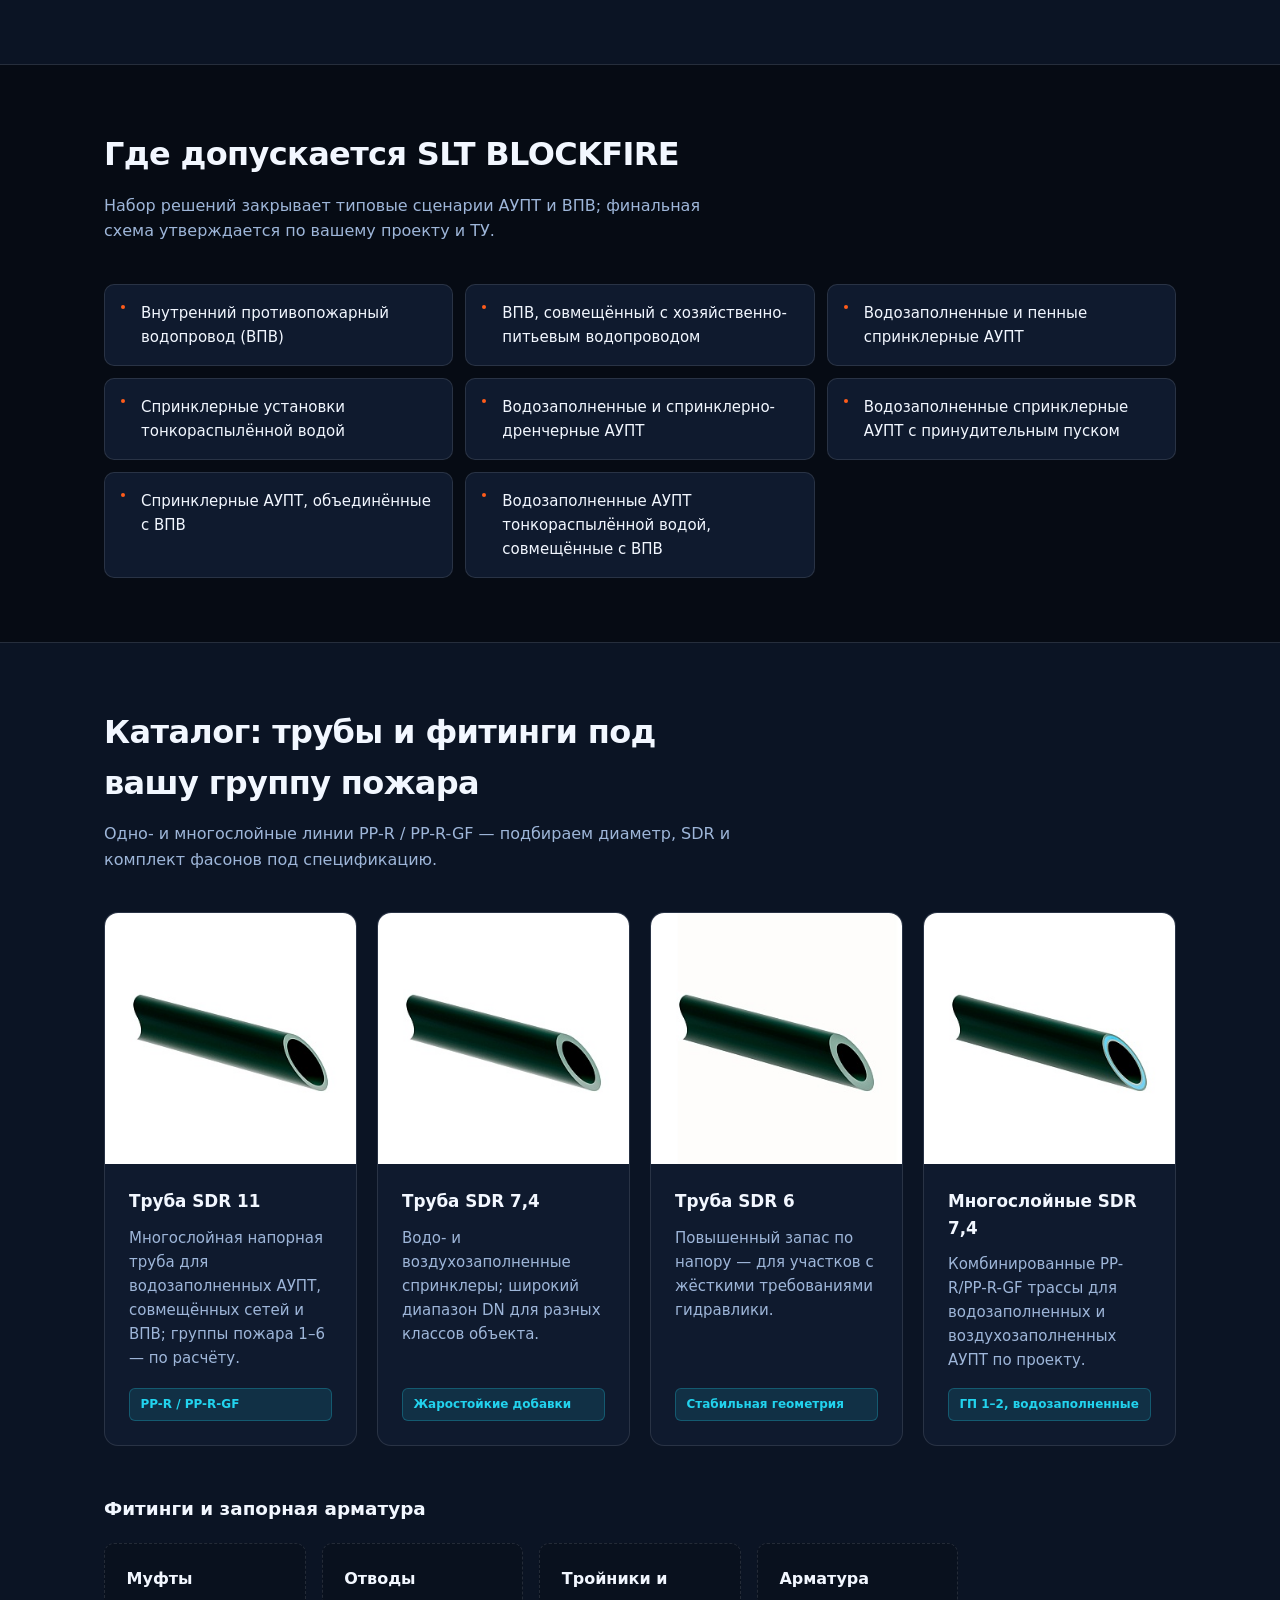
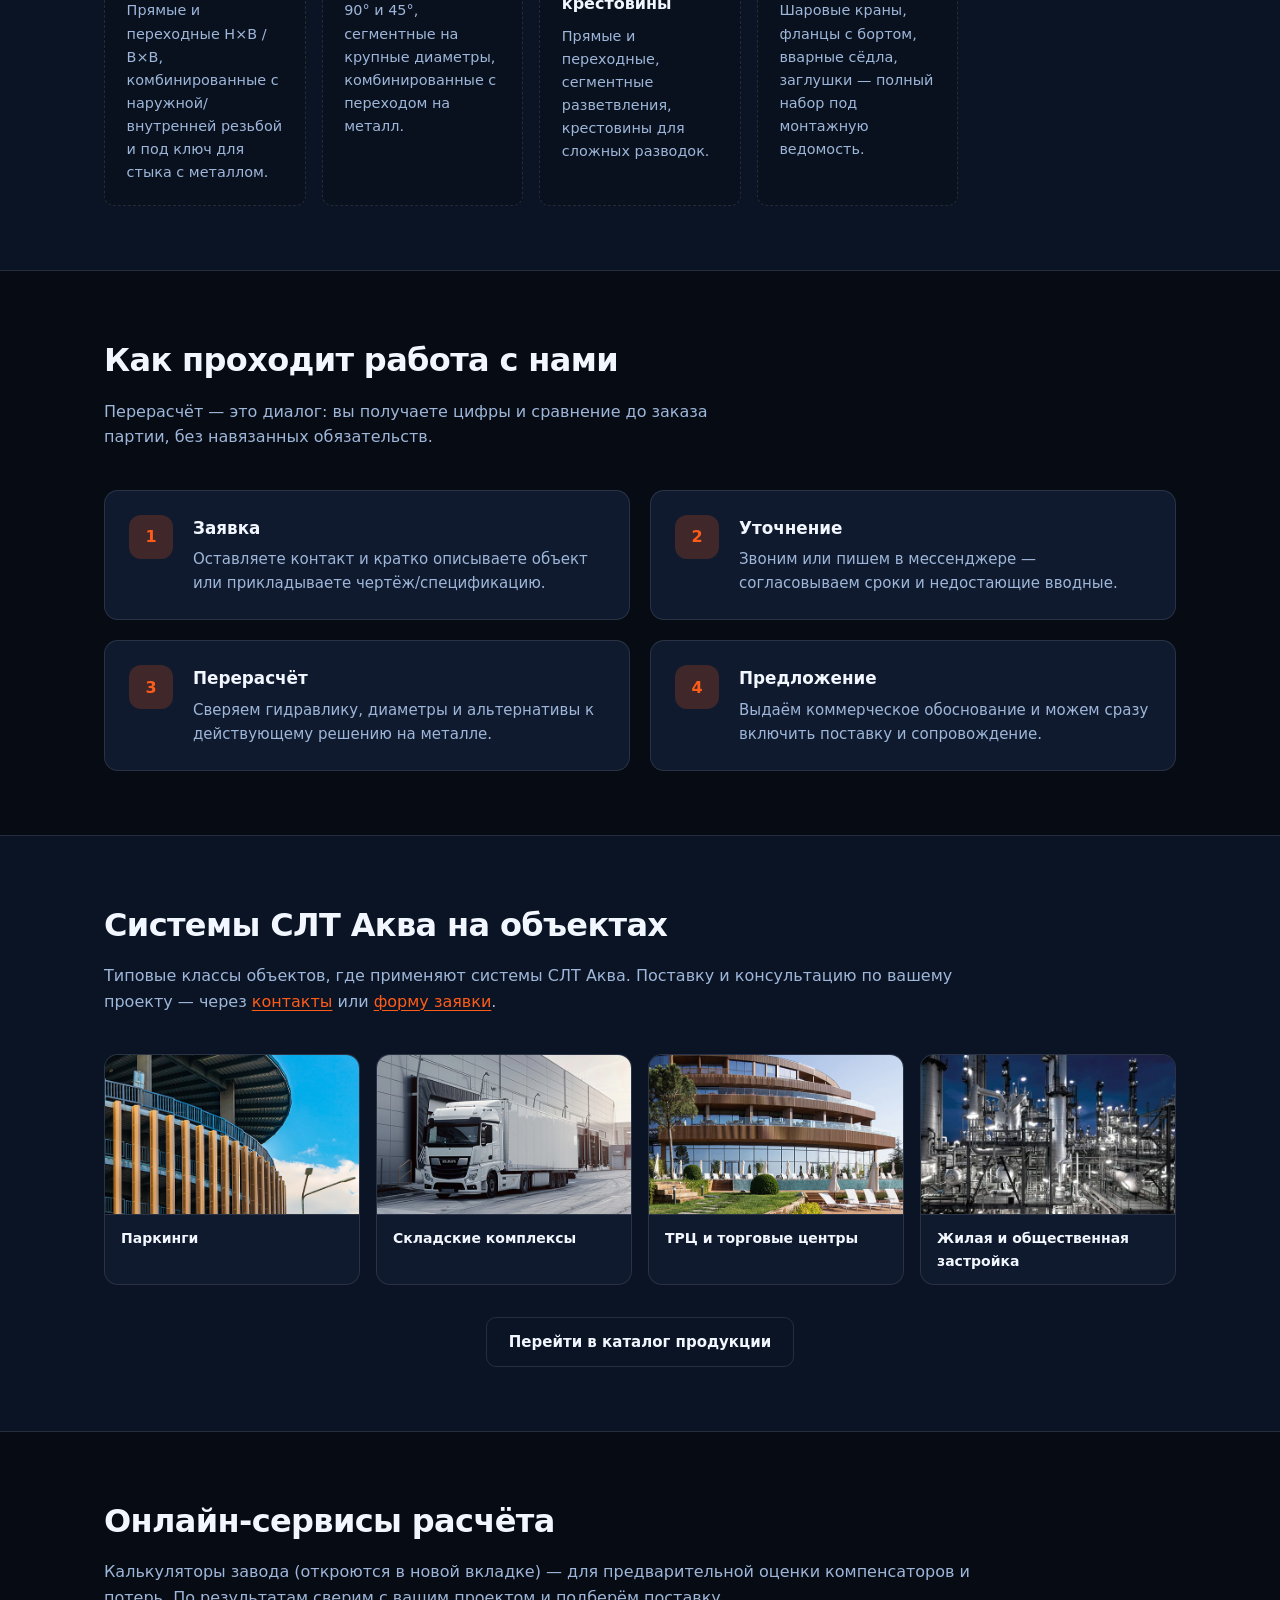
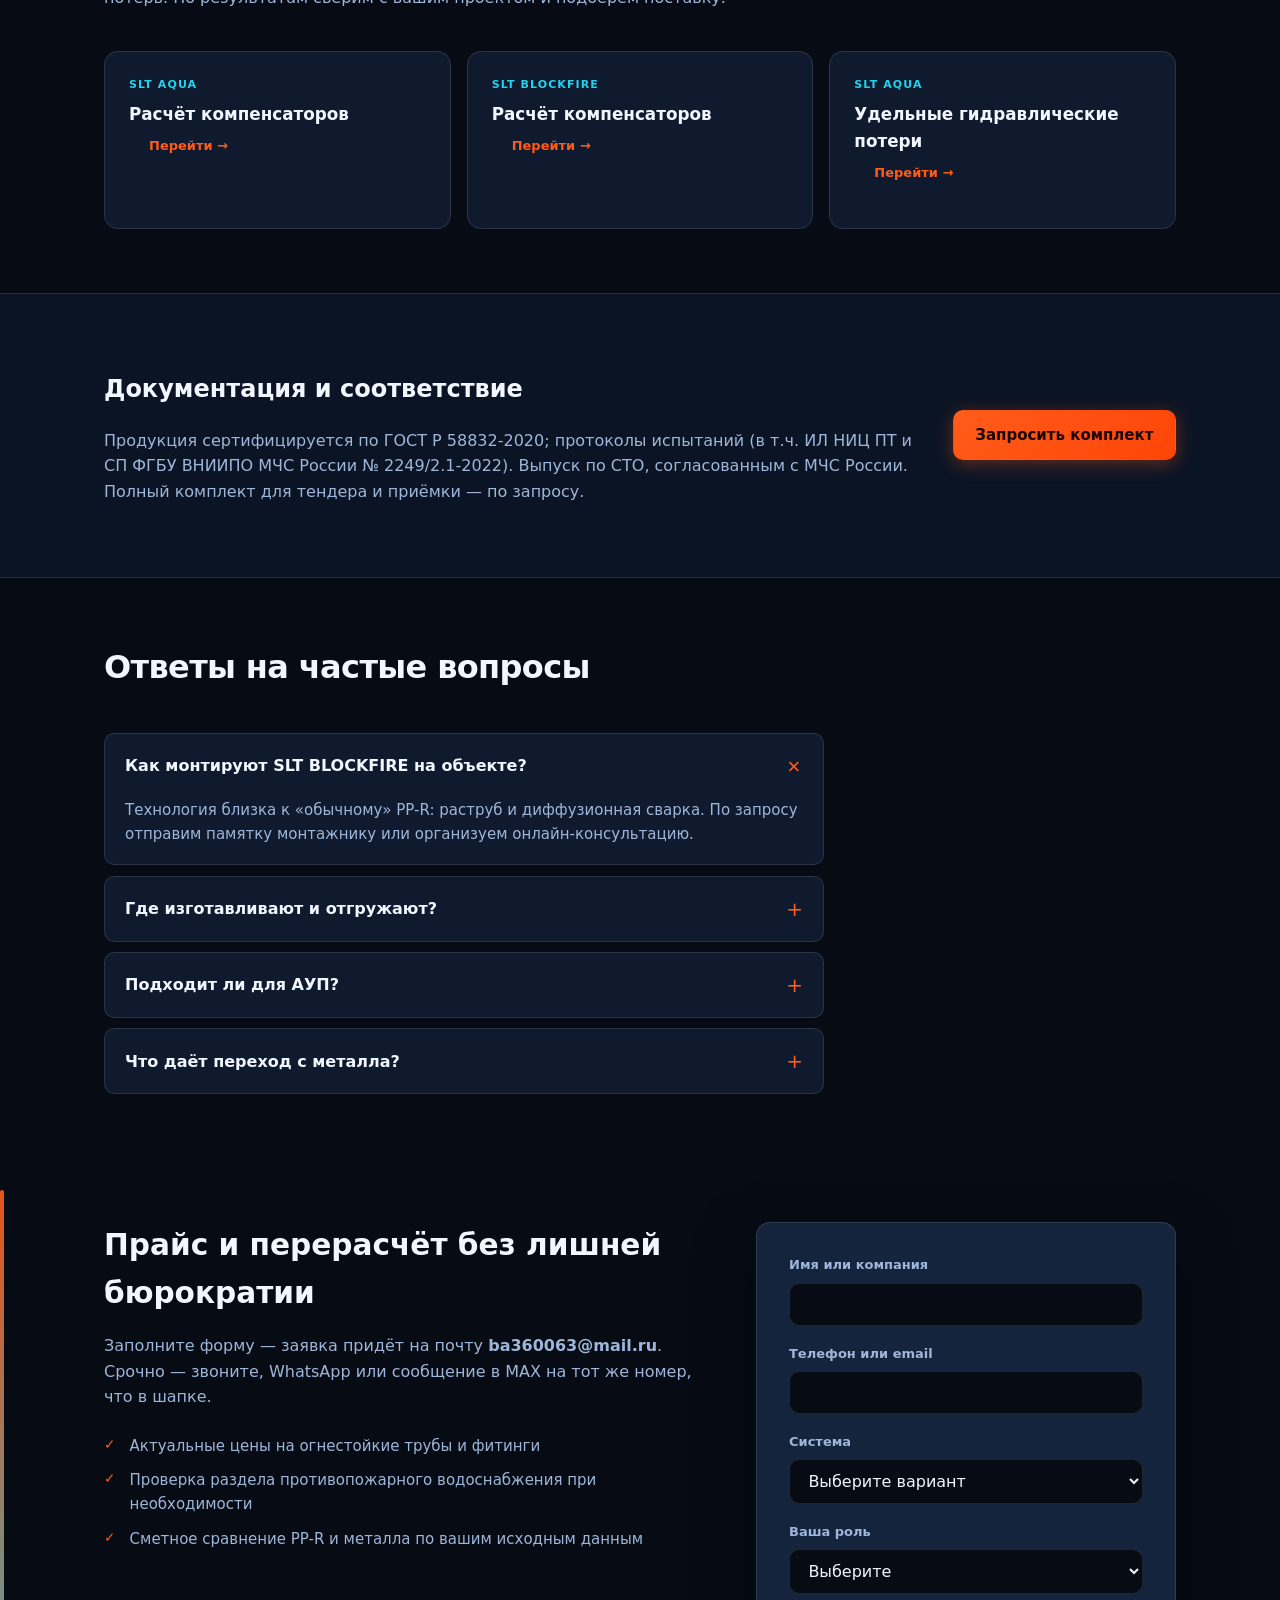
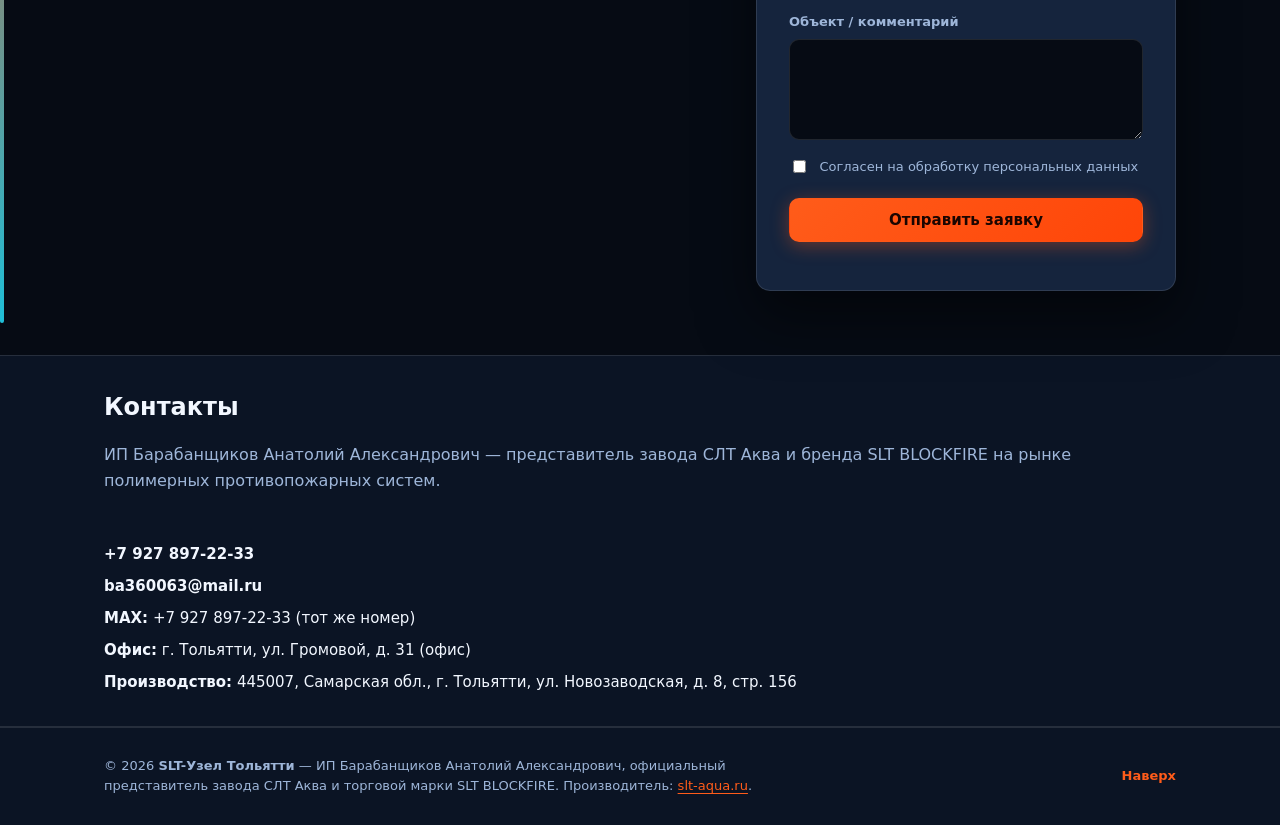
==== commit 8df627f4: "Кратко, что изменили" ====
--- a/index.html
+++ b/index.html
@@ -70,17 +70,41 @@
           <a class="btn btn-sm btn-ghost" href="https://wa.me/79278972233" target="_blank" rel="noopener noreferrer">WhatsApp</a>
         </div>
       </div>
-      <nav class="site-nav" id="site-nav" aria-label="Основная навигация">
-        <a href="catalog.html">Каталог</a>
-        <a href="#showcase">Витрина</a>
-        <a href="#lines">Линейки</a>
-        <a href="#advantages">Почему PP-R</a>
-        <a href="#scope">АУПТ / ВПВ</a>
-        <a href="#products">BLOCKFIRE</a>
-        <a href="#calculators">Расчёты</a>
-        <a href="#faq">Вопросы</a>
-        <a href="#contacts" class="nav-cta">Связаться</a>
+      <nav class="site-nav site-nav--desktop-pills" id="site-nav" aria-label="Основная навигация">
+        <a href="catalog.html" class="site-nav__link site-nav__link--primary">Каталог</a>
+        <a href="#products" class="site-nav__link site-nav__link--primary">BLOCKFIRE</a>
+        <a href="#lead" class="site-nav__link site-nav__link--primary">Прайс</a>
+        <a href="#contacts" class="site-nav__link site-nav__link--primary site-nav__link--cta">Связаться</a>
+        <a href="#showcase" class="site-nav__link site-nav__link--extra">Витрина</a>
+        <a href="#lines" class="site-nav__link site-nav__link--extra">Линейки</a>
+        <a href="#advantages" class="site-nav__link site-nav__link--extra">Почему PP-R</a>
+        <a href="#scope" class="site-nav__link site-nav__link--extra">АУПТ / ВПВ</a>
+        <a href="#calculators" class="site-nav__link site-nav__link--extra">Расчёты</a>
+        <a href="#faq" class="site-nav__link site-nav__link--extra">Вопросы</a>
       </nav>
+    </div>
+  </div>
+
+  <div class="boot-pipe" id="boot-pipe" aria-hidden="true">
+    <div class="boot-pipe__inner">
+      <svg class="boot-pipe__svg" viewBox="0 0 360 140" xmlns="http://www.w3.org/2000/svg" aria-hidden="true">
+        <defs>
+          <linearGradient id="boot-pipe-grad" x1="24" y1="88" x2="336" y2="88" gradientUnits="userSpaceOnUse">
+            <stop stop-color="#ff5c1a" />
+            <stop offset="0.45" stop-color="#ff7a35" />
+            <stop offset="1" stop-color="#22d3ee" />
+          </linearGradient>
+        </defs>
+        <path
+          class="boot-pipe__path"
+          fill="none"
+          stroke="url(#boot-pipe-grad)"
+          stroke-width="11"
+          stroke-linecap="round"
+          stroke-linejoin="round"
+          d="M 28 92 H 188 Q 210 92 210 70 V 32"
+        />
+      </svg>
     </div>
   </div>
 
--- a/styles.css
+++ b/styles.css
@@ -333,21 +333,129 @@
   flex-wrap: wrap;
 }
 
-.site-nav a {
+.site-nav a,
+.site-nav__link {
   color: var(--text-muted);
   text-decoration: none;
   font-size: 0.9375rem;
   font-weight: 500;
   padding: 0.35rem 0;
-  transition: color 0.15s ease;
-}
-
-.site-nav a:hover {
+  transition:
+    color 0.18s ease,
+    background 0.18s ease,
+    border-color 0.18s ease,
+    box-shadow 0.2s ease,
+    transform 0.18s ease;
+}
+
+.site-nav a:hover,
+.site-nav__link:hover {
   color: var(--text);
 }
 
-.site-nav .nav-cta {
-  color: var(--accent);
+@media (min-width: 961px) {
+  .site-nav--desktop-pills {
+    gap: 0.4rem;
+    flex-wrap: nowrap;
+    justify-content: flex-start;
+  }
+
+  .site-nav--desktop-pills .site-nav__link--extra {
+    display: none;
+  }
+
+  .site-nav--desktop-pills .site-nav__link--primary {
+    display: inline-flex;
+    align-items: center;
+    justify-content: center;
+    padding: 0.45rem 0.9rem;
+    border-radius: 999px;
+    font-size: 0.78rem;
+    font-weight: 600;
+    letter-spacing: 0.035em;
+    text-transform: uppercase;
+    color: rgba(242, 247, 255, 0.88);
+    background: linear-gradient(180deg, rgba(255, 255, 255, 0.07) 0%, rgba(255, 255, 255, 0.02) 100%);
+    border: 1px solid rgba(255, 255, 255, 0.14);
+    box-shadow: 0 1px 0 rgba(255, 255, 255, 0.06) inset;
+    white-space: nowrap;
+  }
+
+  .site-nav--desktop-pills .site-nav__link--primary:hover {
+    color: var(--text);
+    background: linear-gradient(180deg, rgba(34, 211, 238, 0.12) 0%, rgba(255, 92, 26, 0.08) 100%);
+    border-color: rgba(34, 211, 238, 0.35);
+    box-shadow:
+      0 1px 0 rgba(255, 255, 255, 0.08) inset,
+      0 12px 28px rgba(0, 0, 0, 0.35);
+    transform: translateY(-1px);
+  }
+
+  .site-nav--desktop-pills .site-nav__link--primary:active {
+    transform: translateY(0);
+  }
+
+  .site-nav--desktop-pills .site-nav__link--cta {
+    color: #1a0f08;
+    background: linear-gradient(135deg, #ff7a35 0%, var(--accent) 45%, #ff4508 100%);
+    border-color: rgba(255, 180, 120, 0.45);
+    box-shadow:
+      0 1px 0 rgba(255, 255, 255, 0.35) inset,
+      0 10px 28px rgba(255, 92, 26, 0.35);
+  }
+
+  .site-nav--desktop-pills .site-nav__link--cta:hover {
+    color: #140a06;
+    background: linear-gradient(135deg, #ff8f50 0%, var(--accent-hover) 50%, #ff5c1a 100%);
+    border-color: rgba(255, 200, 150, 0.55);
+    box-shadow:
+      0 1px 0 rgba(255, 255, 255, 0.4) inset,
+      0 14px 36px rgba(255, 92, 26, 0.42);
+  }
+}
+
+/* Заставка: труба при первом открытии (только главная, см. app.js) */
+.boot-pipe {
+  position: fixed;
+  inset: 0;
+  z-index: 1000;
+  display: grid;
+  place-items: center;
+  margin: 0;
+  padding: 1.5rem;
+  background: radial-gradient(ellipse 75% 55% at 50% 42%, rgba(11, 20, 36, 0.55), rgba(6, 11, 20, 0.94));
+  pointer-events: none;
+  opacity: 1;
+  visibility: visible;
+  transition:
+    opacity 0.55s ease,
+    visibility 0.55s ease;
+}
+
+.boot-pipe--out {
+  opacity: 0;
+  visibility: hidden;
+}
+
+.boot-pipe__inner {
+  width: min(92vw, 440px);
+}
+
+.boot-pipe__svg {
+  display: block;
+  width: 100%;
+  height: auto;
+  filter: drop-shadow(0 0 22px rgba(255, 92, 26, 0.4)) drop-shadow(0 0 40px rgba(34, 211, 238, 0.2));
+}
+
+.boot-pipe__path {
+  opacity: 1;
+}
+
+@media (prefers-reduced-motion: reduce) {
+  .boot-pipe {
+    display: none !important;
+  }
 }
 
 .header-contact {
